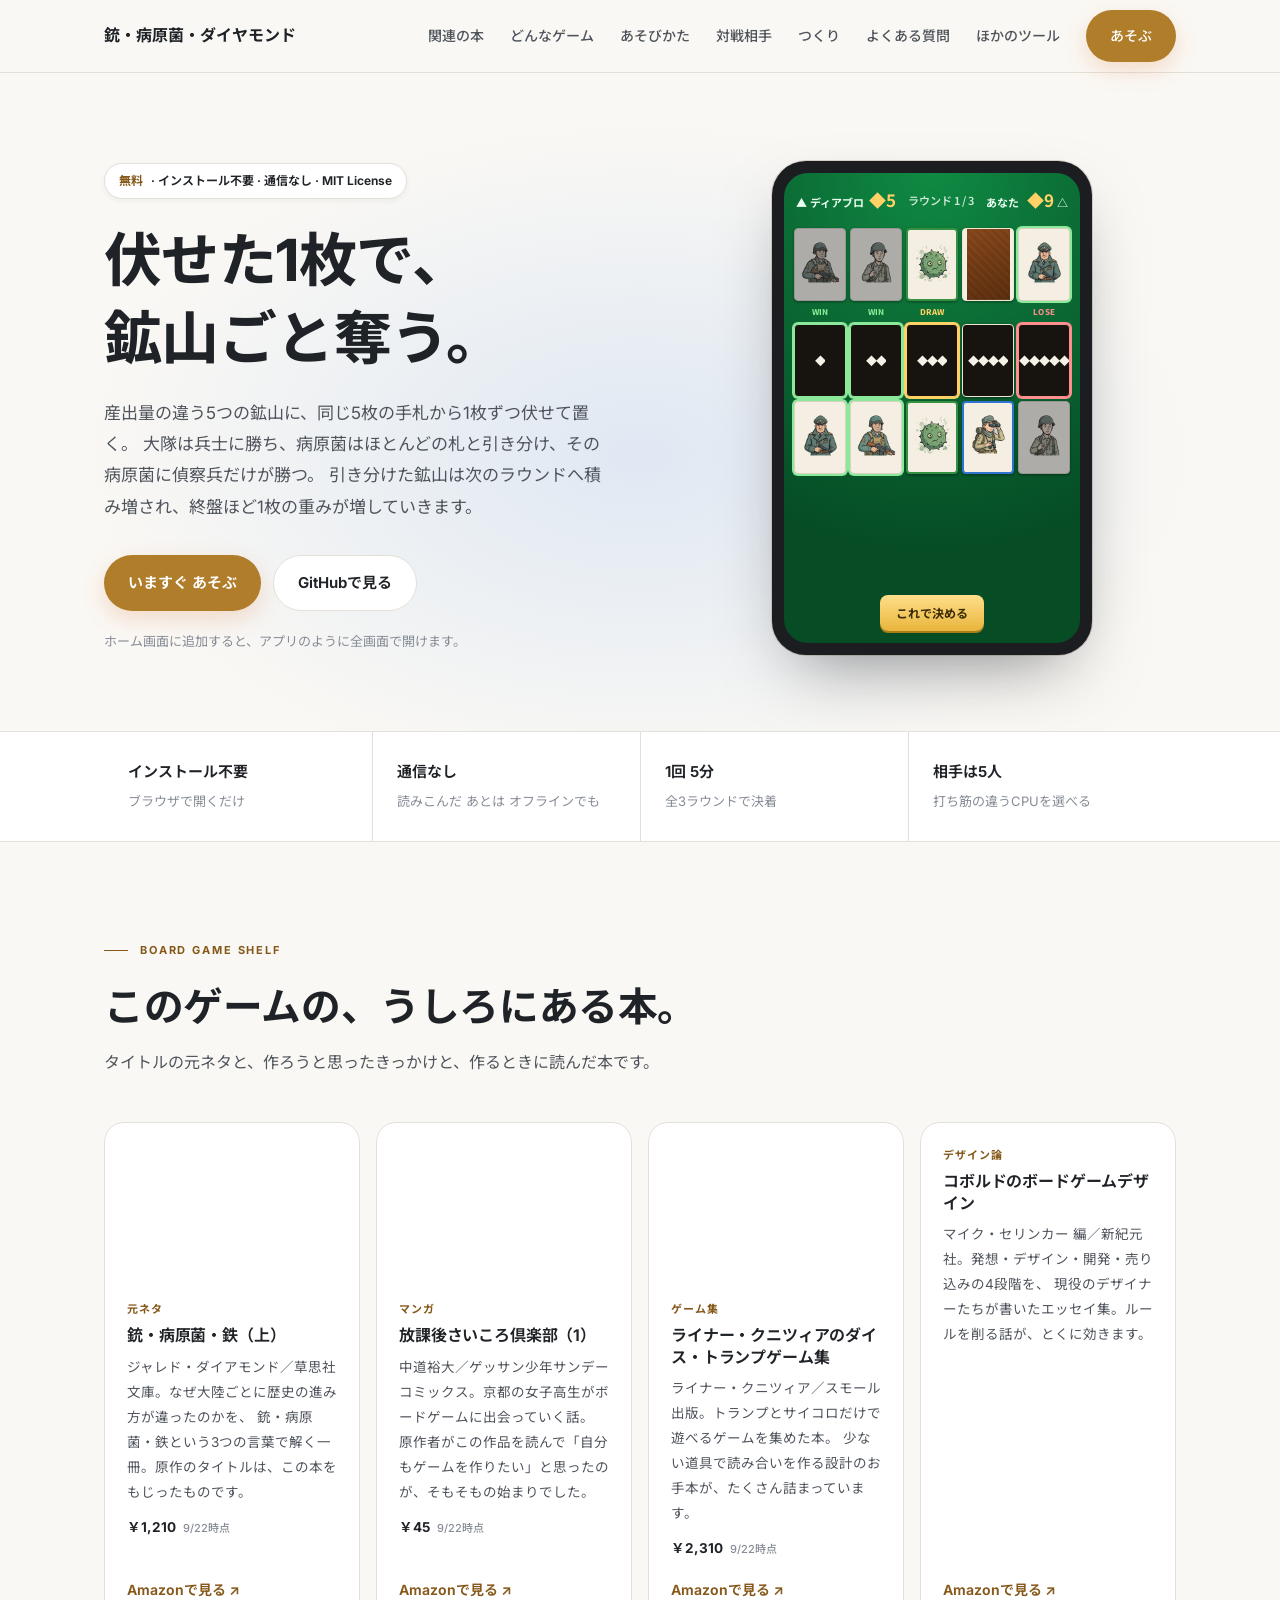
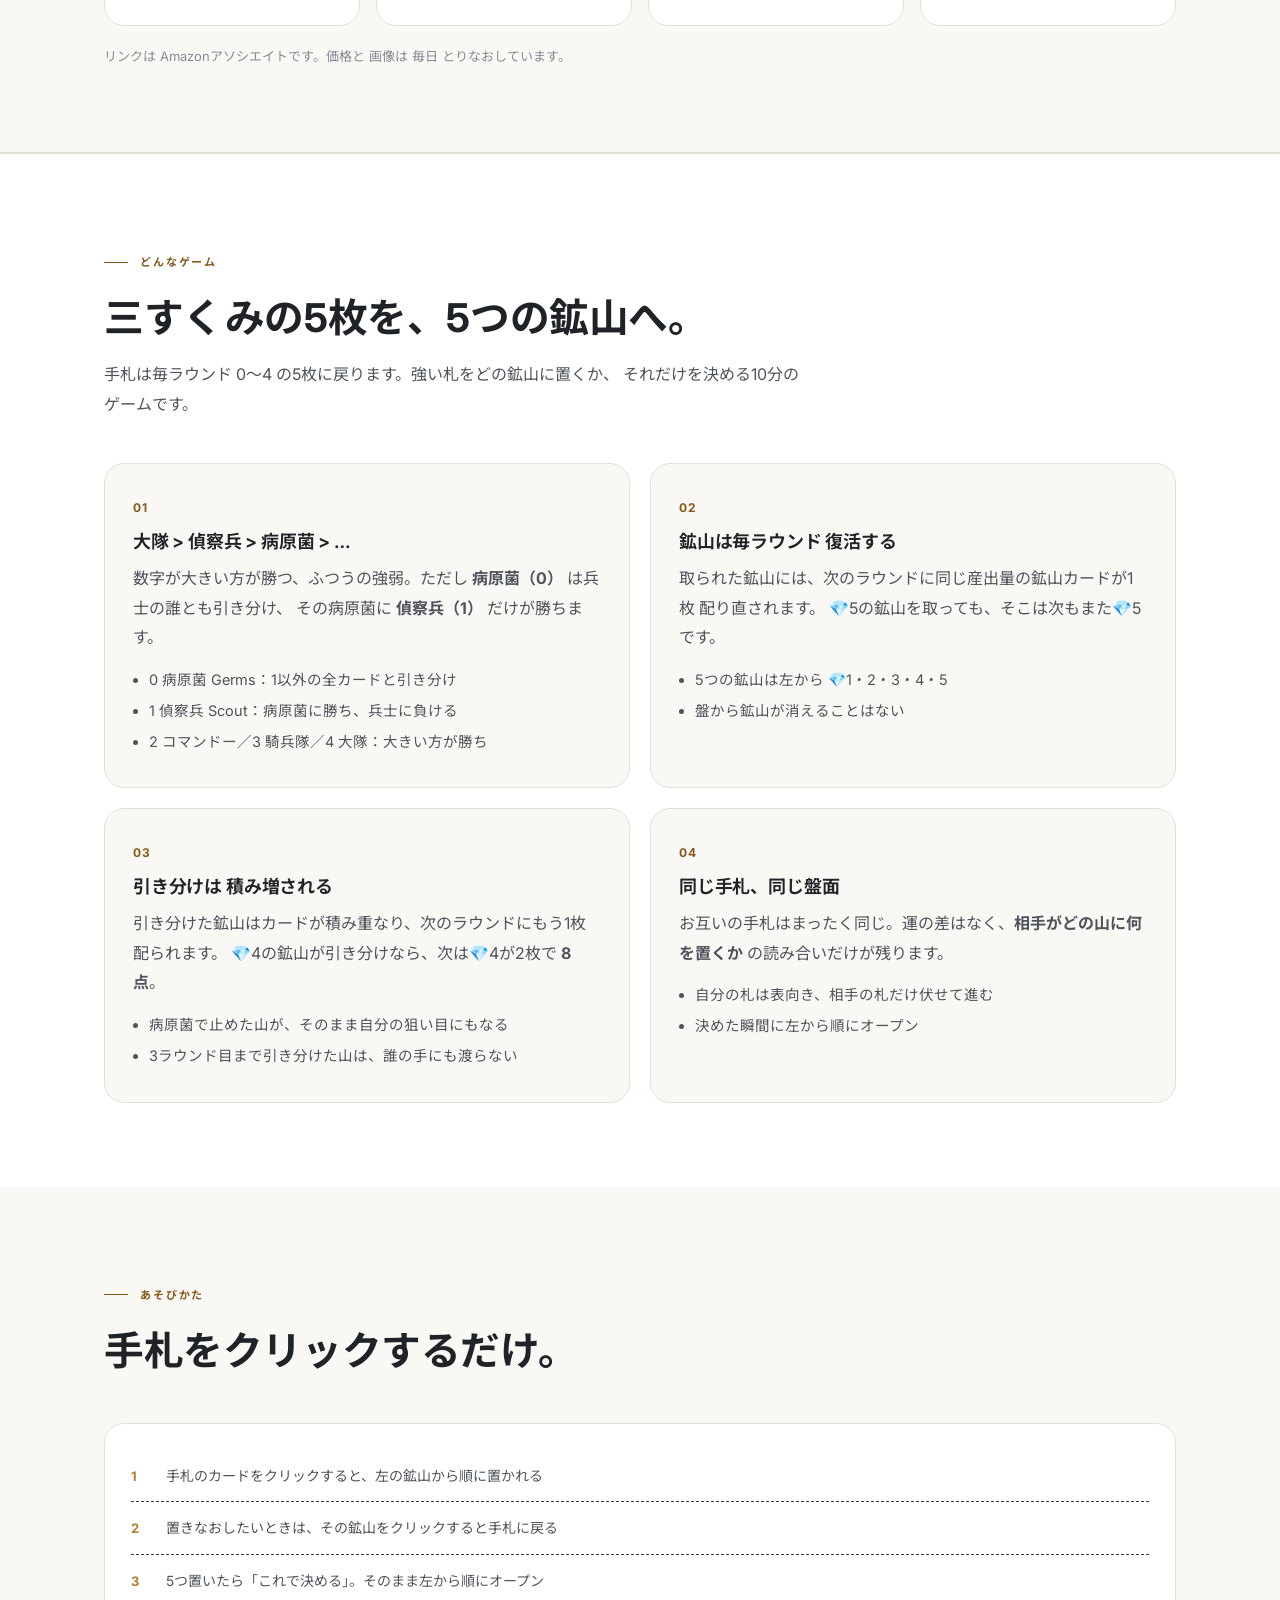
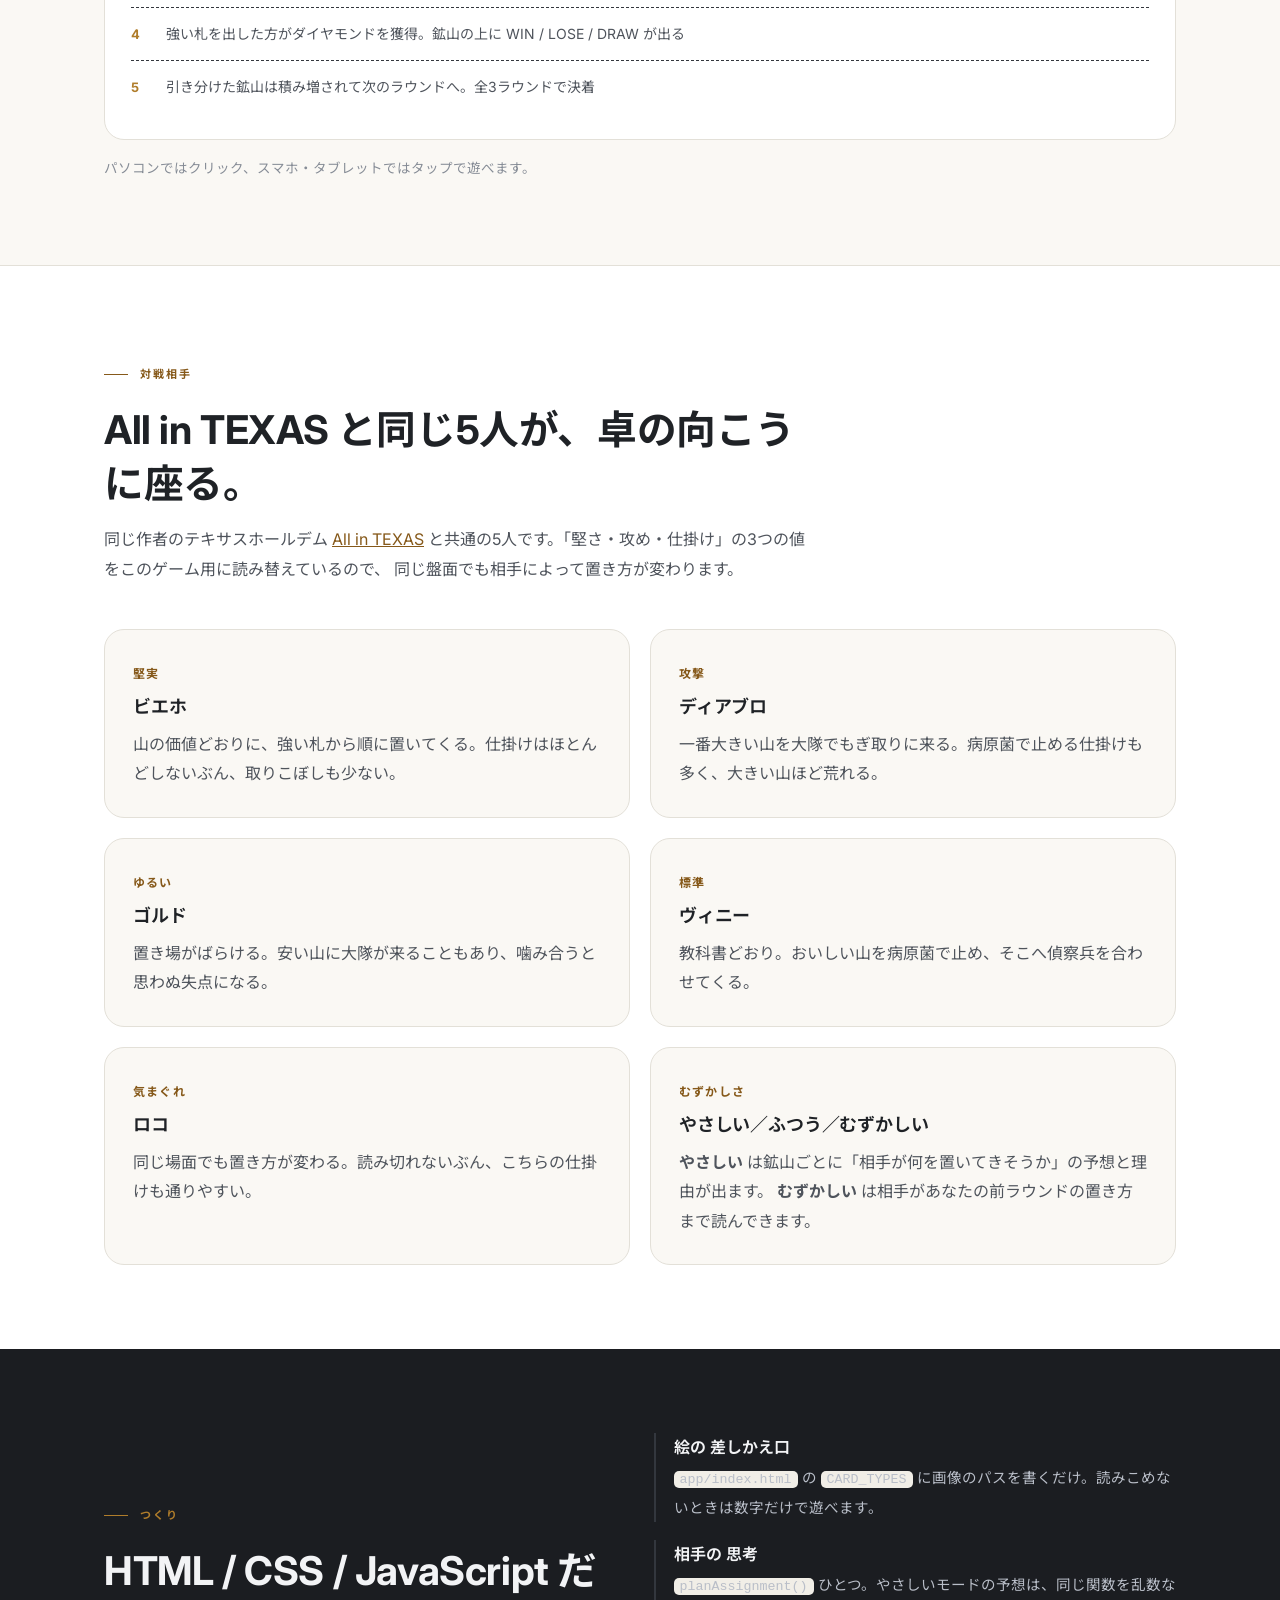
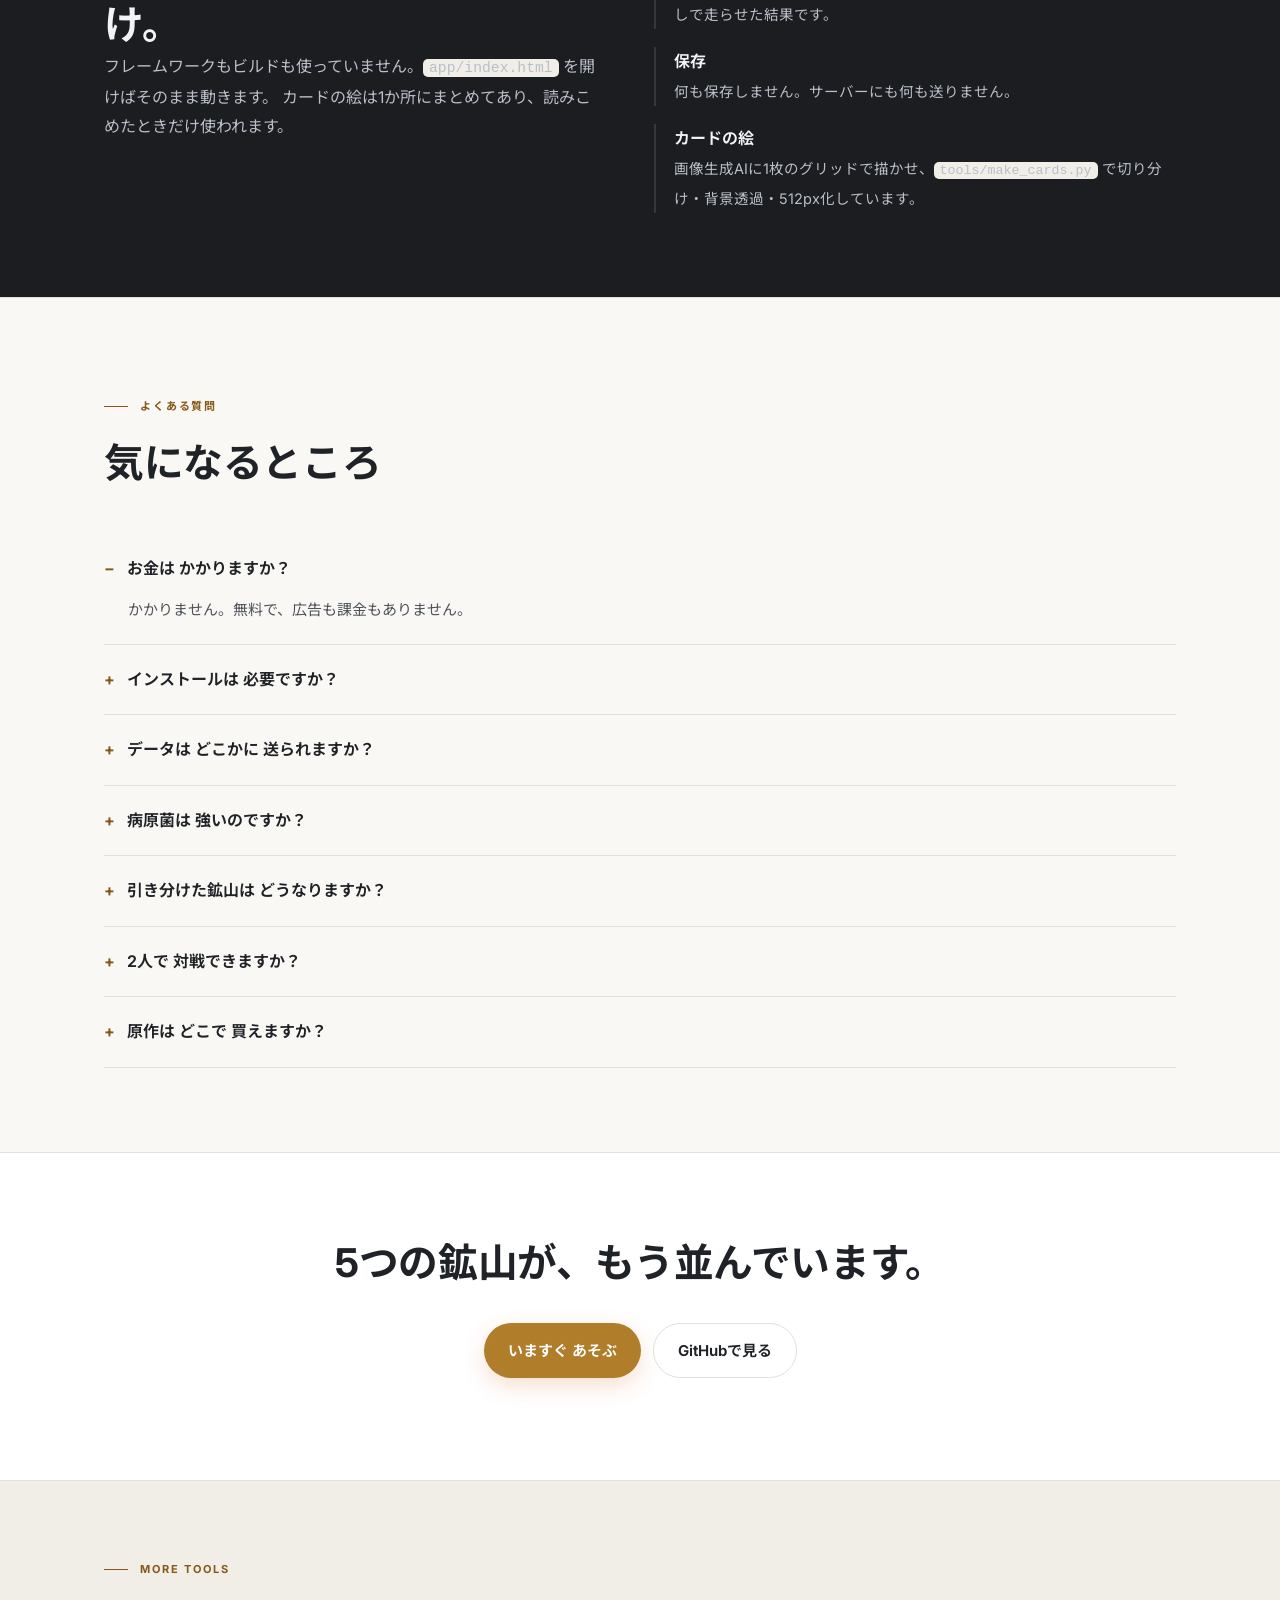
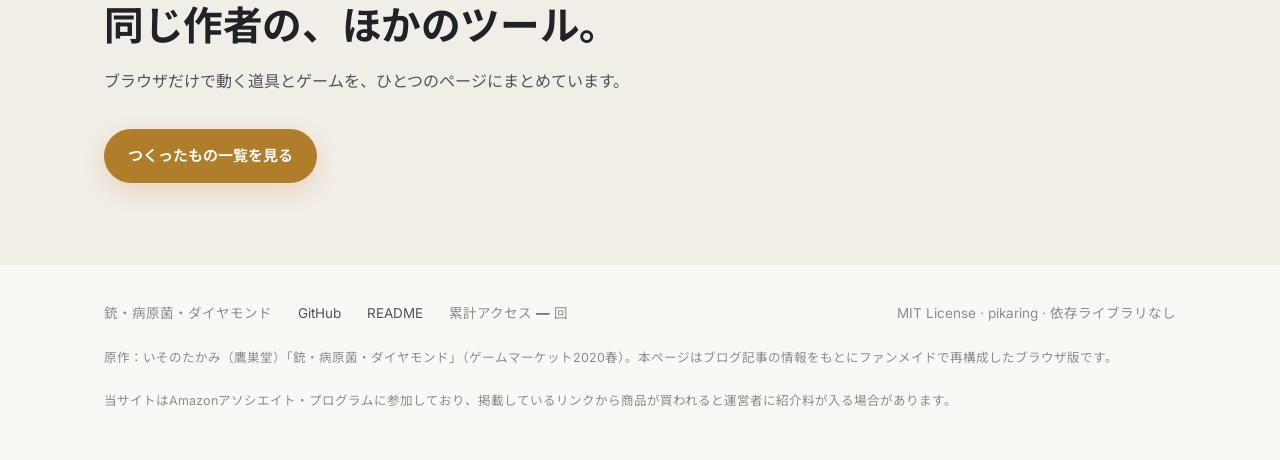
==== index.html @ fb92e86f "コボルドのボードゲームデザインのASINを元に戻す 現行版として差し替えた 4775319406 は Creators API が返さず（Amazon に該当商品なし）、 カードから本ごと消えてしまう" ====
<!DOCTYPE html>
<html lang="ja">
<head>
<meta charset="UTF-8">
<meta name="viewport" content="width=device-width, initial-scale=1">
<title>銃・病原菌・ダイヤモンド｜5つの鉱山を奪い合う、読み合いのカードゲーム</title>
<meta name="description" content="インストール不要・通信なし・ブラウザだけで動く2人用の読み合いカードゲーム。病原菌・偵察兵・兵士の三すくみで、産出量の違う5つの鉱山からダイヤモンドを奪い合います。鷹巣堂のアナログゲームのファンメイド ブラウザ版。">
<meta name="theme-color" content="#0b6b34">

<link rel="canonical" href="https://pikaring.github.io/guns-germs-and-diamond/">
<meta property="og:type" content="website">
<meta property="og:title" content="銃・病原菌・ダイヤモンド｜5つの鉱山を奪い合う、読み合いのカードゲーム">
<meta property="og:description" content="病原菌・偵察兵・兵士の三すくみで、5つの鉱山からダイヤモンドを奪い合う2人用カードゲーム。インストール不要・通信なし。">
<meta property="og:url" content="https://pikaring.github.io/guns-germs-and-diamond/">
<meta property="og:image" content="https://pikaring.github.io/guns-germs-and-diamond/assets/icon.png">

<link rel="icon" href="assets/favicon.png" type="image/png">
<link rel="apple-touch-icon" href="assets/icon.png">
<link rel="preconnect" href="https://fonts.googleapis.com">
<link rel="preconnect" href="https://fonts.gstatic.com" crossorigin>
<link href="https://fonts.googleapis.com/css2?family=Inter:wght@400;500;600;650;700&family=Noto+Sans+JP:wght@400;500;600;700&display=swap" rel="stylesheet">
<link rel="stylesheet" href="assets/site.css">
<script>
  /* ホーム画面に くわえた アイコンから 開いた ときは、紹介ページを とばして
     そのまま ゲームへ（すでに 入れて ある 方の 使い勝手を かえない ため） */
  if (window.matchMedia('(display-mode: standalone)').matches || window.navigator.standalone === true) {
    location.replace('app/');
  }
</script>
<!-- Google tag (gtag.js) -->
<script async src="https://www.googletagmanager.com/gtag/js?id=G-3FCFQY4W85"></script>
<script>
  window.dataLayer = window.dataLayer || [];
  function gtag(){dataLayer.push(arguments);}
  gtag('js', new Date());
  gtag('config', 'G-3FCFQY4W85');
</script>
<script type="application/ld+json">
{
  "@context": "https://schema.org",
  "@type": ["WebApplication", "GameApplication"],
  "name": "銃・病原菌・ダイヤモンド",
  "url": "https://pikaring.github.io/guns-germs-and-diamond/",
  "description": "インストール不要・通信なし・ブラウザだけで動く2人用の読み合いカードゲーム。病原菌・偵察兵・兵士の三すくみで、産出量の違う5つの鉱山からダイヤモンドを奪い合います。",
  "applicationCategory": "GameApplication",
  "operatingSystem": "すべて（ウェブブラウザ）",
  "inLanguage": "ja",
  "isAccessibleForFree": true,
  "offers": {
    "@type": "Offer",
    "price": "0",
    "priceCurrency": "JPY"
  },
  "license": "https://opensource.org/licenses/MIT",
  "author": {
    "@type": "Person",
    "name": "pikaring",
    "url": "https://pikaring.github.io/"
  },
  "browserRequirements": "JavaScript が 動く ブラウザ"
}
</script>
</head>
<body>

<header class="header">
  <div class="wrap header-inner">
    <a class="brand" href="./">銃・病原菌・ダイヤモンド</a>
    <nav class="nav">
      <a href="#goods">関連の本</a>
      <a href="#about">どんなゲーム</a>
      <a href="#howto">あそびかた</a>
      <a href="#rivals">対戦相手</a>
      <a href="#make">つくり</a>
      <a href="#faq">よくある質問</a>
      <a href="#family">ほかのツール</a>
      <a class="btn btn-main" href="app/">あそぶ</a>
    </nav>
  </div>
</header>

<section class="hero">
  <div class="wrap hero-grid">
    <div>
      <span class="pill"><b>無料</b> · インストール不要 · 通信なし · MIT License</span>
      <h1>伏せた1枚で、<br>鉱山ごと奪う。</h1>
      <p class="lead">産出量の違う5つの鉱山に、同じ5枚の手札から1枚ずつ伏せて置く。
        大隊は兵士に勝ち、病原菌はほとんどの札と引き分け、その病原菌に偵察兵だけが勝つ。
        引き分けた鉱山は次のラウンドへ積み増され、終盤ほど1枚の重みが増していきます。</p>
      <div class="hero-actions">
        <a class="btn btn-main" href="app/">いますぐ あそぶ</a>
        <a class="btn btn-sub" href="https://github.com/pikaring/guns-germs-and-diamond">GitHubで見る</a>
      </div>
      <p class="hero-note">ホーム画面に追加すると、アプリのように全画面で開けます。</p>
    </div>

    <div class="phone" aria-hidden="true">
      <div class="screen screen-table">
        <div class="thud">
          <span>▲ ディアブロ<span class="pts">◆5</span></span>
          <span class="rnd">ラウンド 1 / 3</span>
          <span>あなた <span class="pts">◆9</span> △</span>
        </div>
        <div class="tboard">
          <div class="trow">
            <span class="tcard c3 lose"></span><span class="tcard c2 lose"></span>
            <span class="tcard g"></span><span class="tcard back"></span><span class="tcard c4 win"></span>
          </div>
          <div class="tverdict">
            <span class="w">WIN</span><span class="w">WIN</span><span class="d">DRAW</span><span></span><span class="l">LOSE</span>
          </div>
          <div class="trow">
            <span class="tmine win"><i>◆</i></span><span class="tmine win"><i>◆◆</i></span>
            <span class="tmine draw"><i>◆◆◆</i></span><span class="tmine"><i>◆◆◆◆</i></span>
            <span class="tmine lose"><i>◆◆◆◆◆</i></span>
          </div>
          <div class="trow">
            <span class="tcard c4 win"></span><span class="tcard c3 win"></span>
            <span class="tcard g"></span><span class="tcard s"></span><span class="tcard c2 lose"></span>
          </div>
        </div>
        <div class="tfoot"><b>これで決める</b></div>
      </div>
    </div>
  </div>
</section>

<div class="specs">
  <div class="wrap specs-grid">
    <div class="spec"><b>インストール不要</b><span>ブラウザで開くだけ</span></div>
    <div class="spec"><b>通信なし</b><span>読みこんだ あとは オフラインでも</span></div>
    <div class="spec"><b>1回 5分</b><span>全3ラウンドで決着</span></div>
    <div class="spec"><b>相手は5人</b><span>打ち筋の違うCPUを選べる</span></div>
  </div>
</div>

<section class="goods" id="goods">
  <div class="wrap">
    <div class="sec-head">
      <p class="eyebrow">BOARD GAME SHELF</p>
      <h2>このゲームの、うしろにある本。</h2>
      <p>タイトルの元ネタと、作ろうと思ったきっかけと、作るときに読んだ本です。</p>
    </div>
    <div class="goods-grid">

      <div class="good" data-asin="4794218788">
        <p class="gcat">元ネタ</p>
        <h3>銃・病原菌・鉄（上）</h3>
        <p>ジャレド・ダイアモンド／草思社文庫。なぜ大陸ごとに歴史の進み方が違ったのかを、
          銃・病原菌・鉄という3つの言葉で解く一冊。原作のタイトルは、この本をもじったものです。</p>
        <a class="glink" href="https://www.amazon.co.jp/dp/4794218788?tag=redcomet-22" target="_blank" rel="sponsored noopener">Amazonで見る ↗</a>
      </div>

      <div class="good" data-asin="4091244076">
        <p class="gcat">マンガ</p>
        <h3>放課後さいころ倶楽部（1）</h3>
        <p>中道裕大／ゲッサン少年サンデーコミックス。京都の女子高生がボードゲームに出会っていく話。
          原作者がこの作品を読んで「自分もゲームを作りたい」と思ったのが、そもそもの始まりでした。</p>
        <a class="glink" href="https://www.amazon.co.jp/dp/4091244076?tag=redcomet-22" target="_blank" rel="sponsored noopener">Amazonで見る ↗</a>
      </div>

      <div class="good" data-asin="4905158656">
        <p class="gcat">ゲーム集</p>
        <h3>ライナー・クニツィアのダイス・トランプゲーム集</h3>
        <p>ライナー・クニツィア／スモール出版。トランプとサイコロだけで遊べるゲームを集めた本。
          少ない道具で読み合いを作る設計のお手本が、たくさん詰まっています。</p>
        <a class="glink" href="https://www.amazon.co.jp/dp/4905158656?tag=redcomet-22" target="_blank" rel="sponsored noopener">Amazonで見る ↗</a>
      </div>

      <div class="good" data-asin="4883753824">
        <p class="gcat">デザイン論</p>
        <h3>コボルドのボードゲームデザイン</h3>
        <p>マイク・セリンカー 編／新紀元社。発想・デザイン・開発・売り込みの4段階を、
          現役のデザイナーたちが書いたエッセイ集。ルールを削る話が、とくに効きます。</p>
        <a class="glink" href="https://www.amazon.co.jp/dp/4883753824?tag=redcomet-22" target="_blank" rel="sponsored noopener">Amazonで見る ↗</a>
      </div>

    </div>
    <p class="goods-note">リンクは Amazonアソシエイトです。価格と 画像は 毎日 とりなおしています。</p>
  </div>
</section>

<section id="about" class="alt">
  <div class="wrap">
    <div class="sec-head">
      <p class="eyebrow">どんなゲーム</p>
      <h2>三すくみの5枚を、5つの鉱山へ。</h2>
      <p>手札は毎ラウンド 0〜4 の5枚に戻ります。強い札をどの鉱山に置くか、
        それだけを決める10分のゲームです。</p>
    </div>
    <div class="cards">
      <div class="card">
        <span class="num">01</span>
        <h3>大隊 &gt; 偵察兵 &gt; 病原菌 &gt; …</h3>
        <p>数字が大きい方が勝つ、ふつうの強弱。ただし <b>病原菌（0）</b> は兵士の誰とも引き分け、
          その病原菌に <b>偵察兵（1）</b> だけが勝ちます。</p>
        <ul>
          <li>0 病原菌 Germs：1以外の全カードと引き分け</li>
          <li>1 偵察兵 Scout：病原菌に勝ち、兵士に負ける</li>
          <li>2 コマンドー／3 騎兵隊／4 大隊：大きい方が勝ち</li>
        </ul>
      </div>
      <div class="card">
        <span class="num">02</span>
        <h3>鉱山は毎ラウンド 復活する</h3>
        <p>取られた鉱山には、次のラウンドに同じ産出量の鉱山カードが1枚 配り直されます。
          💎5の鉱山を取っても、そこは次もまた💎5です。</p>
        <ul>
          <li>5つの鉱山は左から 💎1・2・3・4・5</li>
          <li>盤から鉱山が消えることはない</li>
        </ul>
      </div>
      <div class="card">
        <span class="num">03</span>
        <h3>引き分けは 積み増される</h3>
        <p>引き分けた鉱山はカードが積み重なり、次のラウンドにもう1枚 配られます。
          💎4の鉱山が引き分けなら、次は💎4が2枚で <b>8点</b>。</p>
        <ul>
          <li>病原菌で止めた山が、そのまま自分の狙い目にもなる</li>
          <li>3ラウンド目まで引き分けた山は、誰の手にも渡らない</li>
        </ul>
      </div>
      <div class="card">
        <span class="num">04</span>
        <h3>同じ手札、同じ盤面</h3>
        <p>お互いの手札はまったく同じ。運の差はなく、<b>相手がどの山に何を置くか</b> の読み合いだけが残ります。</p>
        <ul>
          <li>自分の札は表向き、相手の札だけ伏せて進む</li>
          <li>決めた瞬間に左から順にオープン</li>
        </ul>
      </div>
    </div>
  </div>
</section>

<section id="howto">
  <div class="wrap">
    <div class="sec-head">
      <p class="eyebrow">あそびかた</p>
      <h2>手札をクリックするだけ。</h2>
    </div>
    <div class="steps-box" style="background:#fff;border:1px solid var(--line)">
      <div class="flow-step"><em>1</em><span>手札のカードをクリックすると、左の鉱山から順に置かれる</span></div>
      <div class="flow-step"><em>2</em><span>置きなおしたいときは、その鉱山をクリックすると手札に戻る</span></div>
      <div class="flow-step"><em>3</em><span>5つ置いたら「これで決める」。そのまま左から順にオープン</span></div>
      <div class="flow-step"><em>4</em><span>強い札を出した方がダイヤモンドを獲得。鉱山の上に WIN / LOSE / DRAW が出る</span></div>
      <div class="flow-step"><em>5</em><span>引き分けた鉱山は積み増されて次のラウンドへ。全3ラウンドで決着</span></div>
    </div>
    <p class="note">パソコンではクリック、スマホ・タブレットではタップで遊べます。</p>
  </div>
</section>

<section id="rivals" class="alt">
  <div class="wrap">
    <div class="sec-head">
      <p class="eyebrow">対戦相手</p>
      <h2>All in TEXAS と同じ5人が、卓の向こうに座る。</h2>
      <p>同じ作者のテキサスホールデム <a href="https://pikaring.github.io/all-in-texas/">All in TEXAS</a>
        と共通の5人です。「堅さ・攻め・仕掛け」の3つの値をこのゲーム用に読み替えているので、
        同じ盤面でも相手によって置き方が変わります。</p>
    </div>
    <div class="cards">
      <div class="card">
        <span class="num">堅実</span>
        <h3>ビエホ</h3>
        <p>山の価値どおりに、強い札から順に置いてくる。仕掛けはほとんどしないぶん、取りこぼしも少ない。</p>
      </div>
      <div class="card">
        <span class="num">攻撃</span>
        <h3>ディアブロ</h3>
        <p>一番大きい山を大隊でもぎ取りに来る。病原菌で止める仕掛けも多く、大きい山ほど荒れる。</p>
      </div>
      <div class="card">
        <span class="num">ゆるい</span>
        <h3>ゴルド</h3>
        <p>置き場がばらける。安い山に大隊が来ることもあり、噛み合うと思わぬ失点になる。</p>
      </div>
      <div class="card">
        <span class="num">標準</span>
        <h3>ヴィニー</h3>
        <p>教科書どおり。おいしい山を病原菌で止め、そこへ偵察兵を合わせてくる。</p>
      </div>
      <div class="card">
        <span class="num">気まぐれ</span>
        <h3>ロコ</h3>
        <p>同じ場面でも置き方が変わる。読み切れないぶん、こちらの仕掛けも通りやすい。</p>
      </div>
      <div class="card">
        <span class="num">むずかしさ</span>
        <h3>やさしい／ふつう／むずかしい</h3>
        <p><b>やさしい</b> は鉱山ごとに「相手が何を置いてきそうか」の予想と理由が出ます。
          <b>むずかしい</b> は相手があなたの前ラウンドの置き方まで読んできます。</p>
      </div>
    </div>
  </div>
</section>

<section id="make" class="night">
  <div class="wrap night-grid">
    <div>
      <p class="eyebrow">つくり</p>
      <h2>HTML / CSS / JavaScript だけ。</h2>
      <p>フレームワークもビルドも使っていません。<code>app/index.html</code> を開けばそのまま動きます。
        カードの絵は1か所にまとめてあり、読みこめたときだけ使われます。</p>
    </div>
    <div class="night-list">
      <div class="night-item"><b>絵の 差しかえ口</b><span><code>app/index.html</code> の <code>CARD_TYPES</code> に画像のパスを書くだけ。読みこめないときは数字だけで遊べます。</span></div>
      <div class="night-item"><b>相手の 思考</b><span><code>planAssignment()</code> ひとつ。やさしいモードの予想は、同じ関数を乱数なしで走らせた結果です。</span></div>
      <div class="night-item"><b>保存</b><span>何も保存しません。サーバーにも何も送りません。</span></div>
      <div class="night-item"><b>カードの絵</b><span>画像生成AIに1枚のグリッドで描かせ、<code>tools/make_cards.py</code> で切り分け・背景透過・512px化しています。</span></div>
    </div>
  </div>
</section>

<section id="faq" class="faq">
  <div class="wrap">
    <div class="sec-head">
      <p class="eyebrow">よくある質問</p>
      <h2>気になるところ</h2>
    </div>
    <details open><summary>お金は かかりますか？</summary><p>かかりません。無料で、広告も課金もありません。</p></details>
    <details><summary>インストールは 必要ですか？</summary><p>不要です。ブラウザで開くだけ。ホーム画面に追加すると、アプリのように全画面で開けます。</p></details>
    <details><summary>データは どこかに 送られますか？</summary><p>送られません。得点も設定も、その場かぎりで保存すらしていません。</p></details>
    <details><summary>病原菌は 強いのですか？</summary><p>勝てませんが、ほとんど負けません。偵察兵にだけ負け、兵士とはすべて引き分けます。相手に取らせたくない鉱山へ置いて、積み増して仕切り直すための札です。</p></details>
    <details><summary>引き分けた鉱山は どうなりますか？</summary><p>カードが積み重なり、次のラウンドにもう1枚配られます。💎4の鉱山が引き分けなら、次のラウンドは💎4が2枚で8点になります。3ラウンド目まで決着しなければ、どちらの手にも渡りません。</p></details>
    <details><summary>2人で 対戦できますか？</summary><p>いまはCPU対戦のみです。相手は5人から選べ、むずかしさも3段階あります。</p></details>
    <details><summary>原作は どこで 買えますか？</summary><p>アナログ版は、いそのたかみ氏（鷹巣堂）がゲームマーケット2020春で発表したカードゲームです。くわしくは<a href="https://isonotakami.hatenadiary.jp/archive/category/%E9%8A%83%E3%83%BB%E7%97%85%E5%8E%9F%E8%8F%8C%E3%83%BB%E3%83%80%E3%82%A4%E3%83%A4%E3%83%A2%E3%83%B3%E3%83%89" target="_blank" rel="noopener">鷹巣堂のブログ</a>をご覧ください。</p></details>
  </div>
</section>

<section class="cta">
  <div class="wrap">
    <h2>5つの鉱山が、もう並んでいます。</h2>
    <div class="hero-actions">
      <a class="btn btn-main" href="app/">いますぐ あそぶ</a>
      <a class="btn btn-sub" href="https://github.com/pikaring/guns-germs-and-diamond">GitHubで見る</a>
    </div>
  </div>
</section>

<section class="family" id="family">
  <div class="wrap">
    <div class="sec-head">
      <p class="eyebrow">MORE TOOLS</p>
      <h2>同じ作者の、ほかのツール。</h2>
      <p>ブラウザだけで動く道具とゲームを、ひとつのページにまとめています。</p>
    </div>
    <div class="hero-actions">
      <a class="btn btn-main" href="https://pikaring.github.io/">つくったもの一覧を見る</a>
    </div>
  </div>
</section>

<footer class="footer">
  <div class="wrap footer-inner">
    <span>銃・病原菌・ダイヤモンド</span>
    <a href="https://github.com/pikaring/guns-germs-and-diamond">GitHub</a>
    <a href="https://github.com/pikaring/guns-germs-and-diamond/blob/main/README.md">README</a>
    <span class="counter">累計アクセス <b id="counter-value">―</b> 回</span>
    <span class="sep">MIT License · pikaring · 依存ライブラリなし</span>
    <span class="disclosure">原作：いそのたかみ（鷹巣堂）「銃・病原菌・ダイヤモンド」（ゲームマーケット2020春）。本ページはブログ記事の情報をもとにファンメイドで再構成したブラウザ版です。</span>
    <span class="disclosure">当サイトはAmazonアソシエイト・プログラムに参加しており、掲載しているリンクから商品が買われると運営者に紹介料が入る場合があります。</span>
  </div>
</footer>

<script>
// アクセスカウンター（ほかのページと同じGAS。page名でサイトごとに別カウント）
(function () {
  var el = document.getElementById('counter-value');
  if (!el) return;
  var page = location.pathname.replace(/index\.html$/, '');
  fetch('https://script.google.com/macros/s/AKfycbxkQLZXNAFXkT7zhIO0TmMDGU3A0TQ234Lf-yhw5J7lvFAjCi3KLNLRd_LKd_xlOxPd/exec?page=' + encodeURIComponent(page))
    .then(function (r) { return r.json(); })
    .then(function (d) { el.textContent = Number(d.count).toLocaleString('ja-JP'); })
    .catch(function () { el.textContent = '―'; });
})();
</script>

<script>
// Amazon Creators API で取った商品情報（tools/fetch_goods.py が assets/goods.json に書く）。
// 取れていれば画像と価格を足し、無ければテキストカードのまま。
(function () {
  var cards = document.querySelectorAll('.good[data-asin]');
  if (!cards.length) return;
  fetch('assets/goods.json', { cache: 'no-cache' }).then(function (r) { return r.json(); }).then(function (d) {
    var at = new Date(d.fetchedAt);
    var stamp = isNaN(at) ? '' : (at.getMonth() + 1) + '/' + at.getDate() + '時点';
    cards.forEach(function (c) {
      var it = d.items && d.items[c.dataset.asin];
      if (!it) return;
      if (it.image) {
        var img = document.createElement('img');
        img.className = 'gimg'; img.src = it.image; img.alt = ''; img.loading = 'lazy';
        c.insertBefore(img, c.firstChild);
      }
      if (it.price) {
        var p = document.createElement('p');
        p.className = 'gprice';
        p.innerHTML = it.price + (stamp ? ' <small>' + stamp + '</small>' : '');
        var link = c.querySelector('.glink');
        c.insertBefore(p, link);
      }
      if (it.url) { var a = c.querySelector('.glink'); if (a) a.href = it.url; }
    });
  }).catch(function () { /* 取れなければ何もしない */ });
})();
</script>

</body>
</html>
---- assets/site.css ----
/* 銃・病原菌・ダイヤモンド 紹介ページ
   ほかのツールと共通のデザイン（cat-on-escape / all-in-texas と同じ site.css）。
   アクセントだけ 鉱山の 真鍮色に してある。
   ヒーローの画面モックは app/ の 緑のラシャを そのまま 縮めたもの。 */

:root {
  --ember: #b07d2b;
  --ember-dark: #86591a;
  --felt: #0b6b34;
  --felt-dark: #064d26;
  --ink: #1f2226;
  --body: #4f545c;
  --muted: #868c96;
  --silver: #aab0bb;
  --paper: #faf8f4;
  --cream: #f1eee7;
  --line: #e3e0d8;
  --night: #1b1d21;
  --night-line: #33373e;
  --white: #fff;
  --blank: #1a4e8a;
  --blank-dark: #16406f;
  --radius: 20px;
  --wrap: 1120px;
}

* { box-sizing: border-box; }
html { scroll-behavior: smooth; scroll-padding-top: 92px; }

body {
  margin: 0;
  background: var(--paper);
  color: var(--body);
  font-family: Inter, "Noto Sans JP", "Yu Gothic", Meiryo, sans-serif;
  font-size: 16px;
  line-height: 1.85;
  -webkit-font-smoothing: antialiased;
}

img { max-width: 100%; display: block; }
a { color: var(--ember-dark); }
code { font-family: "Cascadia Code", Consolas, monospace; font-size: .92em; background: var(--cream); padding: 1px 6px; border-radius: 5px; }

.wrap { max-width: var(--wrap); margin: 0 auto; padding: 0 24px; }

h1, h2, h3 { color: var(--ink); line-height: 1.35; letter-spacing: -.01em; margin: 0; }
h2 { font-size: clamp(28px, 3.1vw, 40px); font-weight: 700; }
h3 { font-size: 18px; font-weight: 650; }
p { margin: 0; }

.eyebrow {
  display: flex; align-items: center; gap: 12px;
  color: var(--ember-dark);
  font-size: 11px; font-weight: 700; letter-spacing: .17em;
  margin: 0 0 20px;
}
.eyebrow:before { content: ""; width: 24px; height: 1px; background: currentColor; }

/* ---- ヘッダー ---- */
.header {
  position: sticky; top: 0; z-index: 50;
  background: #faf8f4d9; backdrop-filter: blur(16px);
  border-bottom: 1px solid var(--line);
}
.header-inner { height: 72px; display: flex; align-items: center; gap: 28px; }
.brand { display: flex; align-items: center; gap: 10px; font-weight: 700; color: var(--ink); text-decoration: none; }
.brand img { width: 28px; height: 28px; border-radius: 7px; }
.nav { margin-left: auto; display: flex; align-items: center; gap: 26px; }
.nav a { color: var(--body); text-decoration: none; font-size: 14px; font-weight: 500; }
.nav a:hover { color: var(--ember-dark); }
.nav .btn-main, .nav .btn-main:hover { color: var(--white); }  /* .nav a より優先させる */

/* ---- ボタン ---- */
.btn {
  display: inline-flex; align-items: center; gap: 8px;
  padding: 13px 24px; border-radius: 999px;
  font-weight: 650; font-size: 15px; text-decoration: none;
  transition: background .2s, transform .2s, box-shadow .2s;
}
.btn-main { background: var(--ember); color: var(--white); box-shadow: 0 8px 22px #d9702c38; }
.btn-main:hover { background: var(--ember-dark); transform: translateY(-1px); box-shadow: 0 12px 28px #d9702c45; }
.btn-sub { background: var(--white); color: var(--ink); border: 1px solid var(--line); }
.btn-sub:hover { border-color: #cfcabf; transform: translateY(-1px); }

/* ---- ヒーロー ---- */
.hero { position: relative; padding: 88px 0 76px; overflow: hidden; }
.hero:before {
  content: ""; position: absolute; inset: 0; z-index: -1;
  background: radial-gradient(ellipse at 50% 58%, #dfe8f3 0, transparent 62%), var(--paper);
}
.hero-grid { display: grid; grid-template-columns: 1.04fr .96fr; gap: 56px; align-items: center; }
.pill {
  display: inline-flex; align-items: center; gap: 8px;
  background: var(--white); border: 1px solid var(--line); border-radius: 999px;
  padding: 6px 14px; font-size: 12px; font-weight: 650; color: var(--ink);
  box-shadow: 0 2px 6px #1f22260d;
}
.pill b { color: var(--ember-dark); }
h1 { font-size: clamp(36px, 4.6vw, 58px); font-weight: 750; margin: 22px 0 20px; }
.lead { font-size: 17px; max-width: 30em; }
.hero-actions { display: flex; flex-wrap: wrap; gap: 12px; margin: 32px 0 18px; }
.hero-note { font-size: 13px; color: var(--muted); }

/* ---- 画面のモック（スマホの縦持ち） ----
   app/index.html の配色・構成をそのまま縮めたもの。 */
.phone {
  width: 320px; margin: 0 auto;
  background: var(--night); border-radius: 34px; padding: 12px;
  box-shadow: 0 30px 70px -26px #1f222688, 0 0 0 1px #d9d4cb;
}
.screen {
  background: #fbf6ea; color: #1b1915; border-radius: 24px; overflow: hidden;
  font-family: Meiryo, "Hiragino Sans", "Noto Sans JP", sans-serif;
  padding: 13px 13px 15px; display: flex; flex-direction: column; gap: 12px; min-height: 470px;
}

/* ---- 仕様の帯 ---- */
.specs { border-top: 1px solid var(--line); border-bottom: 1px solid var(--line); background: var(--white); }
.specs-grid { display: grid; grid-template-columns: repeat(4, 1fr); }
.spec { padding: 26px 24px; border-left: 1px solid var(--line); }
.spec:first-child { border-left: 0; }
.spec b { display: block; color: var(--ink); font-size: 15px; font-weight: 650; }
.spec span { font-size: 13px; color: var(--muted); }

section { padding: 84px 0; }
.sec-head { max-width: 44em; margin-bottom: 44px; }
.sec-head p { margin-top: 14px; }

.stat { display: flex; flex-wrap: wrap; gap: 4px 10px; margin-top: 12px; font-size: 12px; color: var(--muted); font-variant-numeric: tabular-nums; }
.stat .hot { color: var(--ember-dark); font-weight: 650; }
.stat .cool { color: #2f6f9f; font-weight: 650; }
.note { font-size: 13.5px; color: var(--muted); margin-top: 16px; }

/* ---- カード ---- */
.alt { background: var(--white); border-top: 1px solid var(--line); }
.cards { display: grid; grid-template-columns: repeat(2, 1fr); gap: 20px; }
.card {
  background: var(--paper); border: 1px solid var(--line); border-radius: var(--radius);
  padding: 28px; transition: box-shadow .2s, transform .2s;
}
.card:hover { box-shadow: 0 18px 44px -20px #1f22262e; transform: translateY(-2px); }
.card .num { font-size: 12px; font-weight: 700; color: var(--ember-dark); letter-spacing: .1em; }
.card h3 { margin: 8px 0 10px; }
.card ul { margin: 14px 0 0; padding-left: 1.1em; font-size: 14.5px; }
.card li { margin-bottom: 4px; }

/* ---- 暗いセクション ---- */
.night { background: var(--night); color: #b9bec8; }
.night h2, .night h3 { color: #f2f3f5; }
.night .eyebrow { color: var(--ember); }
.night a { color: #f0b184; }
.night-grid { display: grid; grid-template-columns: 1fr 1.05fr; gap: 52px; align-items: center; }
.night-list { display: grid; gap: 18px; }
.night-item { border-left: 2px solid var(--night-line); padding-left: 18px; }
.night-item b { display: block; color: #f2f3f5; font-weight: 650; }
.night-item span { font-size: 14.5px; }
.steps-box { background: #22252b; border: 1px solid var(--night-line); border-radius: var(--radius); padding: 26px; }
.flow-step { display: flex; gap: 14px; padding: 13px 0; border-bottom: 1px dashed var(--night-line); align-items: baseline; }
.flow-step:last-child { border-bottom: 0; }
.flow-step em { font-style: normal; color: var(--ember); font-weight: 700; font-size: 13px; min-width: 1.6em; }
.flow-step span { font-size: 14px; }

/* ---- FAQ ---- */
.faq { border-top: 1px solid var(--line); }
details { border-bottom: 1px solid var(--line); padding: 20px 0; }
summary { cursor: pointer; font-weight: 650; color: var(--ink); list-style: none; display: flex; align-items: center; gap: 12px; }
summary::-webkit-details-marker { display: none; }
summary:before { content: "+"; color: var(--ember-dark); font-weight: 700; }
details[open] summary:before { content: "−"; }
details p { margin-top: 12px; font-size: 15px; padding-left: 24px; }

.cta { text-align: center; background: var(--white); border-top: 1px solid var(--line); }
.cta .hero-actions { justify-content: center; }
.footer { padding: 36px 0 48px; font-size: 13.5px; color: var(--muted); }
.footer-inner { display: flex; flex-wrap: wrap; gap: 14px 26px; align-items: center; }
.footer a { color: var(--body); text-decoration: none; }
.footer a:hover { color: var(--ember-dark); }
.footer .sep { margin-left: auto; }
.footer .counter b { font-weight: 600; color: var(--body); font-variant-numeric: tabular-nums; }

@media (max-width: 900px) {
  .hero-grid, .night-grid { grid-template-columns: 1fr; gap: 40px; }
  .cards, .levels { grid-template-columns: 1fr; }
  .chars { grid-template-columns: 1fr 1fr; }
  .specs-grid { grid-template-columns: 1fr 1fr; }
  .spec:nth-child(3) { border-left: 0; }
  .spec { border-top: 1px solid var(--line); }
  .spec:first-child, .spec:nth-child(2) { border-top: 0; }
  .nav a:not(.btn) { display: none; }
  section { padding: 64px 0; }
}
@media (max-width: 560px) {
  .specs-grid, .chars { grid-template-columns: 1fr; }
  .spec { border-left: 0; }
  .hero { padding: 56px 0 48px; }
  .phone { width: 100%; max-width: 320px; }
}

/* ---- Amazon アソシエイト（道具・本） ---- */
.goods { border-bottom: 1px solid var(--line); }
.goods-grid { display: grid; grid-template-columns: repeat(4, 1fr); gap: 16px; }
.good { background: var(--white); border: 1px solid var(--line); border-radius: var(--radius); padding: 22px; display: flex; flex-direction: column; transition: box-shadow .2s, transform .2s; }
.good:hover { box-shadow: 0 18px 44px -20px #0000002e; transform: translateY(-2px); }
.good .gcat { font-size: 11px; font-weight: 700; color: var(--ember-dark); letter-spacing: .1em; }
.good h3 { font-size: 16px; margin: 6px 0 8px; }
.good p:not(.gcat) { font-size: 13.5px; flex: 1; }
.glink { display: inline-flex; align-items: center; gap: 6px; margin-top: 16px; font-size: 14px; font-weight: 650; color: var(--ember-dark); text-decoration: none; }
.glink:hover { color: var(--ember); text-decoration: underline; }
.good .gimg { height: 140px; width: auto; max-width: 100%; object-fit: contain; margin: 0 auto 14px; display: block; background: var(--white); }
.good .gprice { font-size: 15px; font-weight: 700; color: var(--ink); margin-top: 10px; }
.good .gprice small { font-size: 11px; font-weight: 500; color: var(--muted); margin-left: 4px; }
.goods-note { font-size: 13px; color: var(--muted); margin-top: 18px; }
@media (min-width: 901px) { #quiz .goods-grid { grid-template-columns: repeat(3, 1fr); } }
.footer .disclosure { width: 100%; font-size: 12.5px; color: var(--muted); margin-top: 6px; }
@media (max-width: 900px) { .goods-grid { grid-template-columns: 1fr 1fr; } }
@media (max-width: 560px) { .goods-grid { grid-template-columns: 1fr; } }

/* ---- シリーズの相互リンク（4サイト共通の作り） ---- */
.family { background: var(--cream); border-top: 1px solid var(--line); padding: 64px 0; }
.family .sec-head { margin-bottom: 28px; }
.family-grid { display: grid; grid-template-columns: repeat(5, 1fr); gap: 14px; }
.fam { display: flex; flex-direction: column; gap: 4px; background: var(--white); border: 1px solid var(--line); border-radius: var(--radius); padding: 20px 18px; text-decoration: none; color: var(--body); transition: box-shadow .2s, transform .2s; }
.fam:hover { box-shadow: 0 18px 44px -20px #0000002e; transform: translateY(-2px); }
.fam img { width: 44px; height: 44px; border-radius: 11px; margin-bottom: 8px; }
.fam b { color: var(--ink); font-size: 16px; }
.fam span { font-size: 13.5px; line-height: 1.6; }
.fam em { font-style: normal; font-size: 11px; font-weight: 700; color: var(--muted); letter-spacing: .08em; margin-top: 8px; }
.fam.current { background: var(--paper); border-style: dashed; }
@media (max-width: 900px) { .family-grid { grid-template-columns: 1fr 1fr; } }
@media (max-width: 560px) { .family-grid { grid-template-columns: 1fr; } }

@media (prefers-reduced-motion: reduce) {
  html { scroll-behavior: auto; }
  * { transition: none !important; }
  .btn:hover, .card:hover, .char:hover { transform: none; }
}


/* ========== ゲーム画面の モック（ねこの ともだち） ========== */
/* ---- ねこを にがせ の 画面モック ---- */
/* ---- ヒーローの画面モック（このゲーム用） ----
   app/index.html の 緑のラシャ・カード・鉱山を そのまま 縮めたもの。 */
.screen-table {
  display: flex;
  flex-direction: column;
  height: 100%;
  padding: 0;
  gap: 0;
  background: radial-gradient(120% 80% at 50% 0%, #0f8a43 0%, #0b6b34 45%, #064d26 100%);
  overflow: hidden;
}

.thud {
  display: flex;
  justify-content: space-between;
  align-items: center;
  padding: 11px 12px;
  color: #eafff2;
  font-size: 11px;
  font-weight: 700;
}
.thud .pts { color: #ffd166; font-size: 17px; margin-left: 5px; }
.thud .rnd { color: #cfe8d8; font-weight: 600; }

.tboard { flex: 1 1 auto; padding: 2px 10px 0; display: flex; flex-direction: column; gap: 4px; }
.trow { display: grid; grid-template-columns: repeat(5, 1fr); gap: 4px; }
.trow > * { min-width: 0; }

.tcard {
  aspect-ratio: 5 / 7;
  border-radius: 4px;
  background: #f4efe2;
  border: 1px solid #d8d2c2;
  box-shadow: 0 1px 3px rgba(0, 0, 0, .4);
  background-size: 86% auto;
  background-position: center 42%;
  background-repeat: no-repeat;
}
.tcard.g { border: 2px solid #35913f; background-image: url("../app/images/card-germ.png"); }
.tcard.s { border: 2px solid #2f74d0; background-image: url("../app/images/card-scout.png"); }
.tcard.c2 { background-image: url("../app/images/card-soldier2.png"); }
.tcard.c3 { background-image: url("../app/images/card-soldier3.png"); }
.tcard.c4 { background-image: url("../app/images/card-soldier4.png"); }
.tcard.back {
  background-image: repeating-linear-gradient(45deg, rgba(0, 0, 0, .08) 0 3px, transparent 3px 6px),
                    linear-gradient(160deg, #8a4a1c, #5d2f10);
  border: 1px solid #f0e6d2;
}
.tcard.win { box-shadow: 0 0 0 2px #8ce99a; }
.tcard.lose { filter: grayscale(.55) brightness(.72); }

.tmine {
  aspect-ratio: 5 / 7;
  border-radius: 4px;
  background: #17130f;
  border: 1px solid #efe7d6;
  box-shadow: 0 1px 3px rgba(0, 0, 0, .5);
  display: flex;
  align-items: center;
  justify-content: center;
  color: #bfe9ff;
  font-size: 9px;
}
.tmine.win { border-color: #8ce99a; box-shadow: 0 0 0 2px #8ce99a; }
.tmine.lose { border-color: #ff8f8f; box-shadow: 0 0 0 2px #ff8f8f; }
.tmine.draw { border-color: #ffd166; box-shadow: 0 0 0 2px #ffd166; }
.tmine i {
  font-style: normal; font-size: 11px; letter-spacing: -1px;
  color: #f4f1e6; overflow: hidden;
}

.tverdict { display: grid; grid-template-columns: repeat(5, 1fr); gap: 4px; }
.tverdict > * { min-width: 0; }
.tverdict span { text-align: center; font-size: 8px; font-weight: 800; letter-spacing: .04em; }
.tverdict .w { color: #8ce99a; }
.tverdict .l { color: #ff8f8f; }
.tverdict .d { color: #ffd166; }

.tfoot {
  padding: 8px 12px 12px;
  text-align: center;
}
.tfoot b {
  display: inline-block;
  background: linear-gradient(180deg, #ffdf8a, #e8b53c);
  color: #3a2a06;
  border-radius: 8px;
  padding: 7px 16px;
  font-size: 12px;
  box-shadow: 0 2px 0 #a87c16;
}
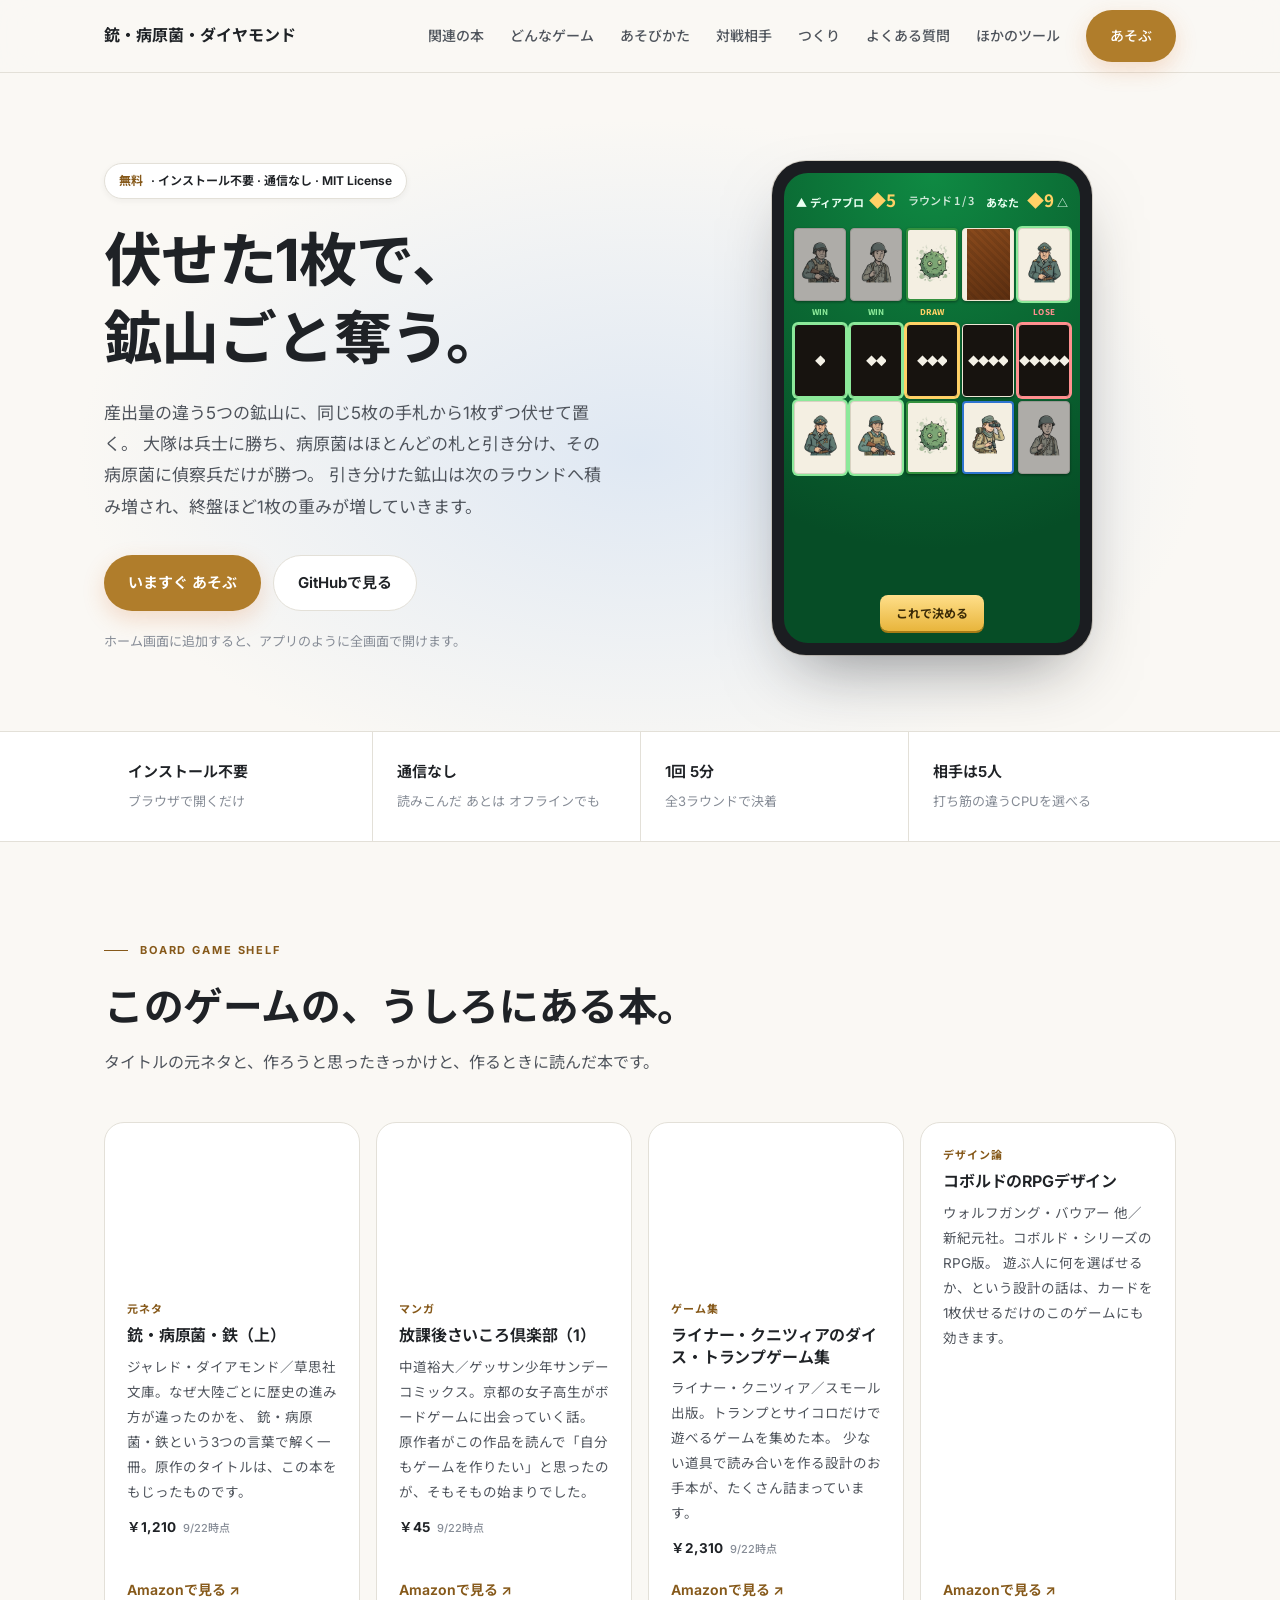
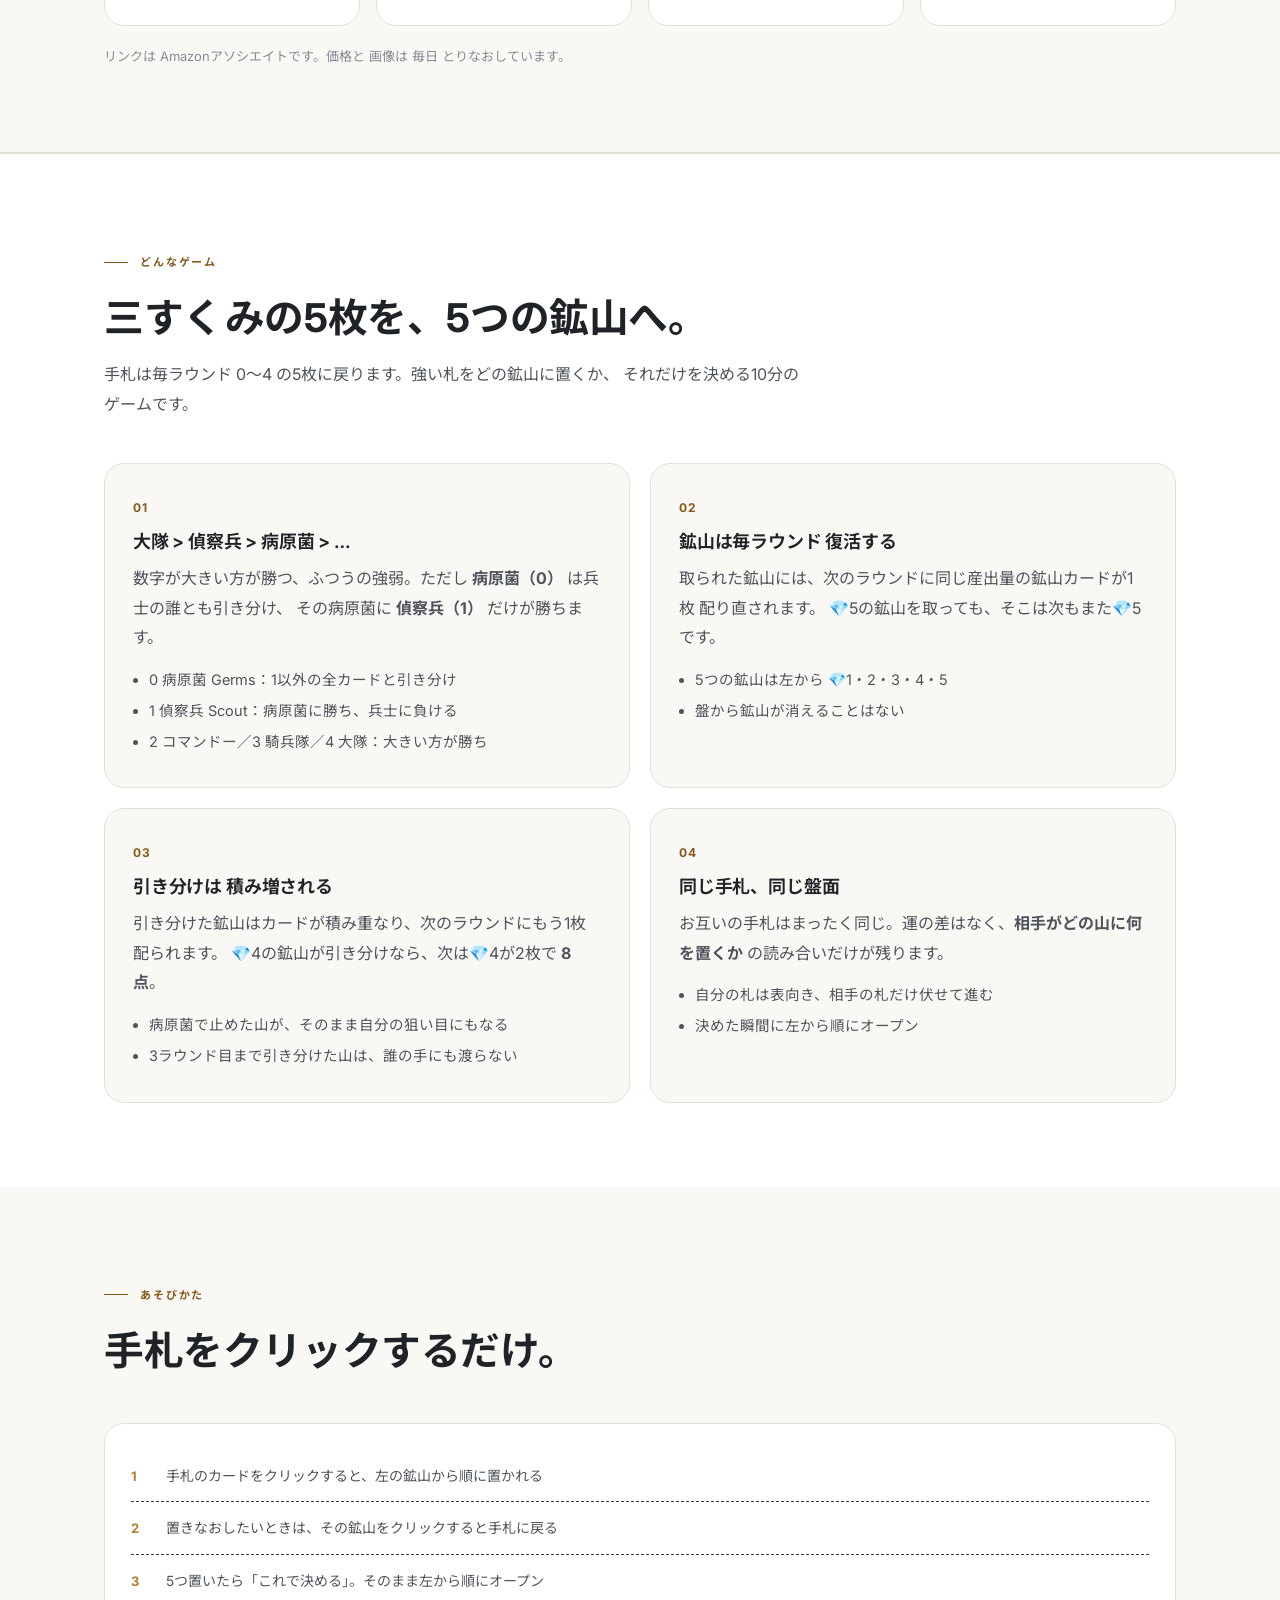
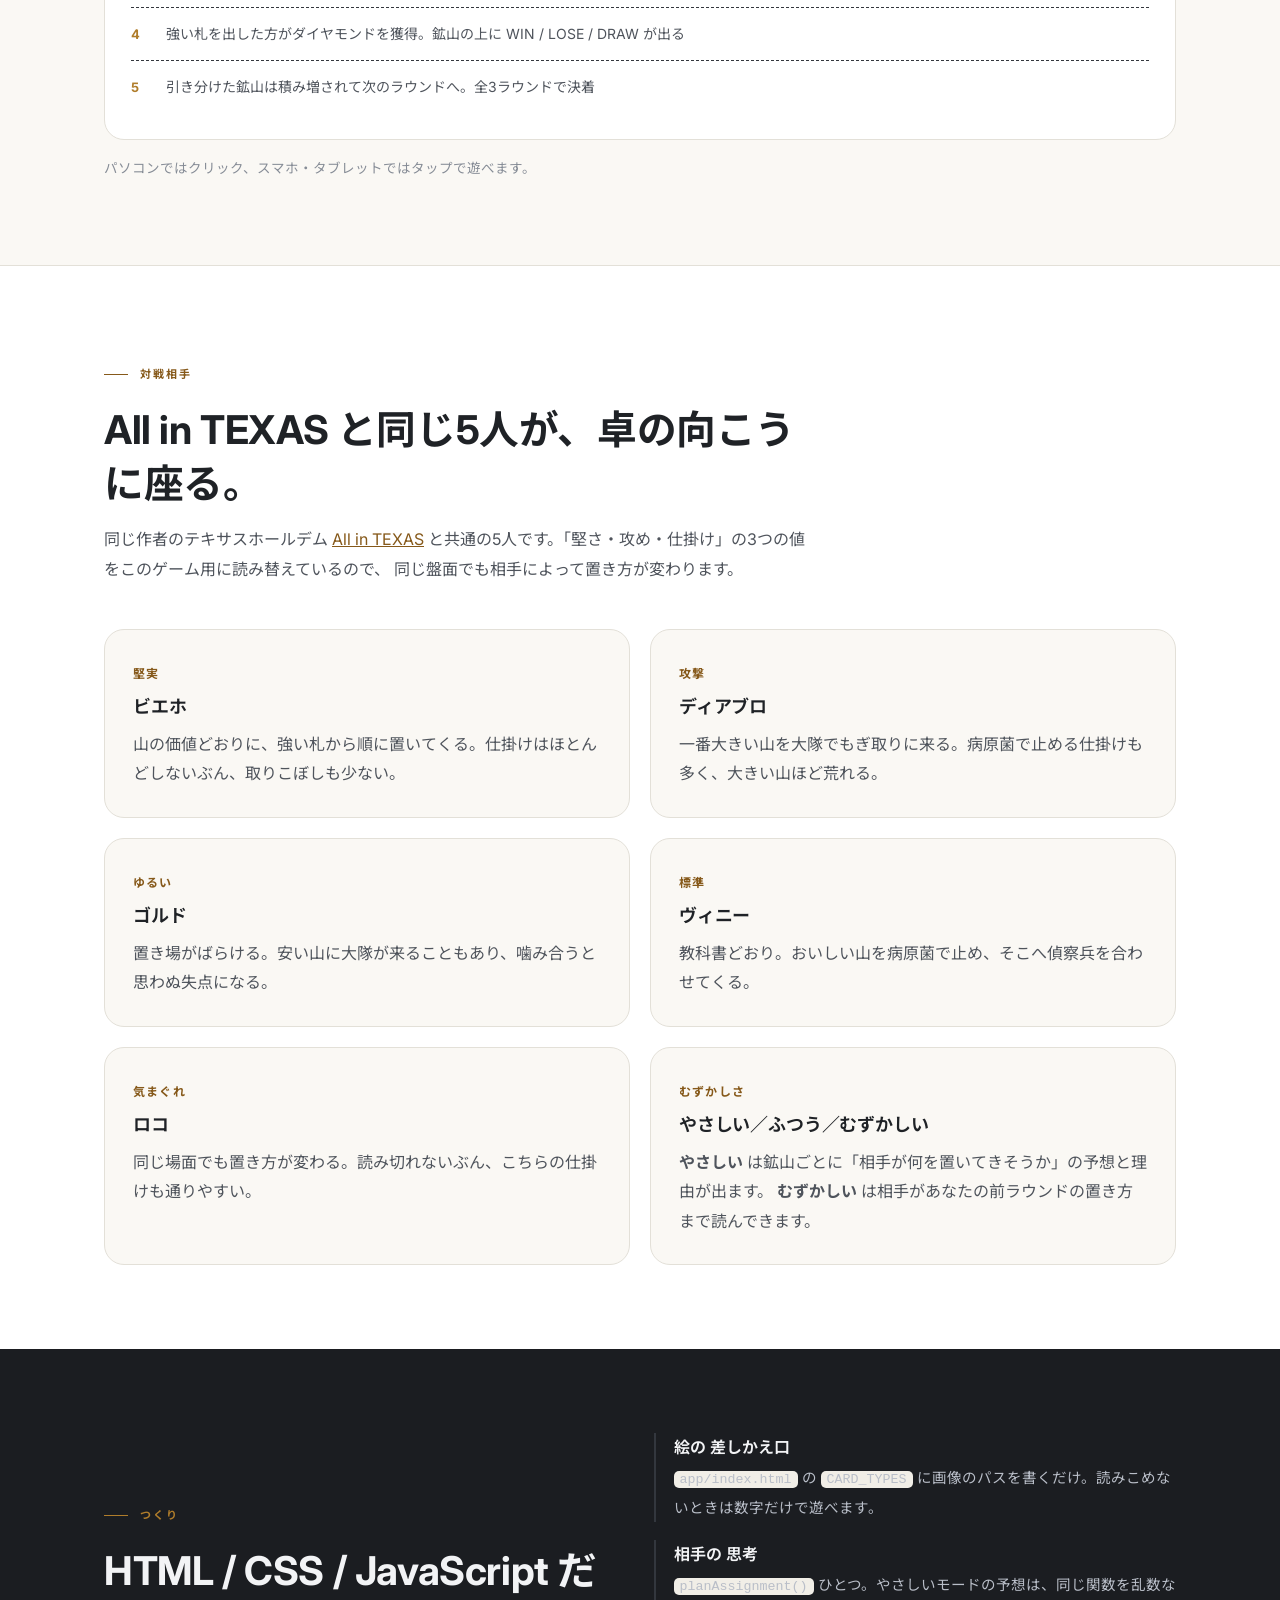
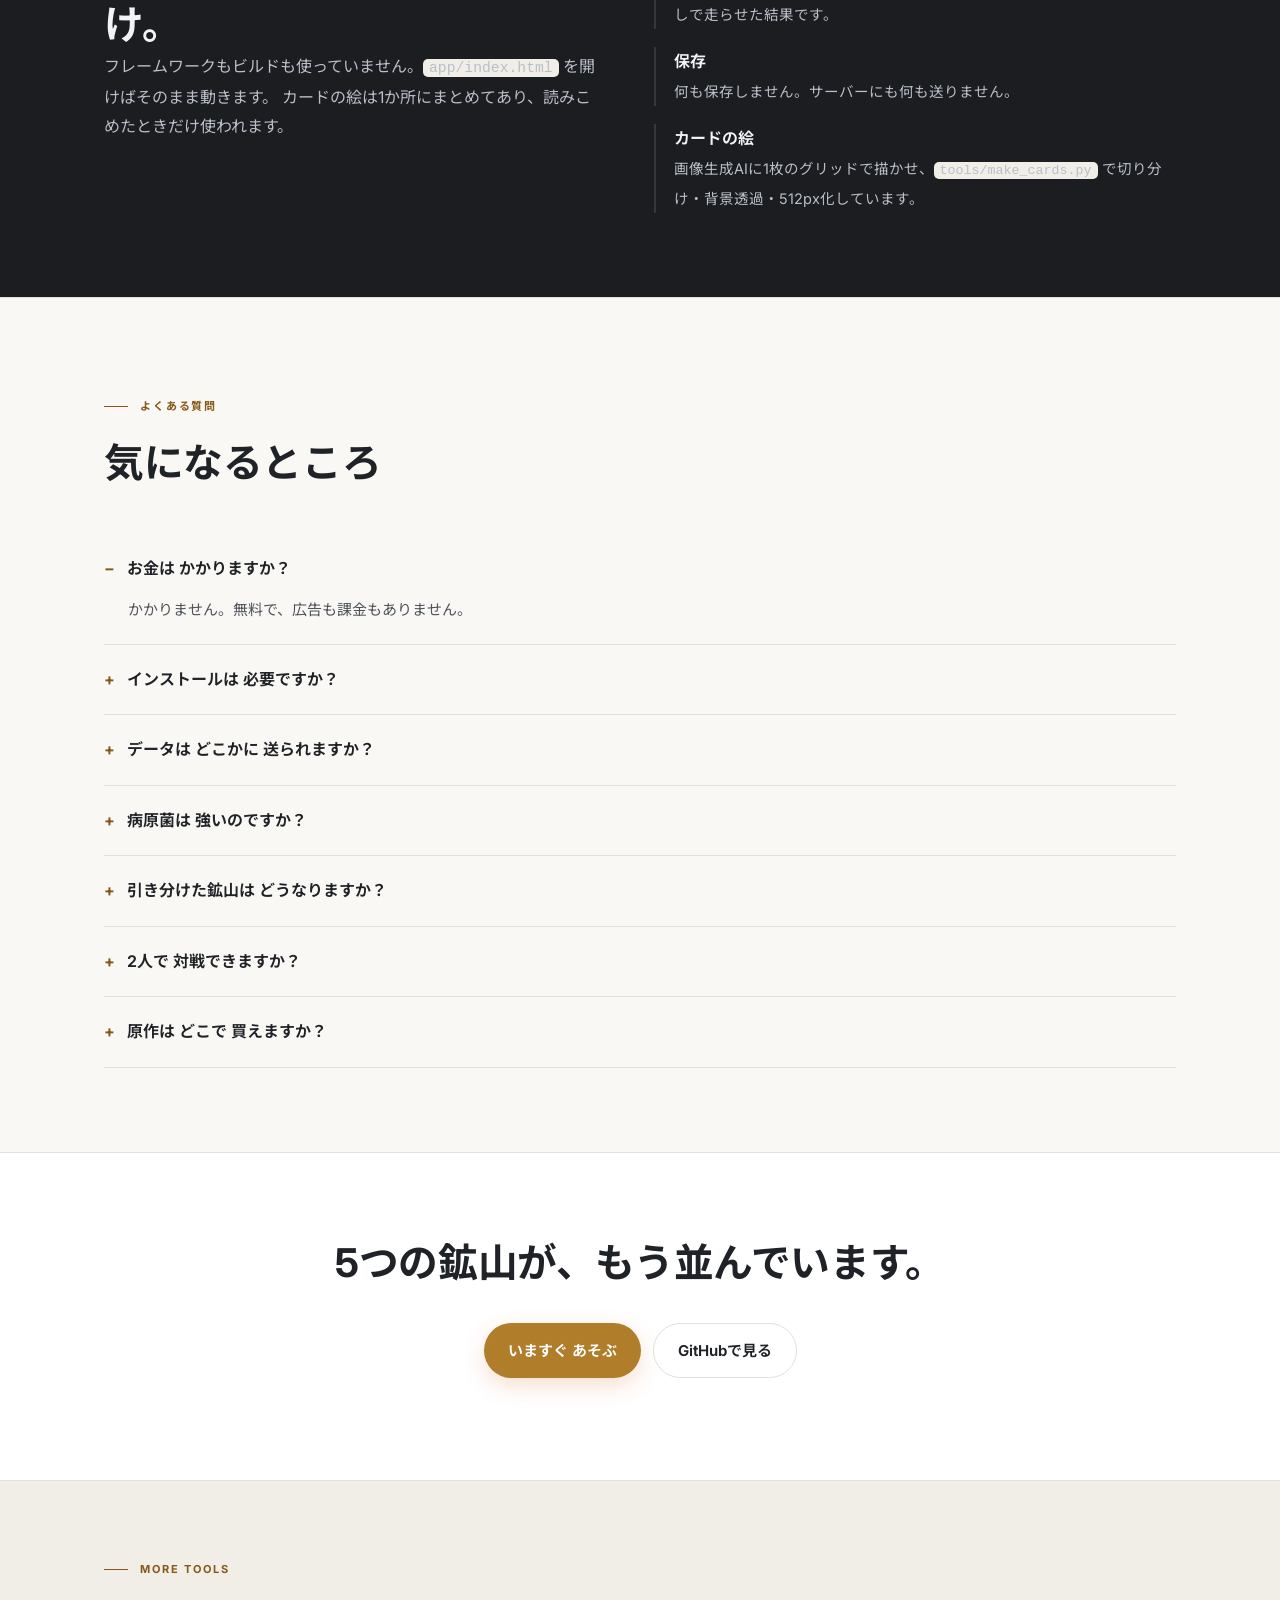
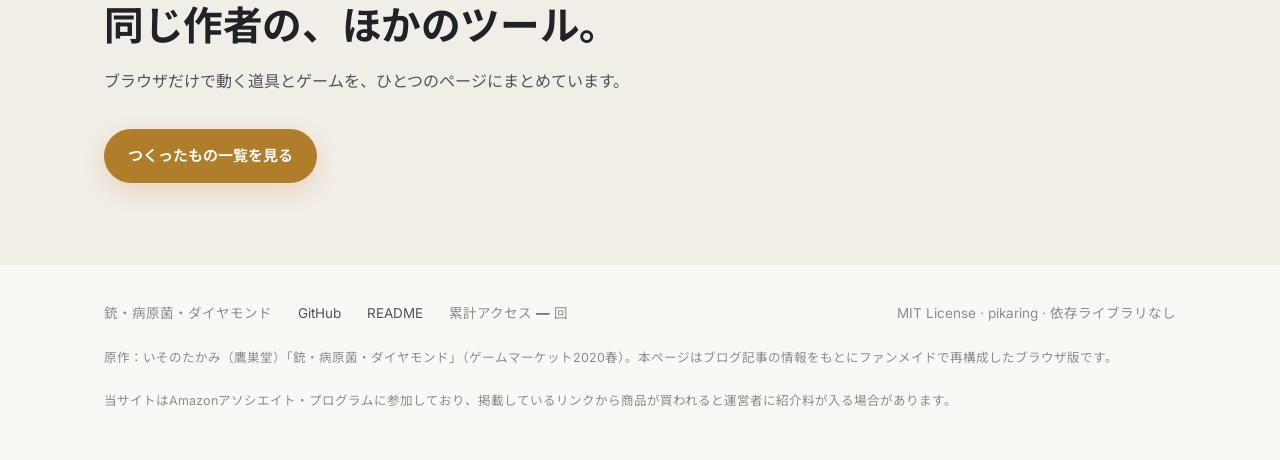
==== commit 7f1fad40: "参考書をコボルドのRPGデザインに差し替え ボードゲームデザイン版(4883753824)は絶版でプレミア価格(￥4,122)だったため、 同じコボルド・シリーズの RPGデザイン版(47753192" ====
--- a/index.html
+++ b/index.html
@@ -167,12 +167,12 @@
         <a class="glink" href="https://www.amazon.co.jp/dp/4905158656?tag=redcomet-22" target="_blank" rel="sponsored noopener">Amazonで見る ↗</a>
       </div>
 
-      <div class="good" data-asin="4883753824">
+      <div class="good" data-asin="4775319205">
         <p class="gcat">デザイン論</p>
-        <h3>コボルドのボードゲームデザイン</h3>
-        <p>マイク・セリンカー 編／新紀元社。発想・デザイン・開発・売り込みの4段階を、
-          現役のデザイナーたちが書いたエッセイ集。ルールを削る話が、とくに効きます。</p>
-        <a class="glink" href="https://www.amazon.co.jp/dp/4883753824?tag=redcomet-22" target="_blank" rel="sponsored noopener">Amazonで見る ↗</a>
+        <h3>コボルドのRPGデザイン</h3>
+        <p>ウォルフガング・バウアー 他／新紀元社。コボルド・シリーズのRPG版。
+          遊ぶ人に何を選ばせるか、という設計の話は、カードを1枚伏せるだけのこのゲームにも効きます。</p>
+        <a class="glink" href="https://www.amazon.co.jp/dp/4775319205?tag=redcomet-22" target="_blank" rel="sponsored noopener">Amazonで見る ↗</a>
       </div>
 
     </div>
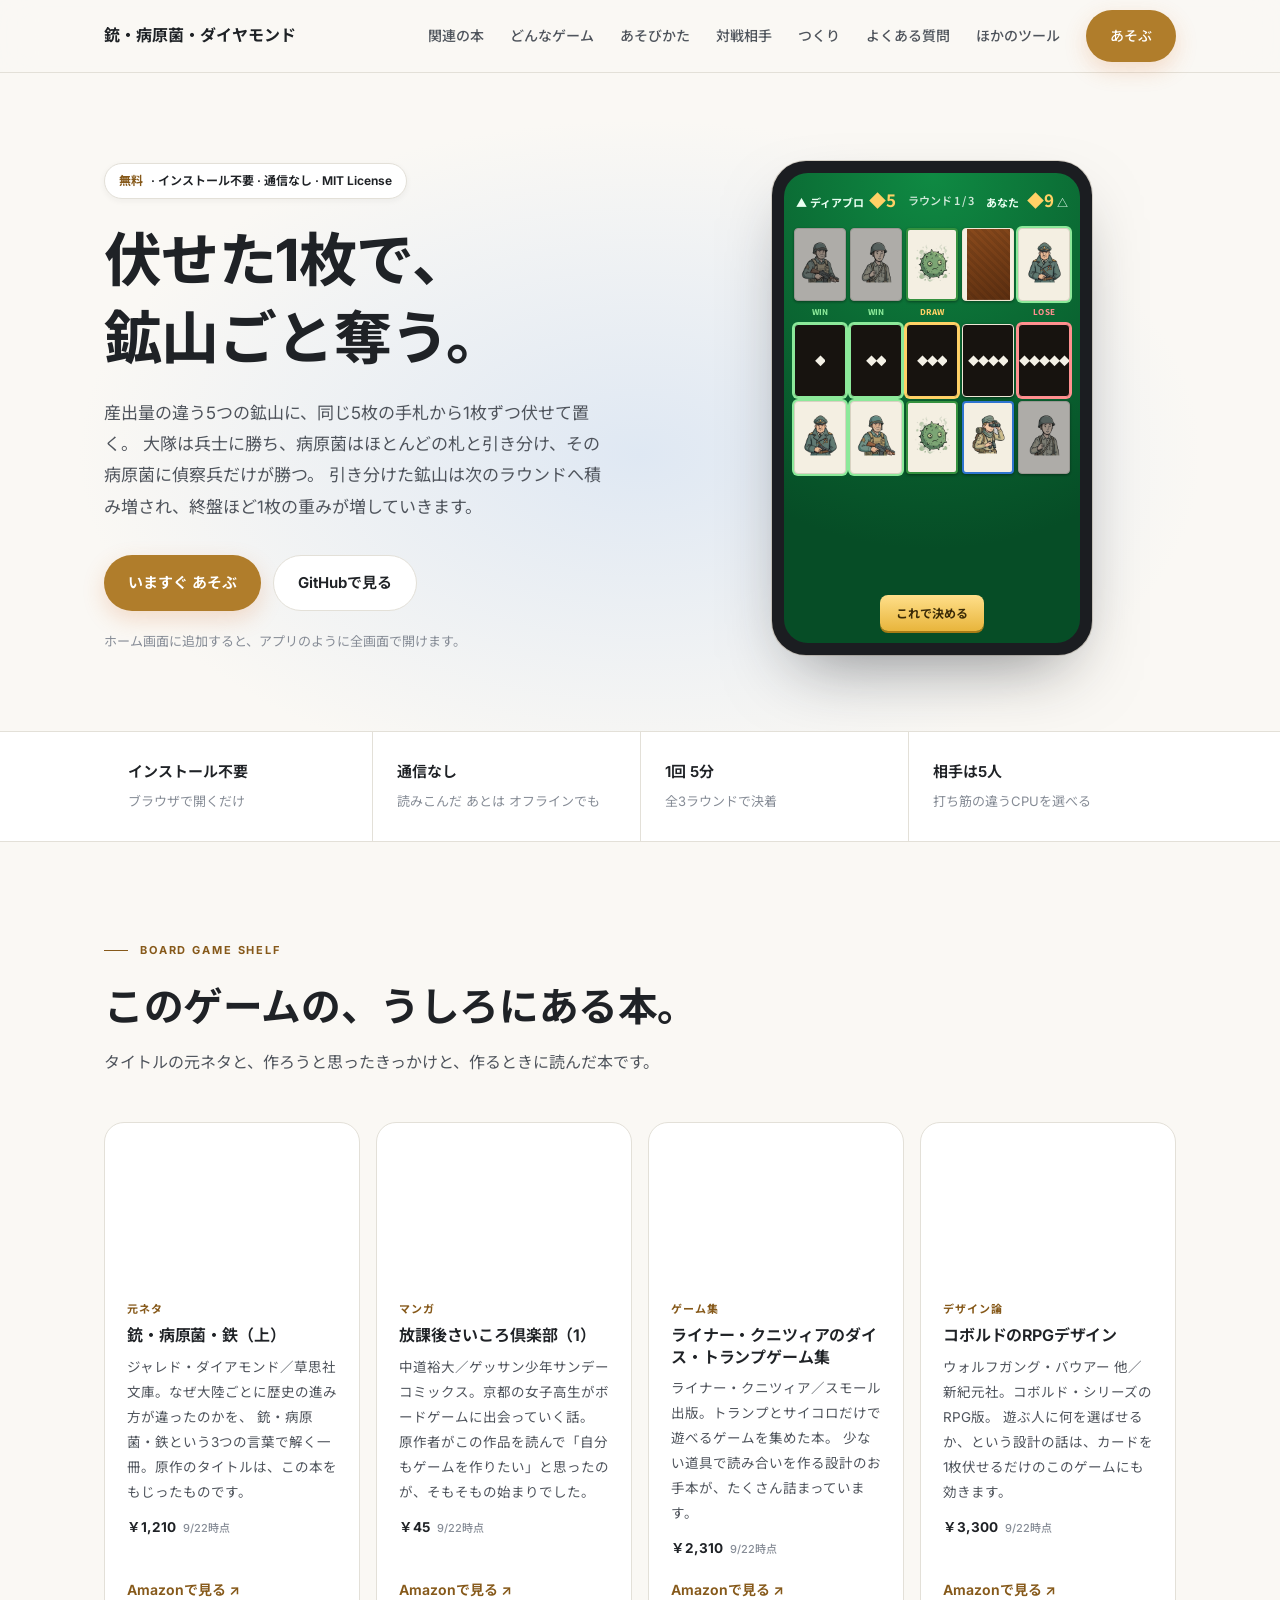
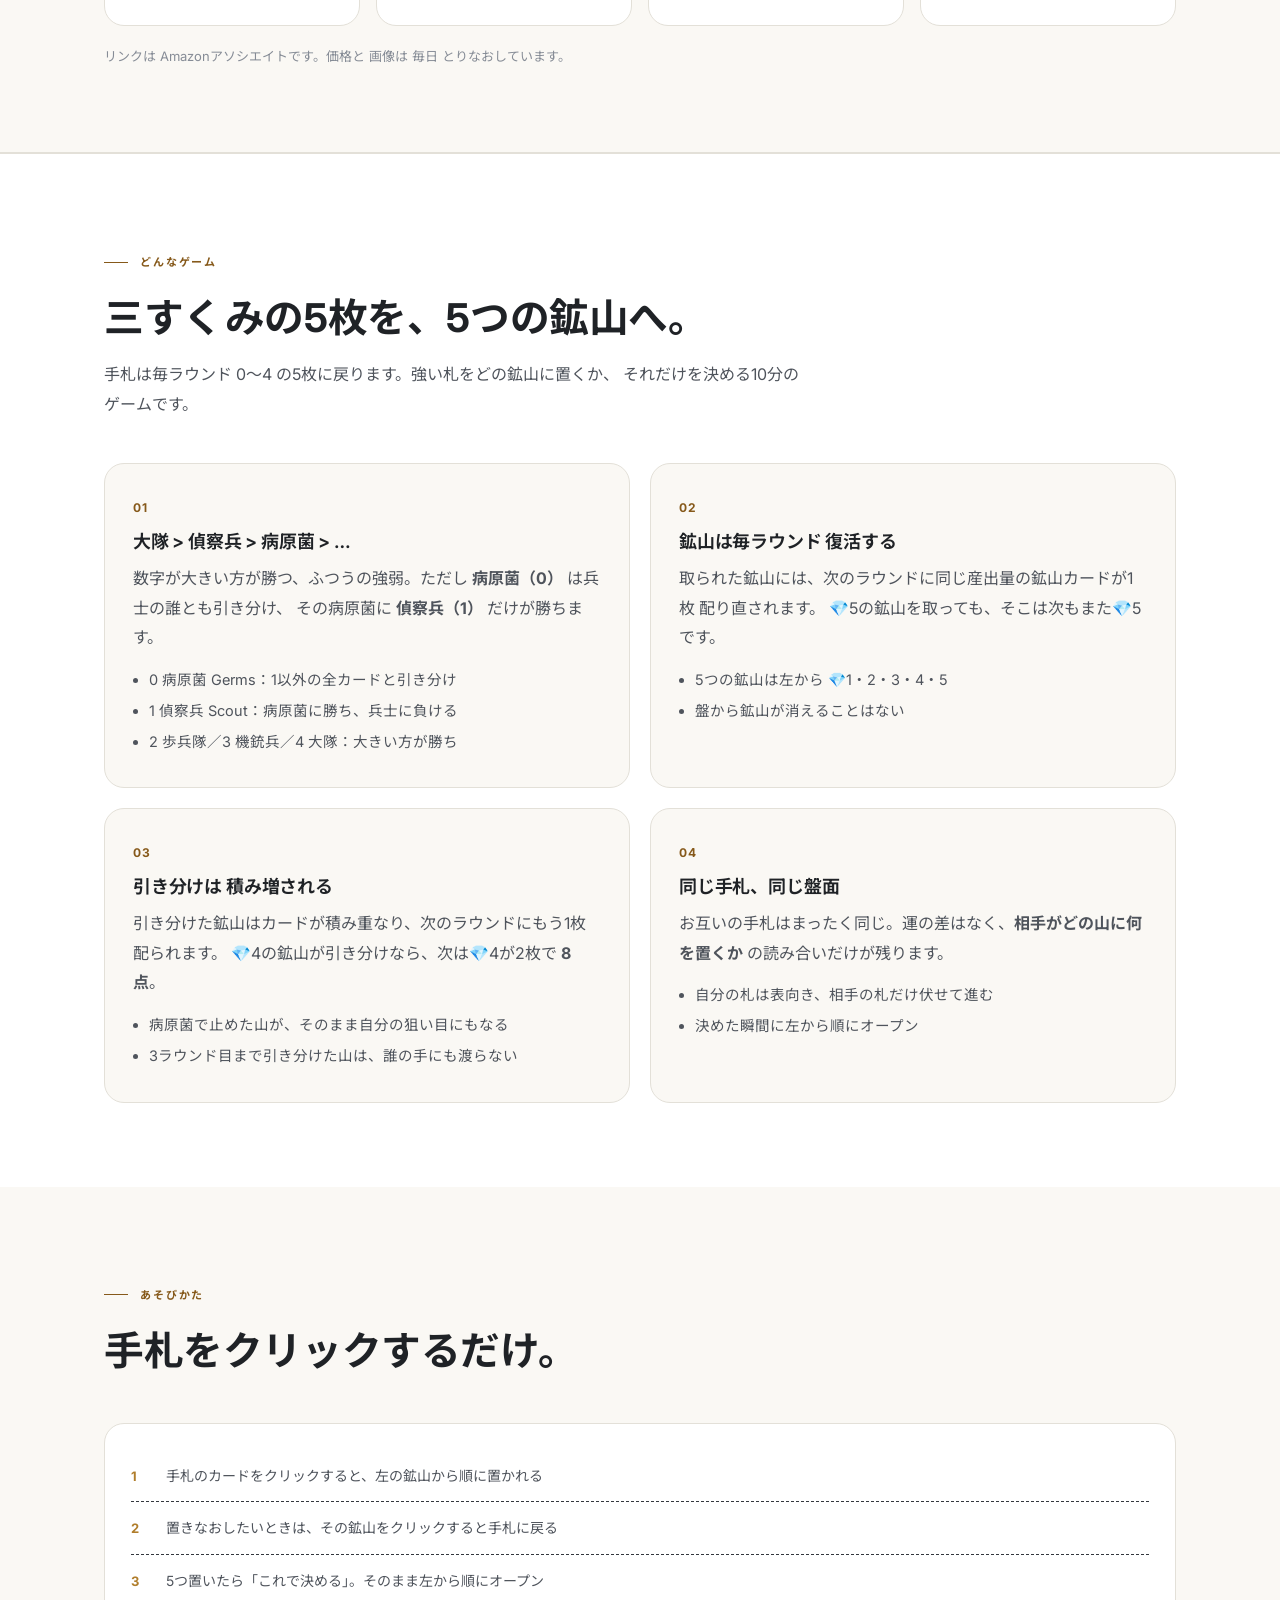
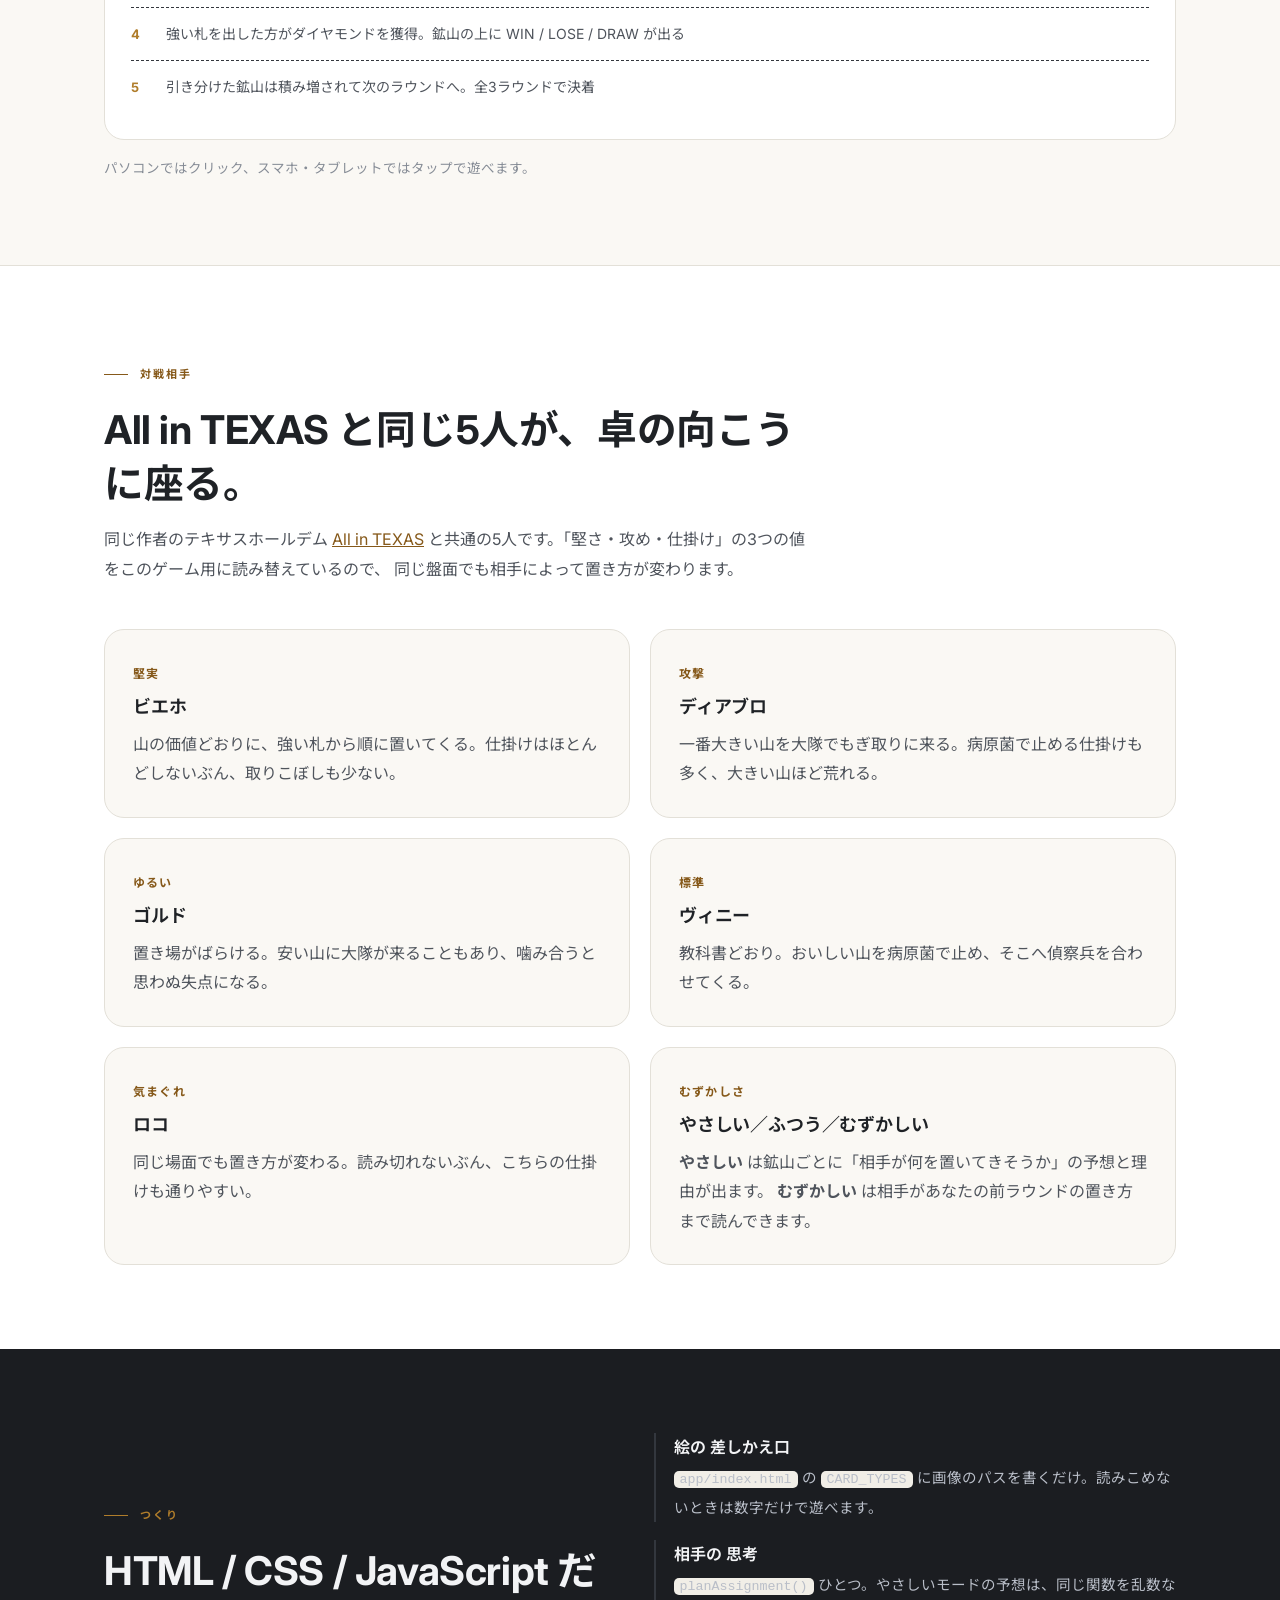
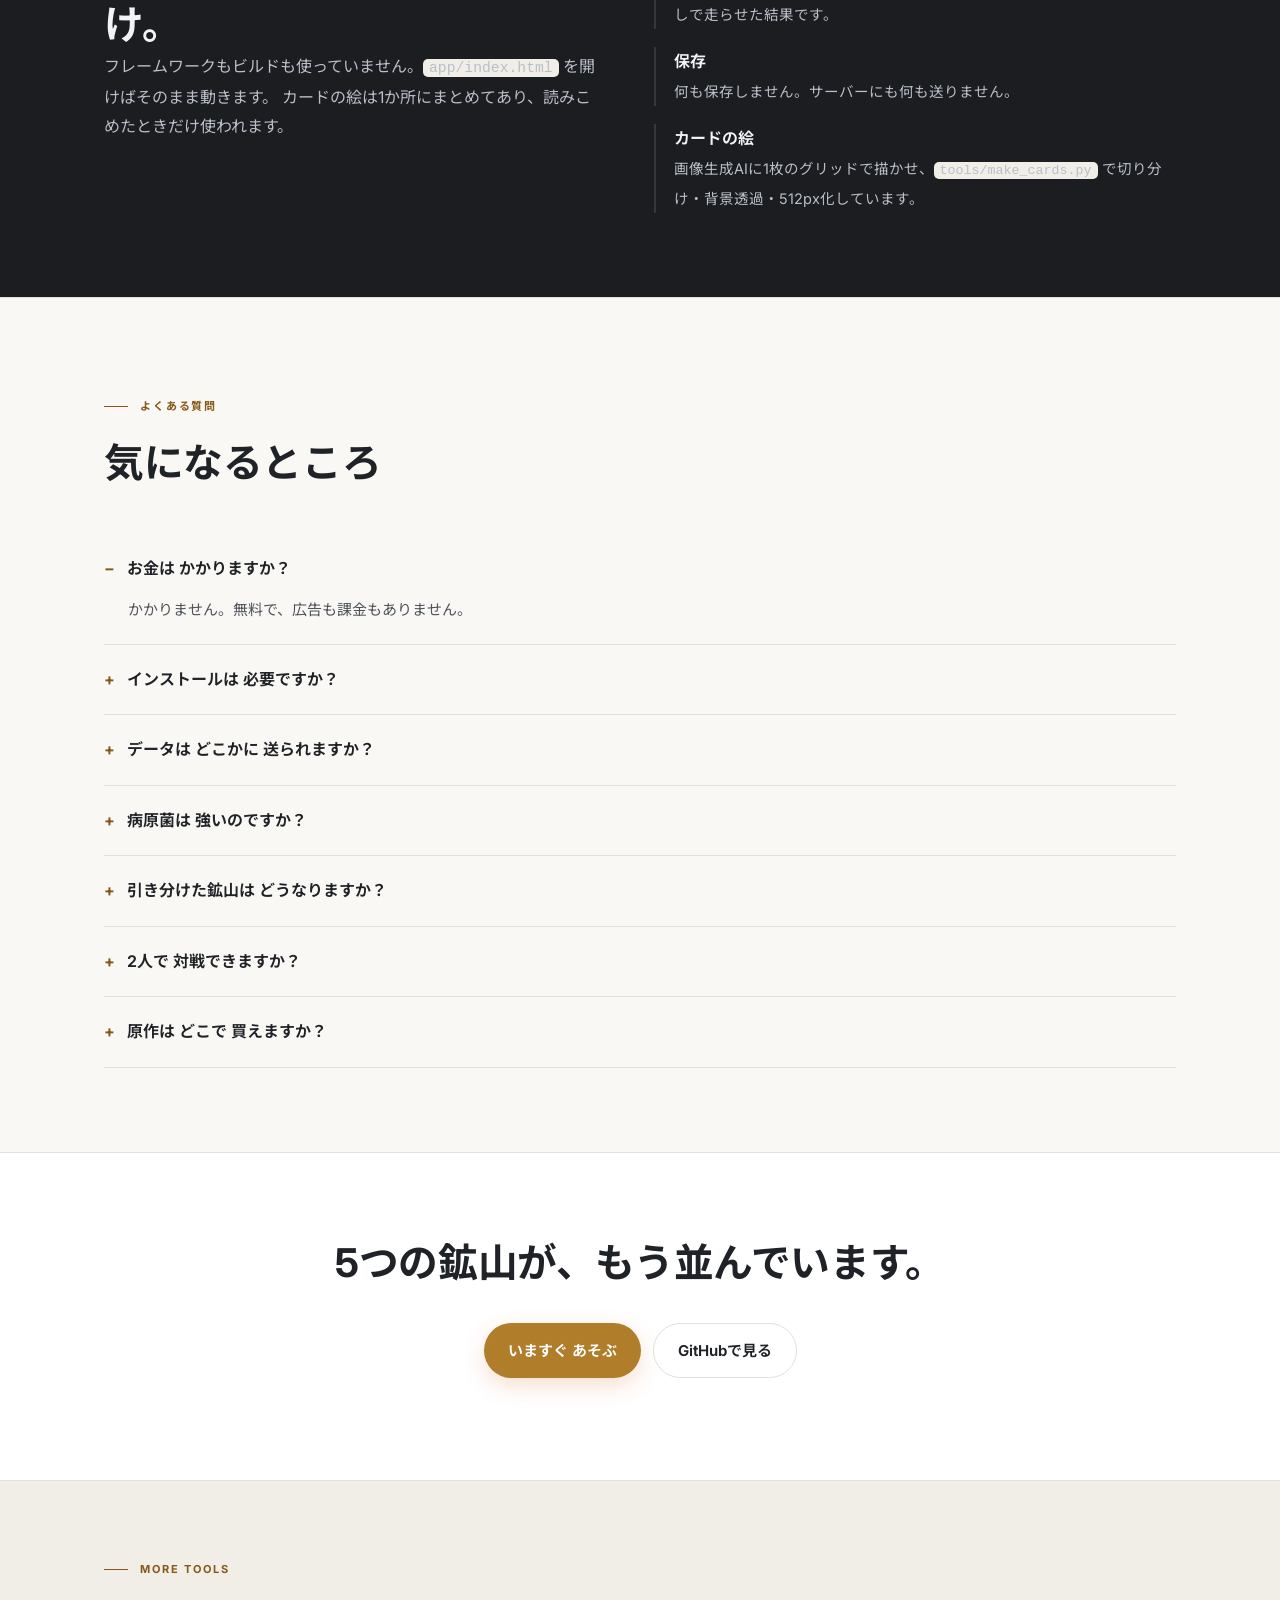
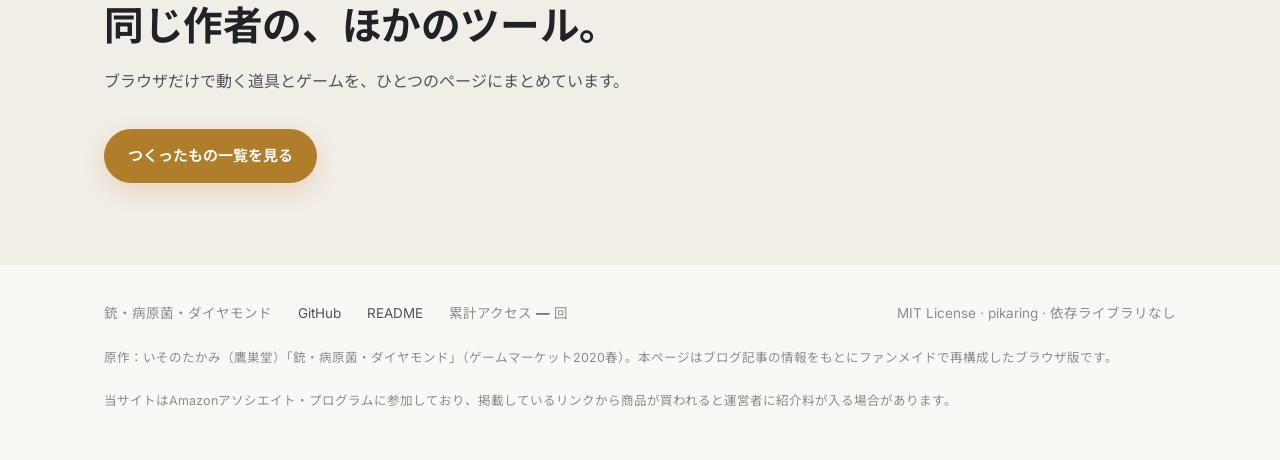
==== commit e0f9727c: "兵種名を絵に合わせ、手札の案内行を外す - 2 コマンドー → 歩兵隊（5文字だとカード上で折り返していたため3文字に） - 3 騎兵隊 → 機銃兵（絵がマシンガンを持っているので名前を合わせる） -" ====
--- a/index.html
+++ b/index.html
@@ -197,7 +197,7 @@
         <ul>
           <li>0 病原菌 Germs：1以外の全カードと引き分け</li>
           <li>1 偵察兵 Scout：病原菌に勝ち、兵士に負ける</li>
-          <li>2 コマンドー／3 騎兵隊／4 大隊：大きい方が勝ち</li>
+          <li>2 歩兵隊／3 機銃兵／4 大隊：大きい方が勝ち</li>
         </ul>
       </div>
       <div class="card">
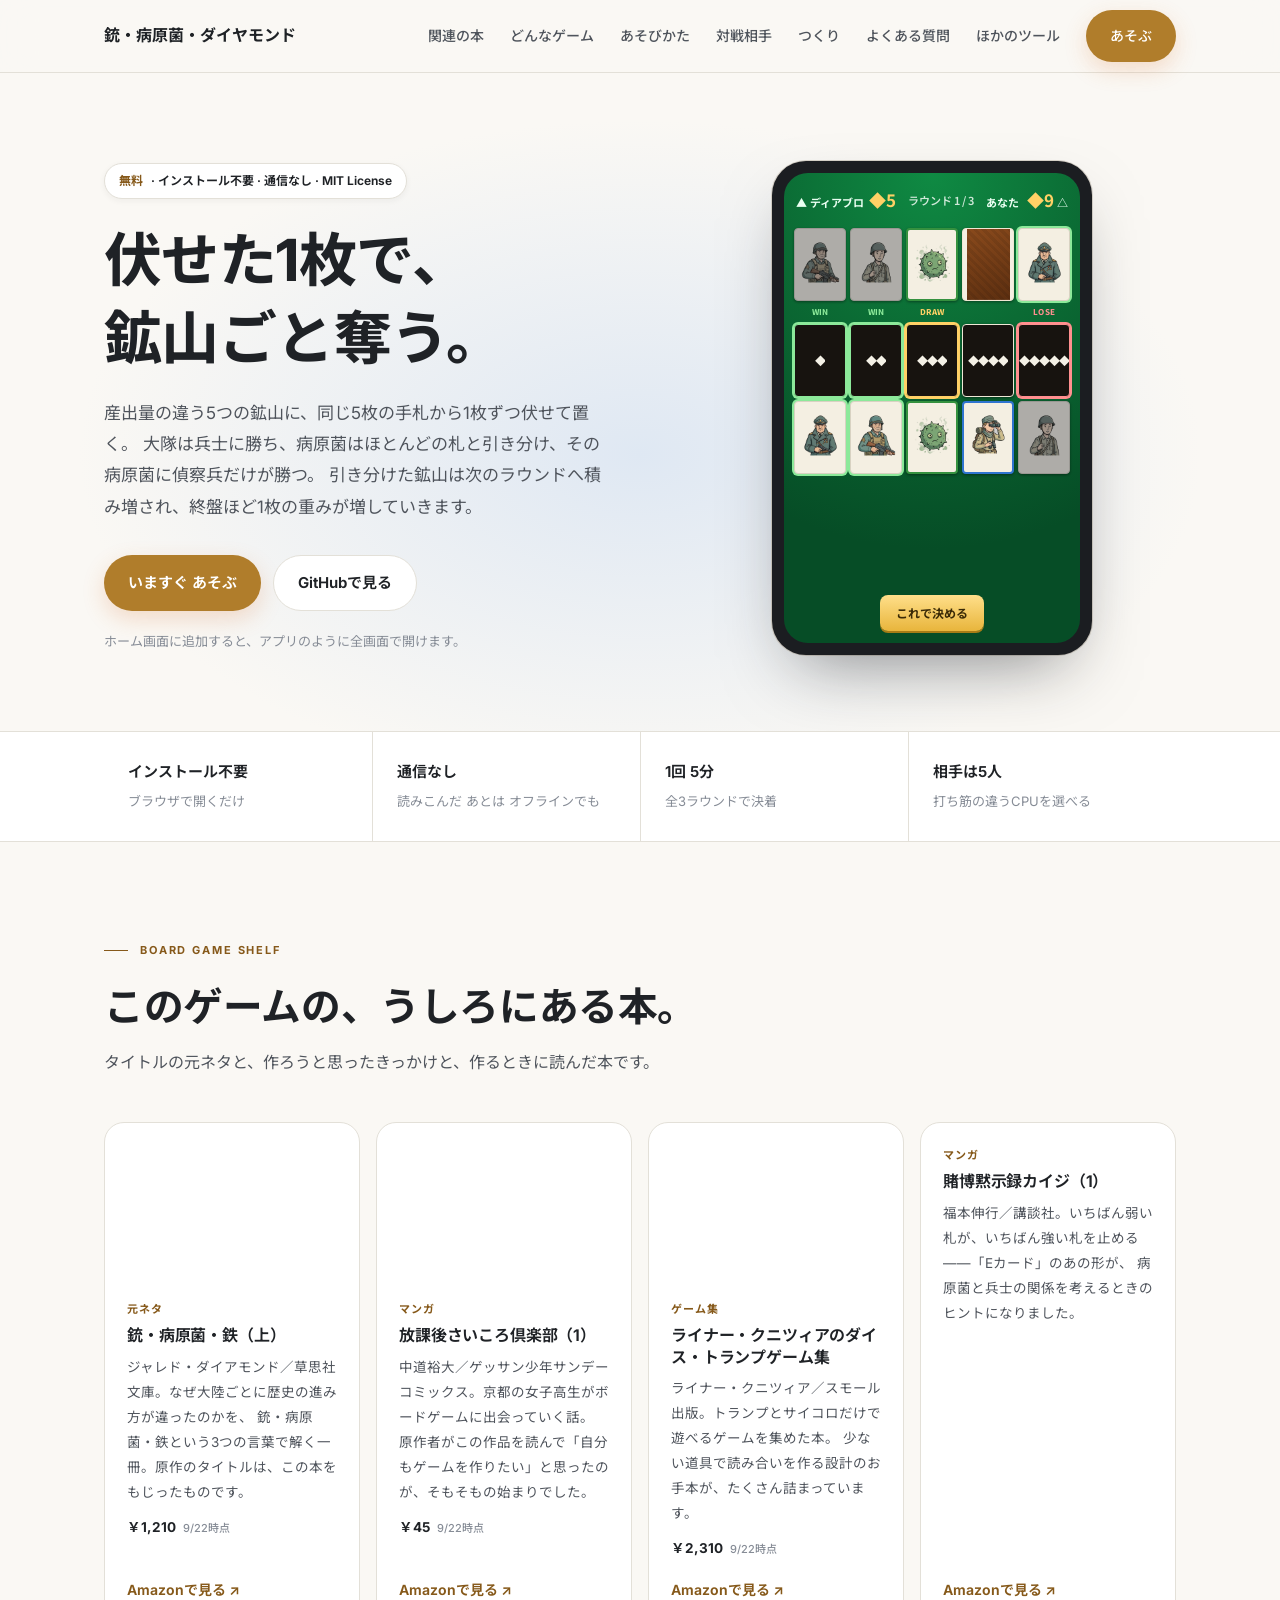
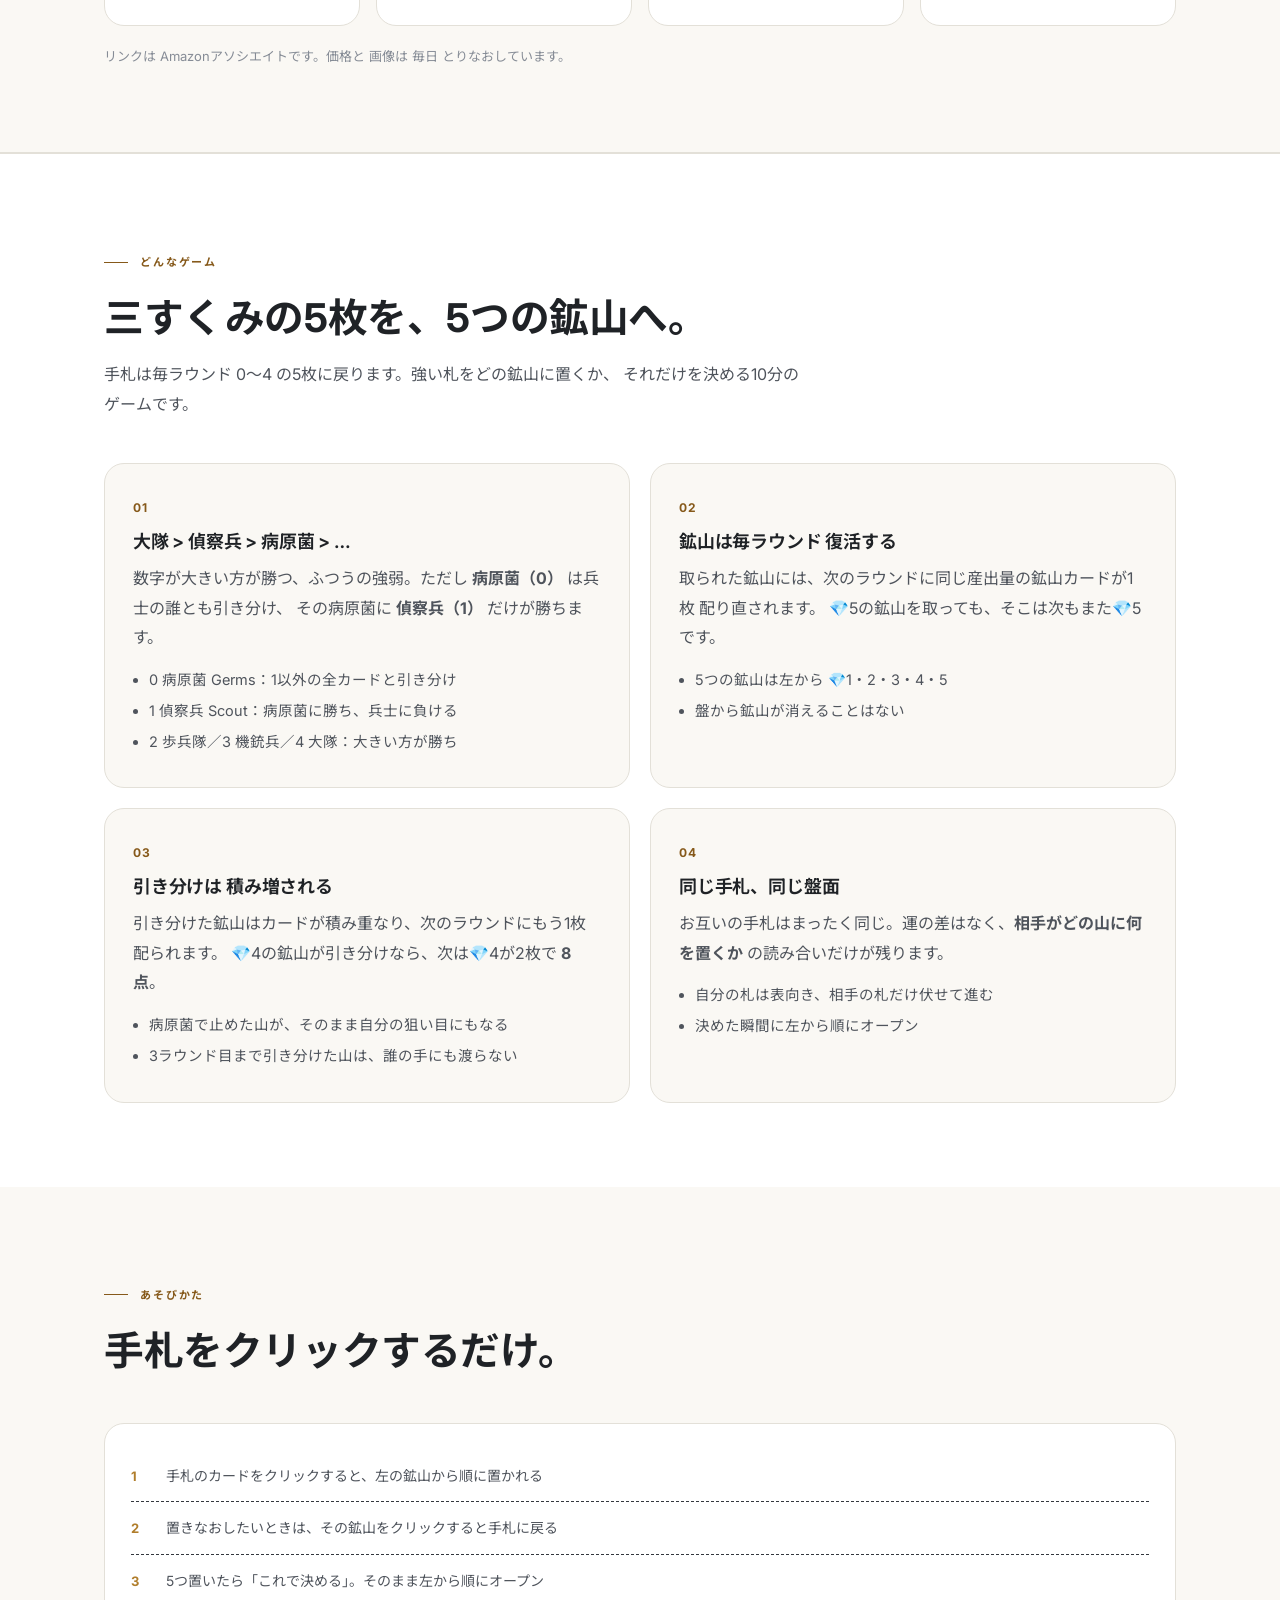
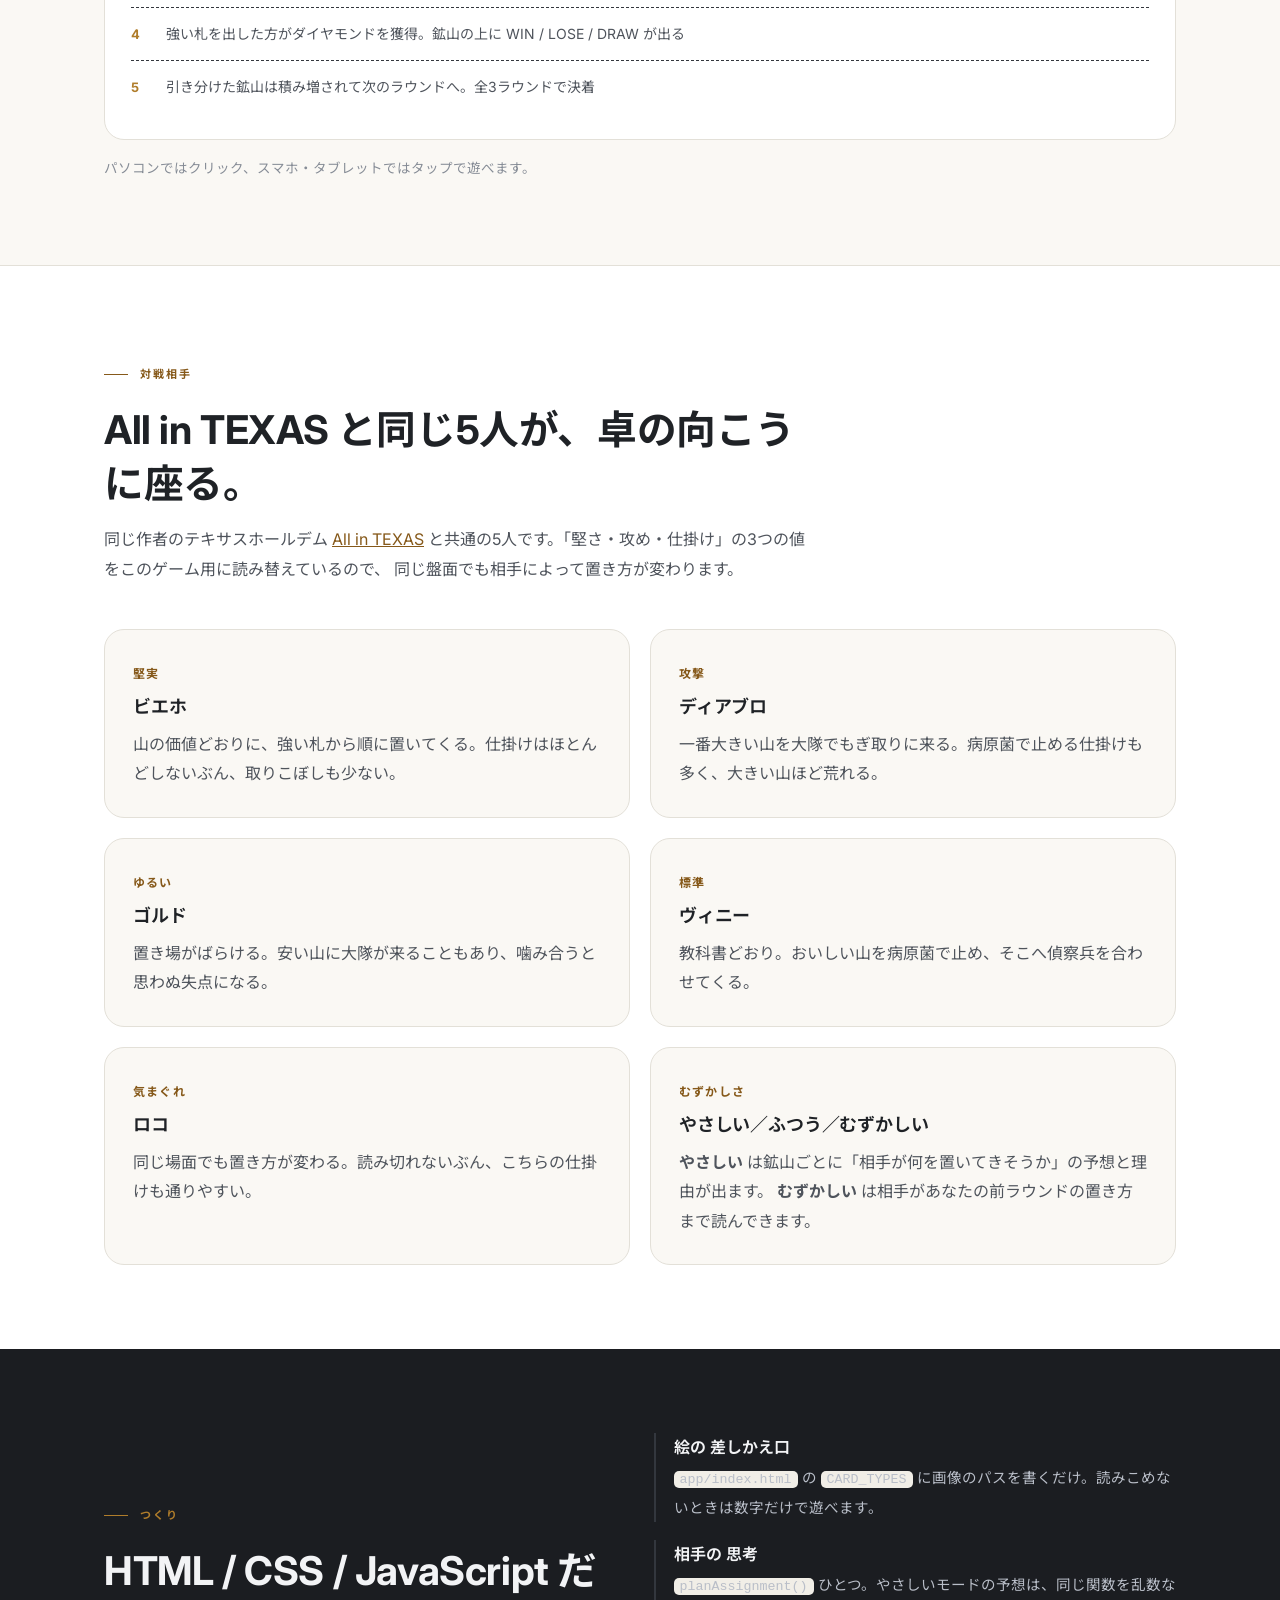
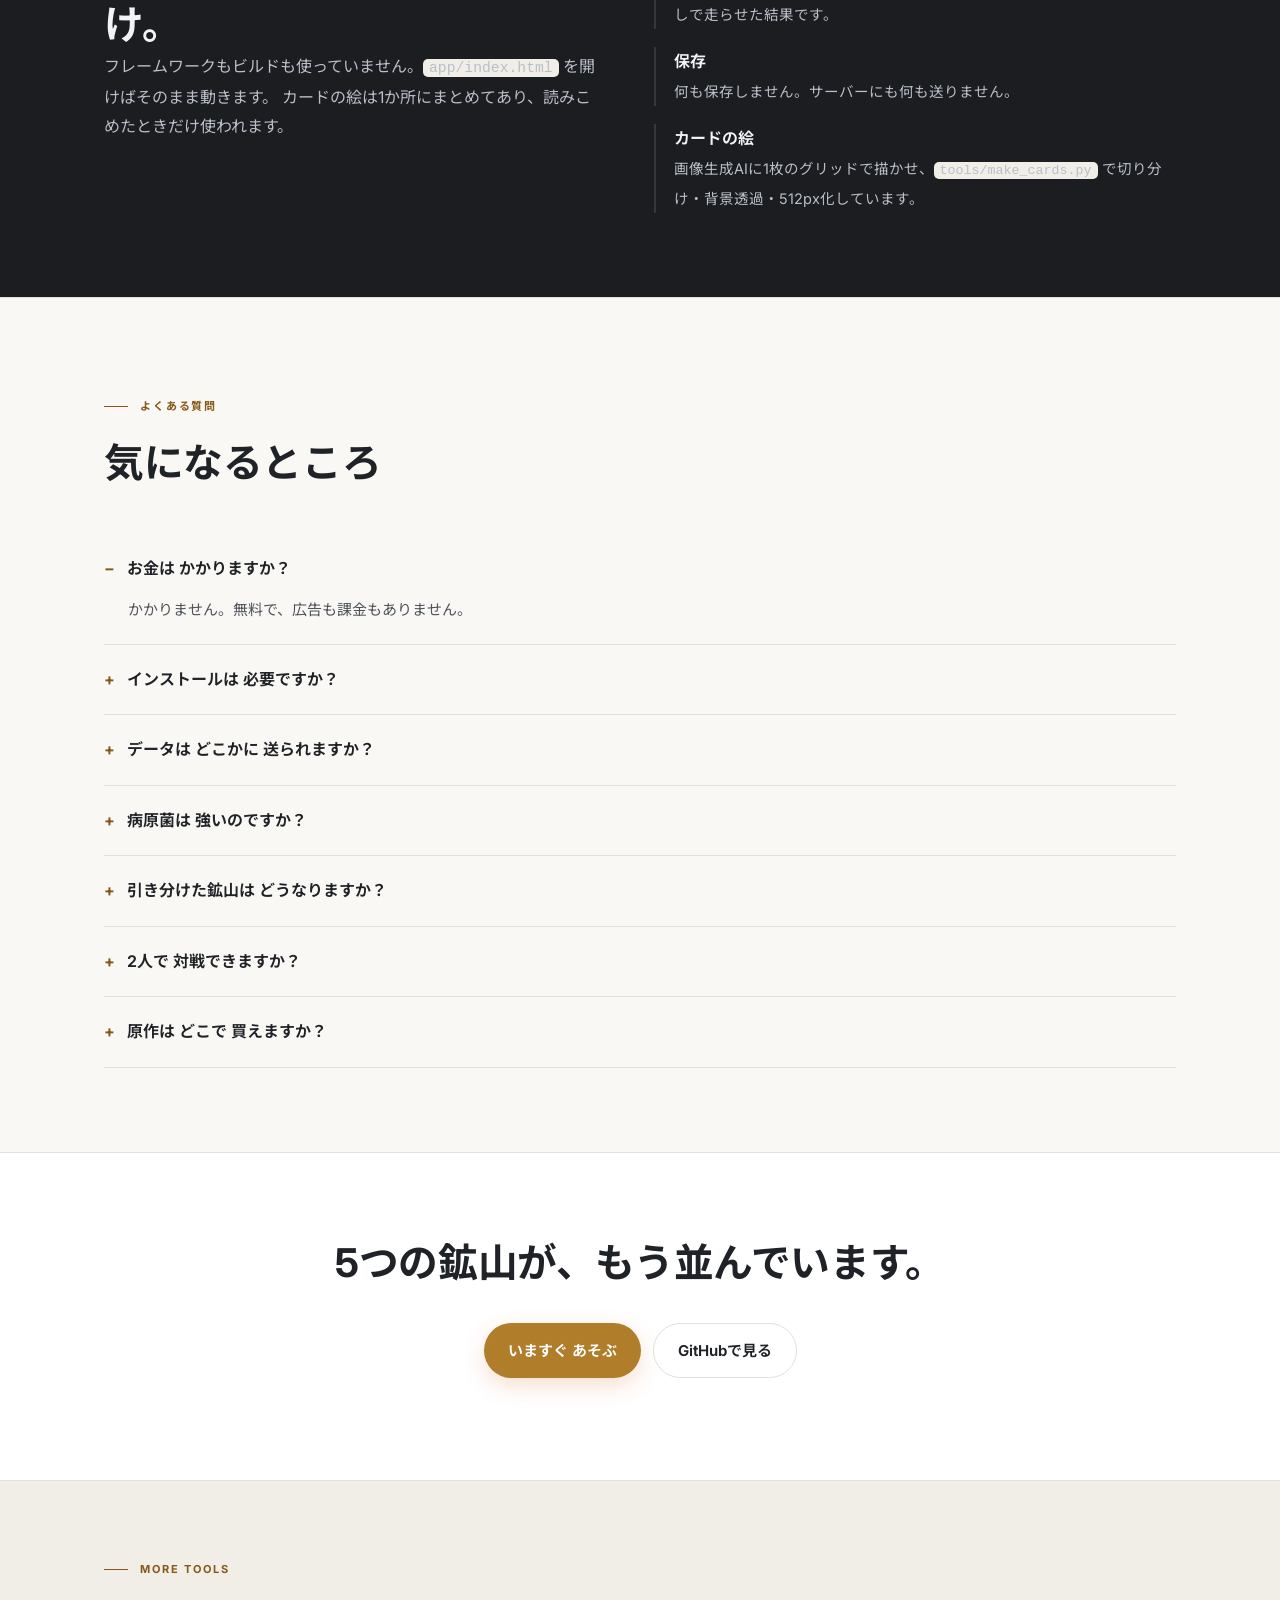
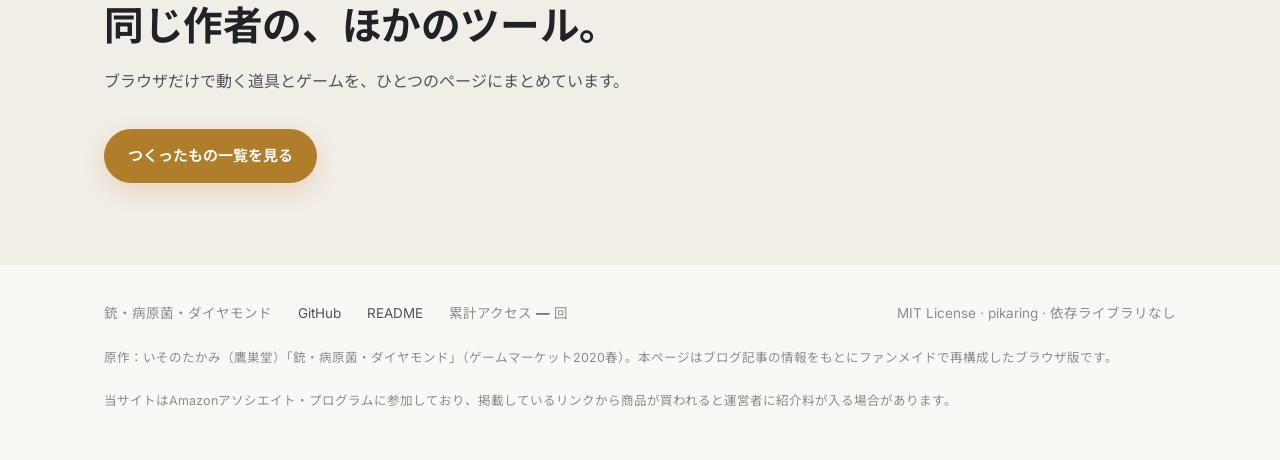
==== commit b2c3ca20: "本だな：コボルドのRPGデザインを賭博黙示録カイジ（1）に差し替え Eカードの「いちばん弱い札がいちばん強い札を止める」形が、 病原菌と兵士の関係のヒントになっているため。  コボルドのRPGデザイン" ====
--- a/index.html
+++ b/index.html
@@ -167,12 +167,12 @@
         <a class="glink" href="https://www.amazon.co.jp/dp/4905158656?tag=redcomet-22" target="_blank" rel="sponsored noopener">Amazonで見る ↗</a>
       </div>
 
-      <div class="good" data-asin="4775319205">
-        <p class="gcat">デザイン論</p>
-        <h3>コボルドのRPGデザイン</h3>
-        <p>ウォルフガング・バウアー 他／新紀元社。コボルド・シリーズのRPG版。
-          遊ぶ人に何を選ばせるか、という設計の話は、カードを1枚伏せるだけのこのゲームにも効きます。</p>
-        <a class="glink" href="https://www.amazon.co.jp/dp/4775319205?tag=redcomet-22" target="_blank" rel="sponsored noopener">Amazonで見る ↗</a>
+      <div class="good" data-asin="B00E3R9ZRA">
+        <p class="gcat">マンガ</p>
+        <h3>賭博黙示録カイジ（1）</h3>
+        <p>福本伸行／講談社。いちばん弱い札が、いちばん強い札を止める——「Eカード」のあの形が、
+          病原菌と兵士の関係を考えるときのヒントになりました。</p>
+        <a class="glink" href="https://www.amazon.co.jp/dp/B00E3R9ZRA?tag=redcomet-22" target="_blank" rel="sponsored noopener">Amazonで見る ↗</a>
       </div>
 
     </div>
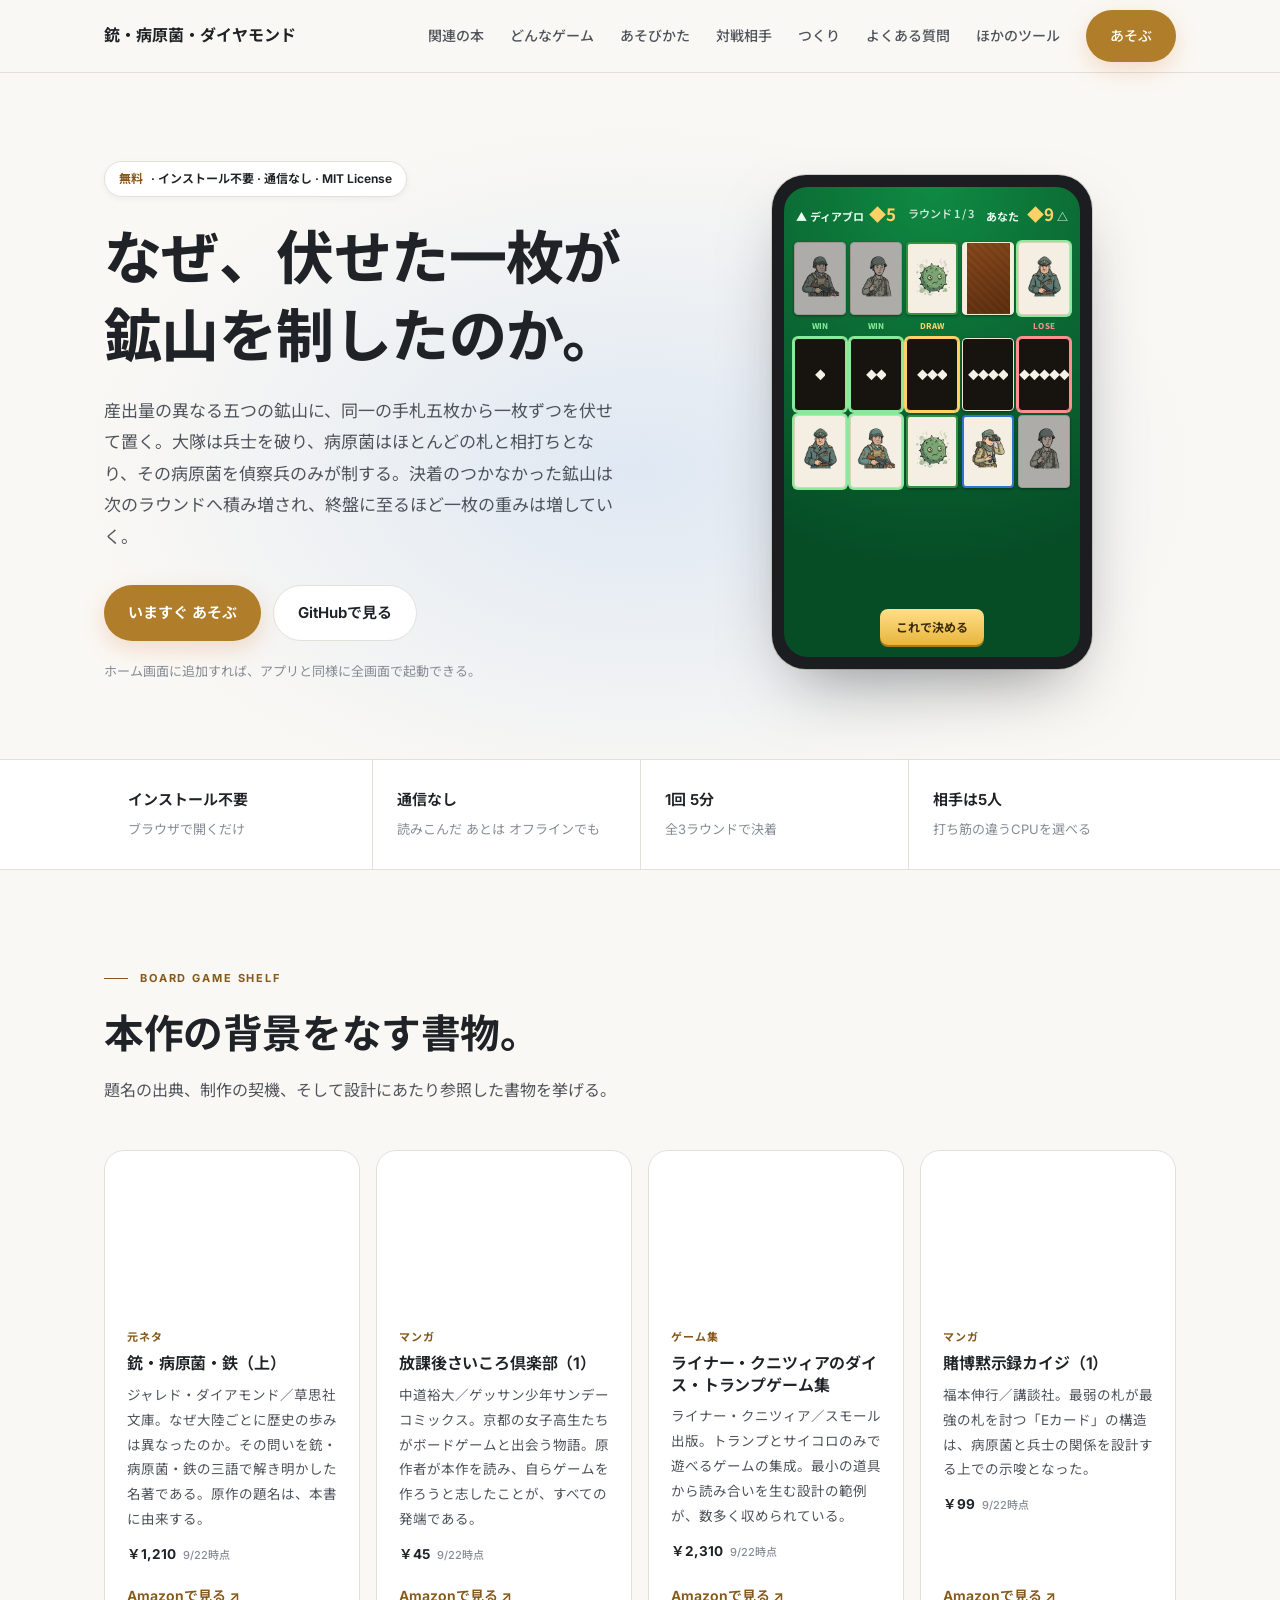
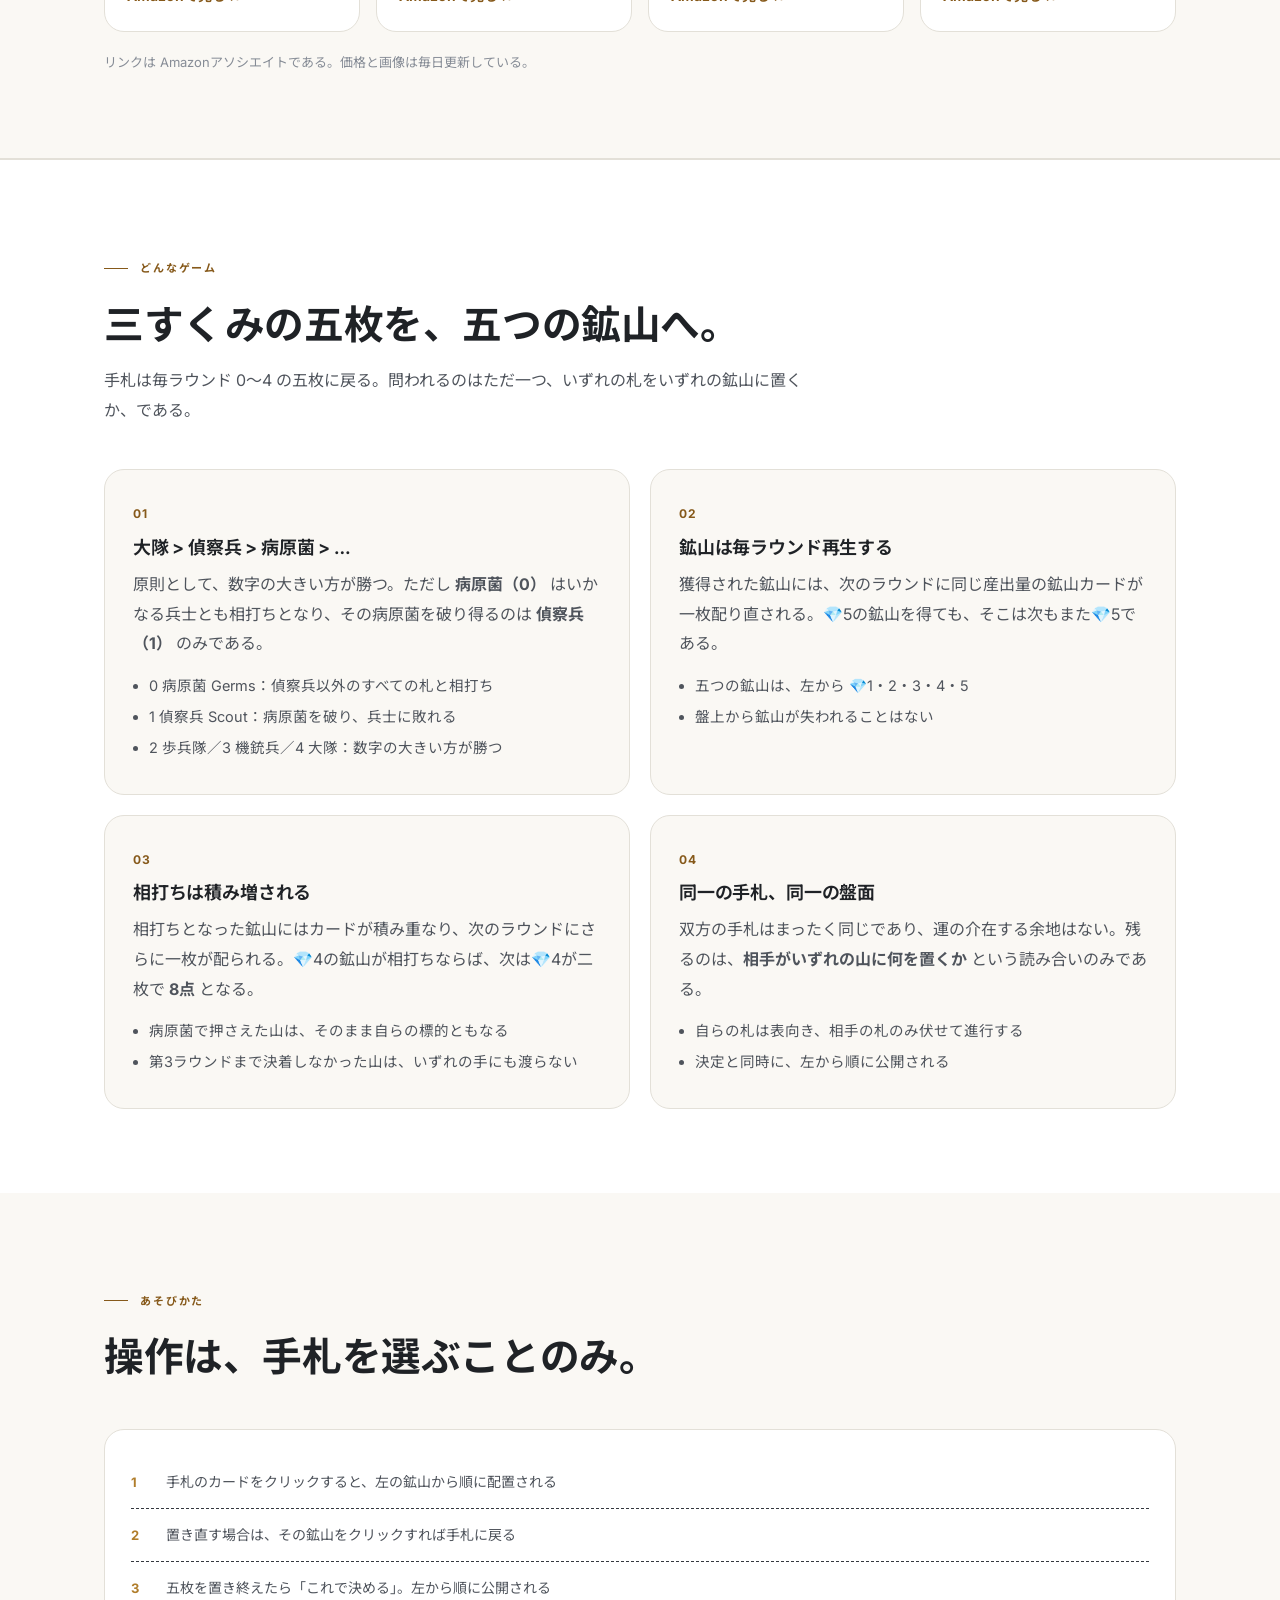
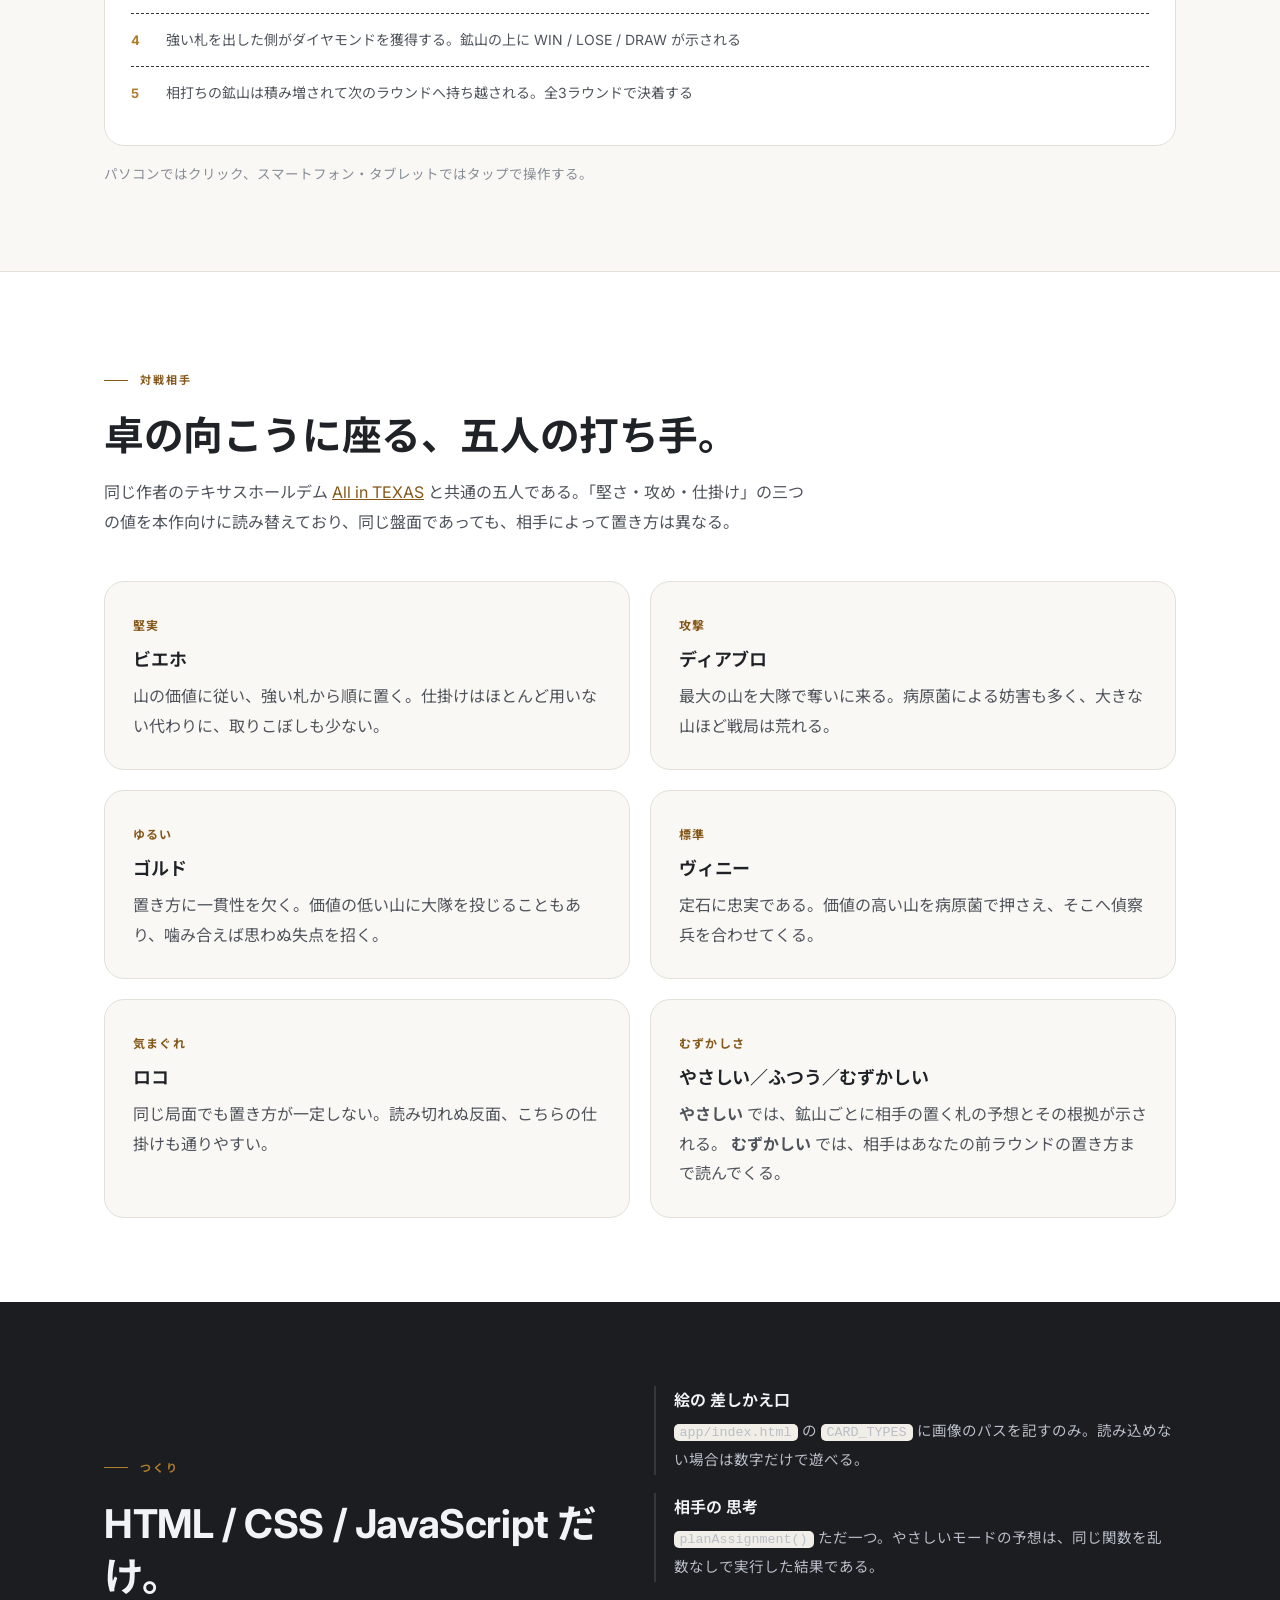
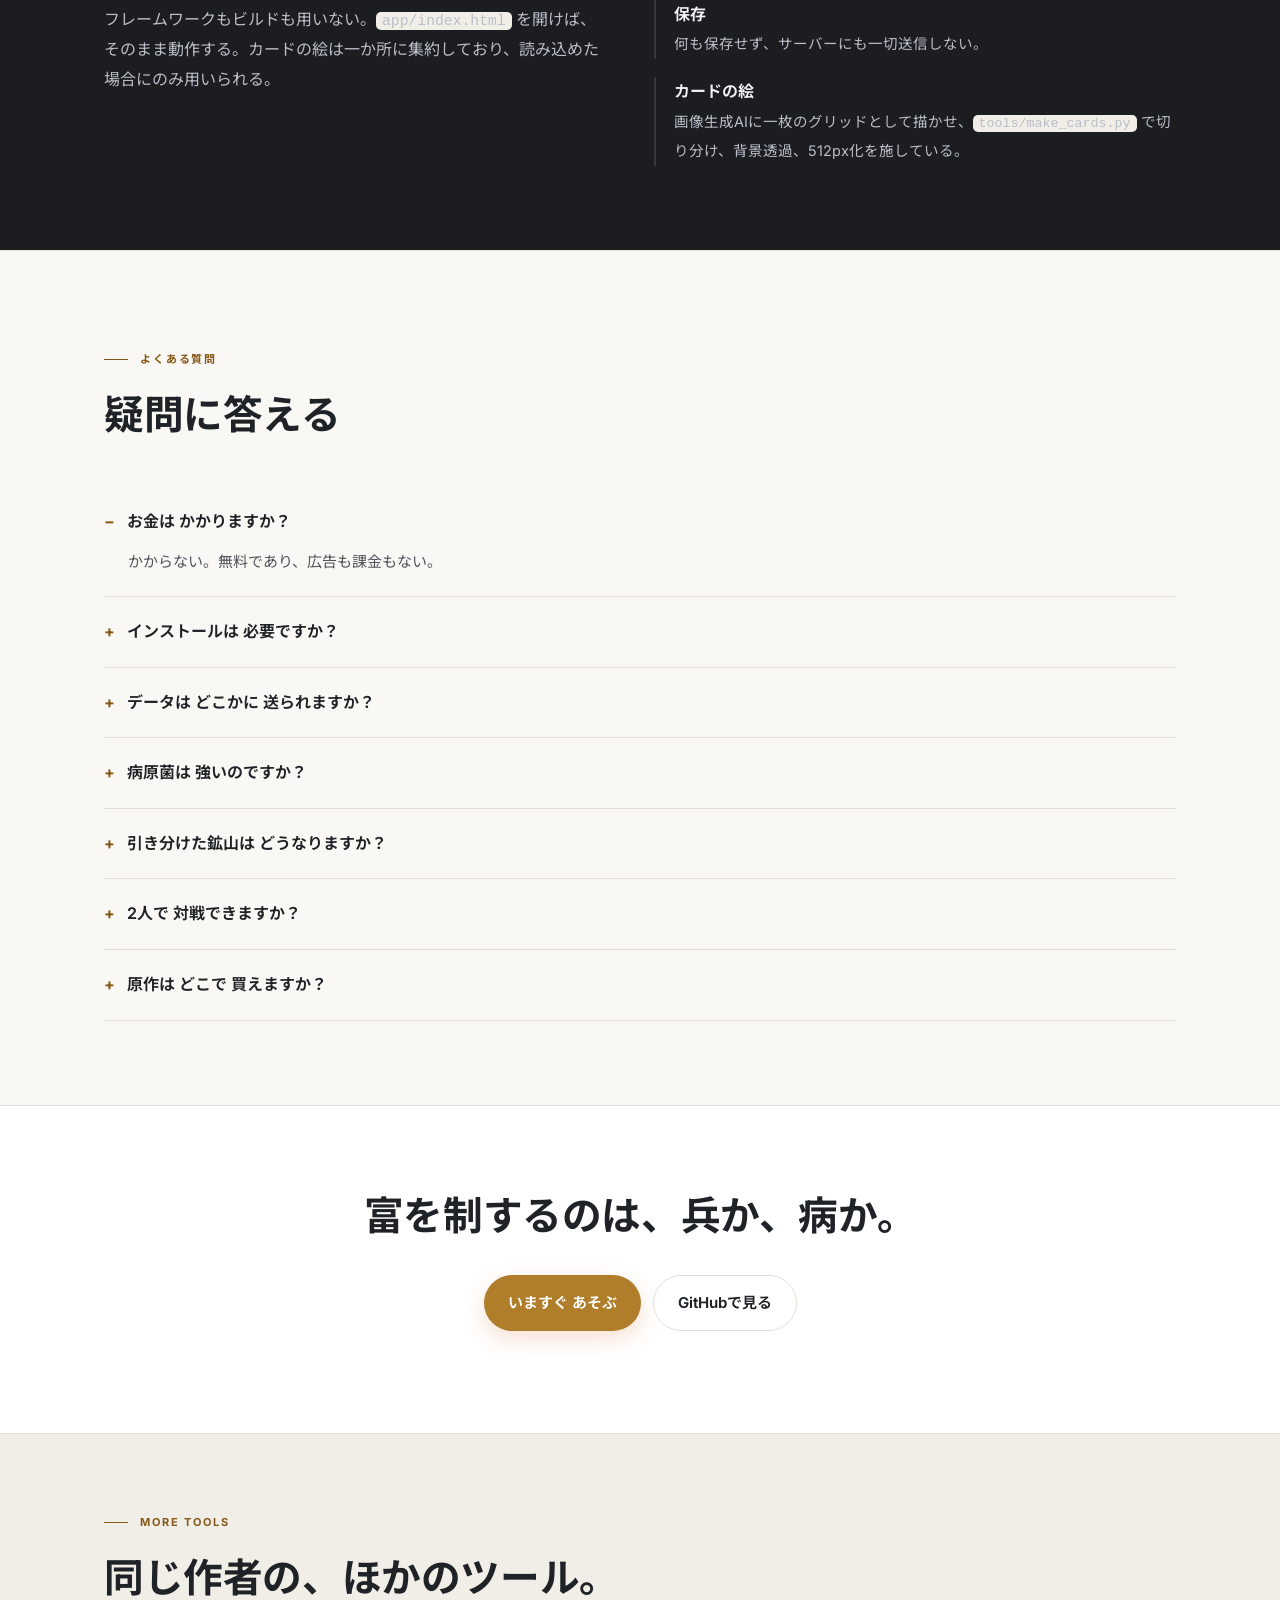
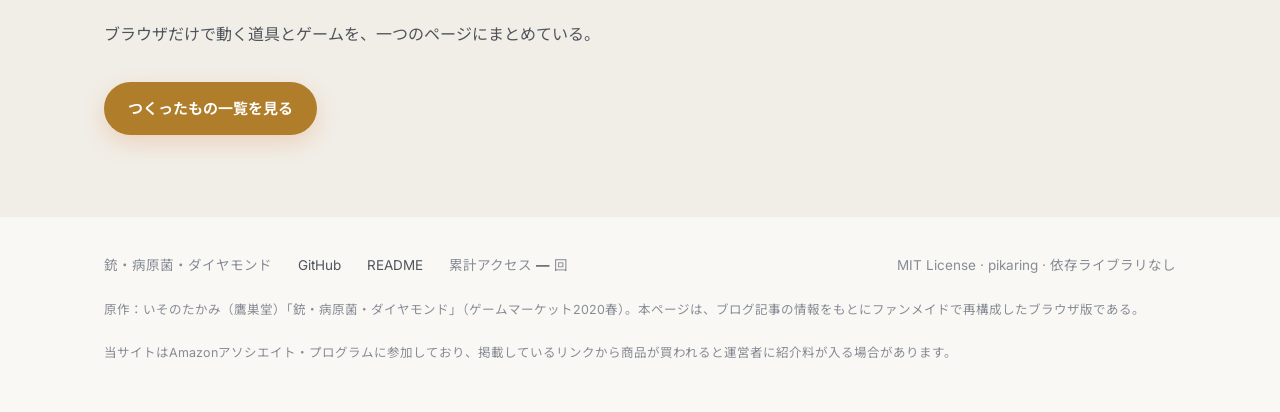
==== commit e7ad870a: "紹介ページの文体を、本の帯のような である調 に改める Co-Authored-By: Claude Opus 5.5 <noreply@anthropic.com> Claude-Session: " ====
--- a/index.html
+++ b/index.html
@@ -22,8 +22,16 @@
 <link rel="stylesheet" href="assets/site.css">
 <script>
   /* ホーム画面に くわえた アイコンから 開いた ときは、紹介ページを とばして
-     そのまま ゲームへ（すでに 入れて ある 方の 使い勝手を かえない ため） */
-  if (window.matchMedia('(display-mode: standalone)').matches || window.navigator.standalone === true) {
+     そのまま ゲームへ（すでに 入れて ある 方の 使い勝手を かえない ため）。
+
+     ただし standalone は「いま 開いて いる ウィンドウの 表示モード」なので、
+     ポータルなど 別の ページを ホーム画面から 開いて いると、そこから たどって
+     きた この ページでも 条件が 成立して しまう。アイコンからの 起動には
+     参照元が 無いので、それを 見て 区別する。 */
+  var fromIcon = !document.referrer;
+  var standalone = window.matchMedia('(display-mode: standalone)').matches
+                || window.navigator.standalone === true;
+  if (fromIcon && standalone) {
     location.replace('app/');
   }
 </script>
@@ -83,15 +91,13 @@
   <div class="wrap hero-grid">
     <div>
       <span class="pill"><b>無料</b> · インストール不要 · 通信なし · MIT License</span>
-      <h1>伏せた1枚で、<br>鉱山ごと奪う。</h1>
-      <p class="lead">産出量の違う5つの鉱山に、同じ5枚の手札から1枚ずつ伏せて置く。
-        大隊は兵士に勝ち、病原菌はほとんどの札と引き分け、その病原菌に偵察兵だけが勝つ。
-        引き分けた鉱山は次のラウンドへ積み増され、終盤ほど1枚の重みが増していきます。</p>
+      <h1>なぜ、伏せた一枚が<br>鉱山を制したのか。</h1>
+      <p class="lead">産出量の異なる五つの鉱山に、同一の手札五枚から一枚ずつを伏せて置く。大隊は兵士を破り、病原菌はほとんどの札と相打ちとなり、その病原菌を偵察兵のみが制する。決着のつかなかった鉱山は次のラウンドへ積み増され、終盤に至るほど一枚の重みは増していく。</p>
       <div class="hero-actions">
         <a class="btn btn-main" href="app/">いますぐ あそぶ</a>
         <a class="btn btn-sub" href="https://github.com/pikaring/guns-germs-and-diamond">GitHubで見る</a>
       </div>
-      <p class="hero-note">ホーム画面に追加すると、アプリのように全画面で開けます。</p>
+      <p class="hero-note">ホーム画面に追加すれば、アプリと同様に全画面で起動できる。</p>
     </div>
 
     <div class="phone" aria-hidden="true">
@@ -138,45 +144,41 @@
   <div class="wrap">
     <div class="sec-head">
       <p class="eyebrow">BOARD GAME SHELF</p>
-      <h2>このゲームの、うしろにある本。</h2>
-      <p>タイトルの元ネタと、作ろうと思ったきっかけと、作るときに読んだ本です。</p>
+      <h2>本作の背景をなす書物。</h2>
+      <p>題名の出典、制作の契機、そして設計にあたり参照した書物を挙げる。</p>
     </div>
     <div class="goods-grid">
 
       <div class="good" data-asin="4794218788">
         <p class="gcat">元ネタ</p>
         <h3>銃・病原菌・鉄（上）</h3>
-        <p>ジャレド・ダイアモンド／草思社文庫。なぜ大陸ごとに歴史の進み方が違ったのかを、
-          銃・病原菌・鉄という3つの言葉で解く一冊。原作のタイトルは、この本をもじったものです。</p>
+        <p>ジャレド・ダイアモンド／草思社文庫。なぜ大陸ごとに歴史の歩みは異なったのか。その問いを銃・病原菌・鉄の三語で解き明かした名著である。原作の題名は、本書に由来する。</p>
         <a class="glink" href="https://www.amazon.co.jp/dp/4794218788?tag=redcomet-22" target="_blank" rel="sponsored noopener">Amazonで見る ↗</a>
       </div>
 
       <div class="good" data-asin="4091244076">
         <p class="gcat">マンガ</p>
         <h3>放課後さいころ倶楽部（1）</h3>
-        <p>中道裕大／ゲッサン少年サンデーコミックス。京都の女子高生がボードゲームに出会っていく話。
-          原作者がこの作品を読んで「自分もゲームを作りたい」と思ったのが、そもそもの始まりでした。</p>
+        <p>中道裕大／ゲッサン少年サンデーコミックス。京都の女子高生たちがボードゲームと出会う物語。原作者が本作を読み、自らゲームを作ろうと志したことが、すべての発端である。</p>
         <a class="glink" href="https://www.amazon.co.jp/dp/4091244076?tag=redcomet-22" target="_blank" rel="sponsored noopener">Amazonで見る ↗</a>
       </div>
 
       <div class="good" data-asin="4905158656">
         <p class="gcat">ゲーム集</p>
         <h3>ライナー・クニツィアのダイス・トランプゲーム集</h3>
-        <p>ライナー・クニツィア／スモール出版。トランプとサイコロだけで遊べるゲームを集めた本。
-          少ない道具で読み合いを作る設計のお手本が、たくさん詰まっています。</p>
+        <p>ライナー・クニツィア／スモール出版。トランプとサイコロのみで遊べるゲームの集成。最小の道具から読み合いを生む設計の範例が、数多く収められている。</p>
         <a class="glink" href="https://www.amazon.co.jp/dp/4905158656?tag=redcomet-22" target="_blank" rel="sponsored noopener">Amazonで見る ↗</a>
       </div>
 
       <div class="good" data-asin="B00E3R9ZRA">
         <p class="gcat">マンガ</p>
         <h3>賭博黙示録カイジ（1）</h3>
-        <p>福本伸行／講談社。いちばん弱い札が、いちばん強い札を止める——「Eカード」のあの形が、
-          病原菌と兵士の関係を考えるときのヒントになりました。</p>
+        <p>福本伸行／講談社。最弱の札が最強の札を討つ「Eカード」の構造は、病原菌と兵士の関係を設計する上での示唆となった。</p>
         <a class="glink" href="https://www.amazon.co.jp/dp/B00E3R9ZRA?tag=redcomet-22" target="_blank" rel="sponsored noopener">Amazonで見る ↗</a>
       </div>
 
     </div>
-    <p class="goods-note">リンクは Amazonアソシエイトです。価格と 画像は 毎日 とりなおしています。</p>
+    <p class="goods-note">リンクは Amazonアソシエイトである。価格と画像は毎日更新している。</p>
   </div>
 </section>
 
@@ -184,49 +186,45 @@
   <div class="wrap">
     <div class="sec-head">
       <p class="eyebrow">どんなゲーム</p>
-      <h2>三すくみの5枚を、5つの鉱山へ。</h2>
-      <p>手札は毎ラウンド 0〜4 の5枚に戻ります。強い札をどの鉱山に置くか、
-        それだけを決める10分のゲームです。</p>
+      <h2>三すくみの五枚を、五つの鉱山へ。</h2>
+      <p>手札は毎ラウンド 0〜4 の五枚に戻る。問われるのはただ一つ、いずれの札をいずれの鉱山に置くか、である。</p>
     </div>
     <div class="cards">
       <div class="card">
         <span class="num">01</span>
         <h3>大隊 &gt; 偵察兵 &gt; 病原菌 &gt; …</h3>
-        <p>数字が大きい方が勝つ、ふつうの強弱。ただし <b>病原菌（0）</b> は兵士の誰とも引き分け、
-          その病原菌に <b>偵察兵（1）</b> だけが勝ちます。</p>
+        <p>原則として、数字の大きい方が勝つ。ただし <b>病原菌（0）</b> はいかなる兵士とも相打ちとなり、その病原菌を破り得るのは <b>偵察兵（1）</b> のみである。</p>
         <ul>
-          <li>0 病原菌 Germs：1以外の全カードと引き分け</li>
-          <li>1 偵察兵 Scout：病原菌に勝ち、兵士に負ける</li>
-          <li>2 歩兵隊／3 機銃兵／4 大隊：大きい方が勝ち</li>
+          <li>0 病原菌 Germs：偵察兵以外のすべての札と相打ち</li>
+          <li>1 偵察兵 Scout：病原菌を破り、兵士に敗れる</li>
+          <li>2 歩兵隊／3 機銃兵／4 大隊：数字の大きい方が勝つ</li>
         </ul>
       </div>
       <div class="card">
         <span class="num">02</span>
-        <h3>鉱山は毎ラウンド 復活する</h3>
-        <p>取られた鉱山には、次のラウンドに同じ産出量の鉱山カードが1枚 配り直されます。
-          💎5の鉱山を取っても、そこは次もまた💎5です。</p>
+        <h3>鉱山は毎ラウンド再生する</h3>
+        <p>獲得された鉱山には、次のラウンドに同じ産出量の鉱山カードが一枚配り直される。💎5の鉱山を得ても、そこは次もまた💎5である。</p>
         <ul>
-          <li>5つの鉱山は左から 💎1・2・3・4・5</li>
-          <li>盤から鉱山が消えることはない</li>
+          <li>五つの鉱山は、左から 💎1・2・3・4・5</li>
+          <li>盤上から鉱山が失われることはない</li>
         </ul>
       </div>
       <div class="card">
         <span class="num">03</span>
-        <h3>引き分けは 積み増される</h3>
-        <p>引き分けた鉱山はカードが積み重なり、次のラウンドにもう1枚 配られます。
-          💎4の鉱山が引き分けなら、次は💎4が2枚で <b>8点</b>。</p>
+        <h3>相打ちは積み増される</h3>
+        <p>相打ちとなった鉱山にはカードが積み重なり、次のラウンドにさらに一枚が配られる。💎4の鉱山が相打ちならば、次は💎4が二枚で <b>8点</b> となる。</p>
         <ul>
-          <li>病原菌で止めた山が、そのまま自分の狙い目にもなる</li>
-          <li>3ラウンド目まで引き分けた山は、誰の手にも渡らない</li>
+          <li>病原菌で押さえた山は、そのまま自らの標的ともなる</li>
+          <li>第3ラウンドまで決着しなかった山は、いずれの手にも渡らない</li>
         </ul>
       </div>
       <div class="card">
         <span class="num">04</span>
-        <h3>同じ手札、同じ盤面</h3>
-        <p>お互いの手札はまったく同じ。運の差はなく、<b>相手がどの山に何を置くか</b> の読み合いだけが残ります。</p>
+        <h3>同一の手札、同一の盤面</h3>
+        <p>双方の手札はまったく同じであり、運の介在する余地はない。残るのは、<b>相手がいずれの山に何を置くか</b> という読み合いのみである。</p>
         <ul>
-          <li>自分の札は表向き、相手の札だけ伏せて進む</li>
-          <li>決めた瞬間に左から順にオープン</li>
+          <li>自らの札は表向き、相手の札のみ伏せて進行する</li>
+          <li>決定と同時に、左から順に公開される</li>
         </ul>
       </div>
     </div>
@@ -237,16 +235,16 @@
   <div class="wrap">
     <div class="sec-head">
       <p class="eyebrow">あそびかた</p>
-      <h2>手札をクリックするだけ。</h2>
+      <h2>操作は、手札を選ぶことのみ。</h2>
     </div>
     <div class="steps-box" style="background:#fff;border:1px solid var(--line)">
-      <div class="flow-step"><em>1</em><span>手札のカードをクリックすると、左の鉱山から順に置かれる</span></div>
-      <div class="flow-step"><em>2</em><span>置きなおしたいときは、その鉱山をクリックすると手札に戻る</span></div>
-      <div class="flow-step"><em>3</em><span>5つ置いたら「これで決める」。そのまま左から順にオープン</span></div>
-      <div class="flow-step"><em>4</em><span>強い札を出した方がダイヤモンドを獲得。鉱山の上に WIN / LOSE / DRAW が出る</span></div>
-      <div class="flow-step"><em>5</em><span>引き分けた鉱山は積み増されて次のラウンドへ。全3ラウンドで決着</span></div>
-    </div>
-    <p class="note">パソコンではクリック、スマホ・タブレットではタップで遊べます。</p>
+      <div class="flow-step"><em>1</em><span>手札のカードをクリックすると、左の鉱山から順に配置される</span></div>
+      <div class="flow-step"><em>2</em><span>置き直す場合は、その鉱山をクリックすれば手札に戻る</span></div>
+      <div class="flow-step"><em>3</em><span>五枚を置き終えたら「これで決める」。左から順に公開される</span></div>
+      <div class="flow-step"><em>4</em><span>強い札を出した側がダイヤモンドを獲得する。鉱山の上に WIN / LOSE / DRAW が示される</span></div>
+      <div class="flow-step"><em>5</em><span>相打ちの鉱山は積み増されて次のラウンドへ持ち越される。全3ラウンドで決着する</span></div>
+    </div>
+    <p class="note">パソコンではクリック、スマートフォン・タブレットではタップで操作する。</p>
   </div>
 </section>
 
@@ -254,42 +252,41 @@
   <div class="wrap">
     <div class="sec-head">
       <p class="eyebrow">対戦相手</p>
-      <h2>All in TEXAS と同じ5人が、卓の向こうに座る。</h2>
+      <h2>卓の向こうに座る、五人の打ち手。</h2>
       <p>同じ作者のテキサスホールデム <a href="https://pikaring.github.io/all-in-texas/">All in TEXAS</a>
-        と共通の5人です。「堅さ・攻め・仕掛け」の3つの値をこのゲーム用に読み替えているので、
-        同じ盤面でも相手によって置き方が変わります。</p>
+        と共通の五人である。「堅さ・攻め・仕掛け」の三つの値を本作向けに読み替えており、同じ盤面であっても、相手によって置き方は異なる。</p>
     </div>
     <div class="cards">
       <div class="card">
         <span class="num">堅実</span>
         <h3>ビエホ</h3>
-        <p>山の価値どおりに、強い札から順に置いてくる。仕掛けはほとんどしないぶん、取りこぼしも少ない。</p>
+        <p>山の価値に従い、強い札から順に置く。仕掛けはほとんど用いない代わりに、取りこぼしも少ない。</p>
       </div>
       <div class="card">
         <span class="num">攻撃</span>
         <h3>ディアブロ</h3>
-        <p>一番大きい山を大隊でもぎ取りに来る。病原菌で止める仕掛けも多く、大きい山ほど荒れる。</p>
+        <p>最大の山を大隊で奪いに来る。病原菌による妨害も多く、大きな山ほど戦局は荒れる。</p>
       </div>
       <div class="card">
         <span class="num">ゆるい</span>
         <h3>ゴルド</h3>
-        <p>置き場がばらける。安い山に大隊が来ることもあり、噛み合うと思わぬ失点になる。</p>
+        <p>置き方に一貫性を欠く。価値の低い山に大隊を投じることもあり、噛み合えば思わぬ失点を招く。</p>
       </div>
       <div class="card">
         <span class="num">標準</span>
         <h3>ヴィニー</h3>
-        <p>教科書どおり。おいしい山を病原菌で止め、そこへ偵察兵を合わせてくる。</p>
+        <p>定石に忠実である。価値の高い山を病原菌で押さえ、そこへ偵察兵を合わせてくる。</p>
       </div>
       <div class="card">
         <span class="num">気まぐれ</span>
         <h3>ロコ</h3>
-        <p>同じ場面でも置き方が変わる。読み切れないぶん、こちらの仕掛けも通りやすい。</p>
+        <p>同じ局面でも置き方が一定しない。読み切れぬ反面、こちらの仕掛けも通りやすい。</p>
       </div>
       <div class="card">
         <span class="num">むずかしさ</span>
         <h3>やさしい／ふつう／むずかしい</h3>
-        <p><b>やさしい</b> は鉱山ごとに「相手が何を置いてきそうか」の予想と理由が出ます。
-          <b>むずかしい</b> は相手があなたの前ラウンドの置き方まで読んできます。</p>
+        <p><b>やさしい</b> では、鉱山ごとに相手の置く札の予想とその根拠が示される。
+          <b>むずかしい</b> では、相手はあなたの前ラウンドの置き方まで読んでくる。</p>
       </div>
     </div>
   </div>
@@ -300,14 +297,13 @@
     <div>
       <p class="eyebrow">つくり</p>
       <h2>HTML / CSS / JavaScript だけ。</h2>
-      <p>フレームワークもビルドも使っていません。<code>app/index.html</code> を開けばそのまま動きます。
-        カードの絵は1か所にまとめてあり、読みこめたときだけ使われます。</p>
+      <p>フレームワークもビルドも用いない。<code>app/index.html</code> を開けば、そのまま動作する。カードの絵は一か所に集約しており、読み込めた場合にのみ用いられる。</p>
     </div>
     <div class="night-list">
-      <div class="night-item"><b>絵の 差しかえ口</b><span><code>app/index.html</code> の <code>CARD_TYPES</code> に画像のパスを書くだけ。読みこめないときは数字だけで遊べます。</span></div>
-      <div class="night-item"><b>相手の 思考</b><span><code>planAssignment()</code> ひとつ。やさしいモードの予想は、同じ関数を乱数なしで走らせた結果です。</span></div>
-      <div class="night-item"><b>保存</b><span>何も保存しません。サーバーにも何も送りません。</span></div>
-      <div class="night-item"><b>カードの絵</b><span>画像生成AIに1枚のグリッドで描かせ、<code>tools/make_cards.py</code> で切り分け・背景透過・512px化しています。</span></div>
+      <div class="night-item"><b>絵の 差しかえ口</b><span><code>app/index.html</code> の <code>CARD_TYPES</code> に画像のパスを記すのみ。読み込めない場合は数字だけで遊べる。</span></div>
+      <div class="night-item"><b>相手の 思考</b><span><code>planAssignment()</code> ただ一つ。やさしいモードの予想は、同じ関数を乱数なしで実行した結果である。</span></div>
+      <div class="night-item"><b>保存</b><span>何も保存せず、サーバーにも一切送信しない。</span></div>
+      <div class="night-item"><b>カードの絵</b><span>画像生成AIに一枚のグリッドとして描かせ、<code>tools/make_cards.py</code> で切り分け、背景透過、512px化を施している。</span></div>
     </div>
   </div>
 </section>
@@ -316,21 +312,21 @@
   <div class="wrap">
     <div class="sec-head">
       <p class="eyebrow">よくある質問</p>
-      <h2>気になるところ</h2>
-    </div>
-    <details open><summary>お金は かかりますか？</summary><p>かかりません。無料で、広告も課金もありません。</p></details>
-    <details><summary>インストールは 必要ですか？</summary><p>不要です。ブラウザで開くだけ。ホーム画面に追加すると、アプリのように全画面で開けます。</p></details>
-    <details><summary>データは どこかに 送られますか？</summary><p>送られません。得点も設定も、その場かぎりで保存すらしていません。</p></details>
-    <details><summary>病原菌は 強いのですか？</summary><p>勝てませんが、ほとんど負けません。偵察兵にだけ負け、兵士とはすべて引き分けます。相手に取らせたくない鉱山へ置いて、積み増して仕切り直すための札です。</p></details>
-    <details><summary>引き分けた鉱山は どうなりますか？</summary><p>カードが積み重なり、次のラウンドにもう1枚配られます。💎4の鉱山が引き分けなら、次のラウンドは💎4が2枚で8点になります。3ラウンド目まで決着しなければ、どちらの手にも渡りません。</p></details>
-    <details><summary>2人で 対戦できますか？</summary><p>いまはCPU対戦のみです。相手は5人から選べ、むずかしさも3段階あります。</p></details>
-    <details><summary>原作は どこで 買えますか？</summary><p>アナログ版は、いそのたかみ氏（鷹巣堂）がゲームマーケット2020春で発表したカードゲームです。くわしくは<a href="https://isonotakami.hatenadiary.jp/archive/category/%E9%8A%83%E3%83%BB%E7%97%85%E5%8E%9F%E8%8F%8C%E3%83%BB%E3%83%80%E3%82%A4%E3%83%A4%E3%83%A2%E3%83%B3%E3%83%89" target="_blank" rel="noopener">鷹巣堂のブログ</a>をご覧ください。</p></details>
+      <h2>疑問に答える</h2>
+    </div>
+    <details open><summary>お金は かかりますか？</summary><p>かからない。無料であり、広告も課金もない。</p></details>
+    <details><summary>インストールは 必要ですか？</summary><p>不要である。ブラウザで開くだけで遊べる。ホーム画面に追加すれば、アプリと同様に全画面で起動できる。</p></details>
+    <details><summary>データは どこかに 送られますか？</summary><p>送られない。得点も設定もその場限りで、保存すらしていない。</p></details>
+    <details><summary>病原菌は 強いのですか？</summary><p>勝つことはないが、ほとんど負けることもない。偵察兵にのみ敗れ、兵士とはすべて相打ちとなる。相手に渡したくない鉱山に置き、積み増して仕切り直すための札である。</p></details>
+    <details><summary>引き分けた鉱山は どうなりますか？</summary><p>カードが積み重なり、次のラウンドにさらに一枚が配られる。💎4の鉱山が相打ちならば、次のラウンドは💎4が二枚で8点となる。第3ラウンドまで決着しなければ、いずれの手にも渡らない。</p></details>
+    <details><summary>2人で 対戦できますか？</summary><p>現在はCPU対戦のみである。相手は五人から選べ、むずかしさも3段階を用意している。</p></details>
+    <details><summary>原作は どこで 買えますか？</summary><p>アナログ版は、いそのたかみ氏（鷹巣堂）がゲームマーケット2020春で発表したカードゲームである。詳しくは<a href="https://isonotakami.hatenadiary.jp/archive/category/%E9%8A%83%E3%83%BB%E7%97%85%E5%8E%9F%E8%8F%8C%E3%83%BB%E3%83%80%E3%82%A4%E3%83%A4%E3%83%A2%E3%83%B3%E3%83%89" target="_blank" rel="noopener">鷹巣堂のブログ</a>を参照されたい。</p></details>
   </div>
 </section>
 
 <section class="cta">
   <div class="wrap">
-    <h2>5つの鉱山が、もう並んでいます。</h2>
+    <h2>富を制するのは、兵か、病か。</h2>
     <div class="hero-actions">
       <a class="btn btn-main" href="app/">いますぐ あそぶ</a>
       <a class="btn btn-sub" href="https://github.com/pikaring/guns-germs-and-diamond">GitHubで見る</a>
@@ -343,7 +339,7 @@
     <div class="sec-head">
       <p class="eyebrow">MORE TOOLS</p>
       <h2>同じ作者の、ほかのツール。</h2>
-      <p>ブラウザだけで動く道具とゲームを、ひとつのページにまとめています。</p>
+      <p>ブラウザだけで動く道具とゲームを、一つのページにまとめている。</p>
     </div>
     <div class="hero-actions">
       <a class="btn btn-main" href="https://pikaring.github.io/">つくったもの一覧を見る</a>
@@ -358,7 +354,7 @@
     <a href="https://github.com/pikaring/guns-germs-and-diamond/blob/main/README.md">README</a>
     <span class="counter">累計アクセス <b id="counter-value">―</b> 回</span>
     <span class="sep">MIT License · pikaring · 依存ライブラリなし</span>
-    <span class="disclosure">原作：いそのたかみ（鷹巣堂）「銃・病原菌・ダイヤモンド」（ゲームマーケット2020春）。本ページはブログ記事の情報をもとにファンメイドで再構成したブラウザ版です。</span>
+    <span class="disclosure">原作：いそのたかみ（鷹巣堂）「銃・病原菌・ダイヤモンド」（ゲームマーケット2020春）。本ページは、ブログ記事の情報をもとにファンメイドで再構成したブラウザ版である。</span>
     <span class="disclosure">当サイトはAmazonアソシエイト・プログラムに参加しており、掲載しているリンクから商品が買われると運営者に紹介料が入る場合があります。</span>
   </div>
 </footer>
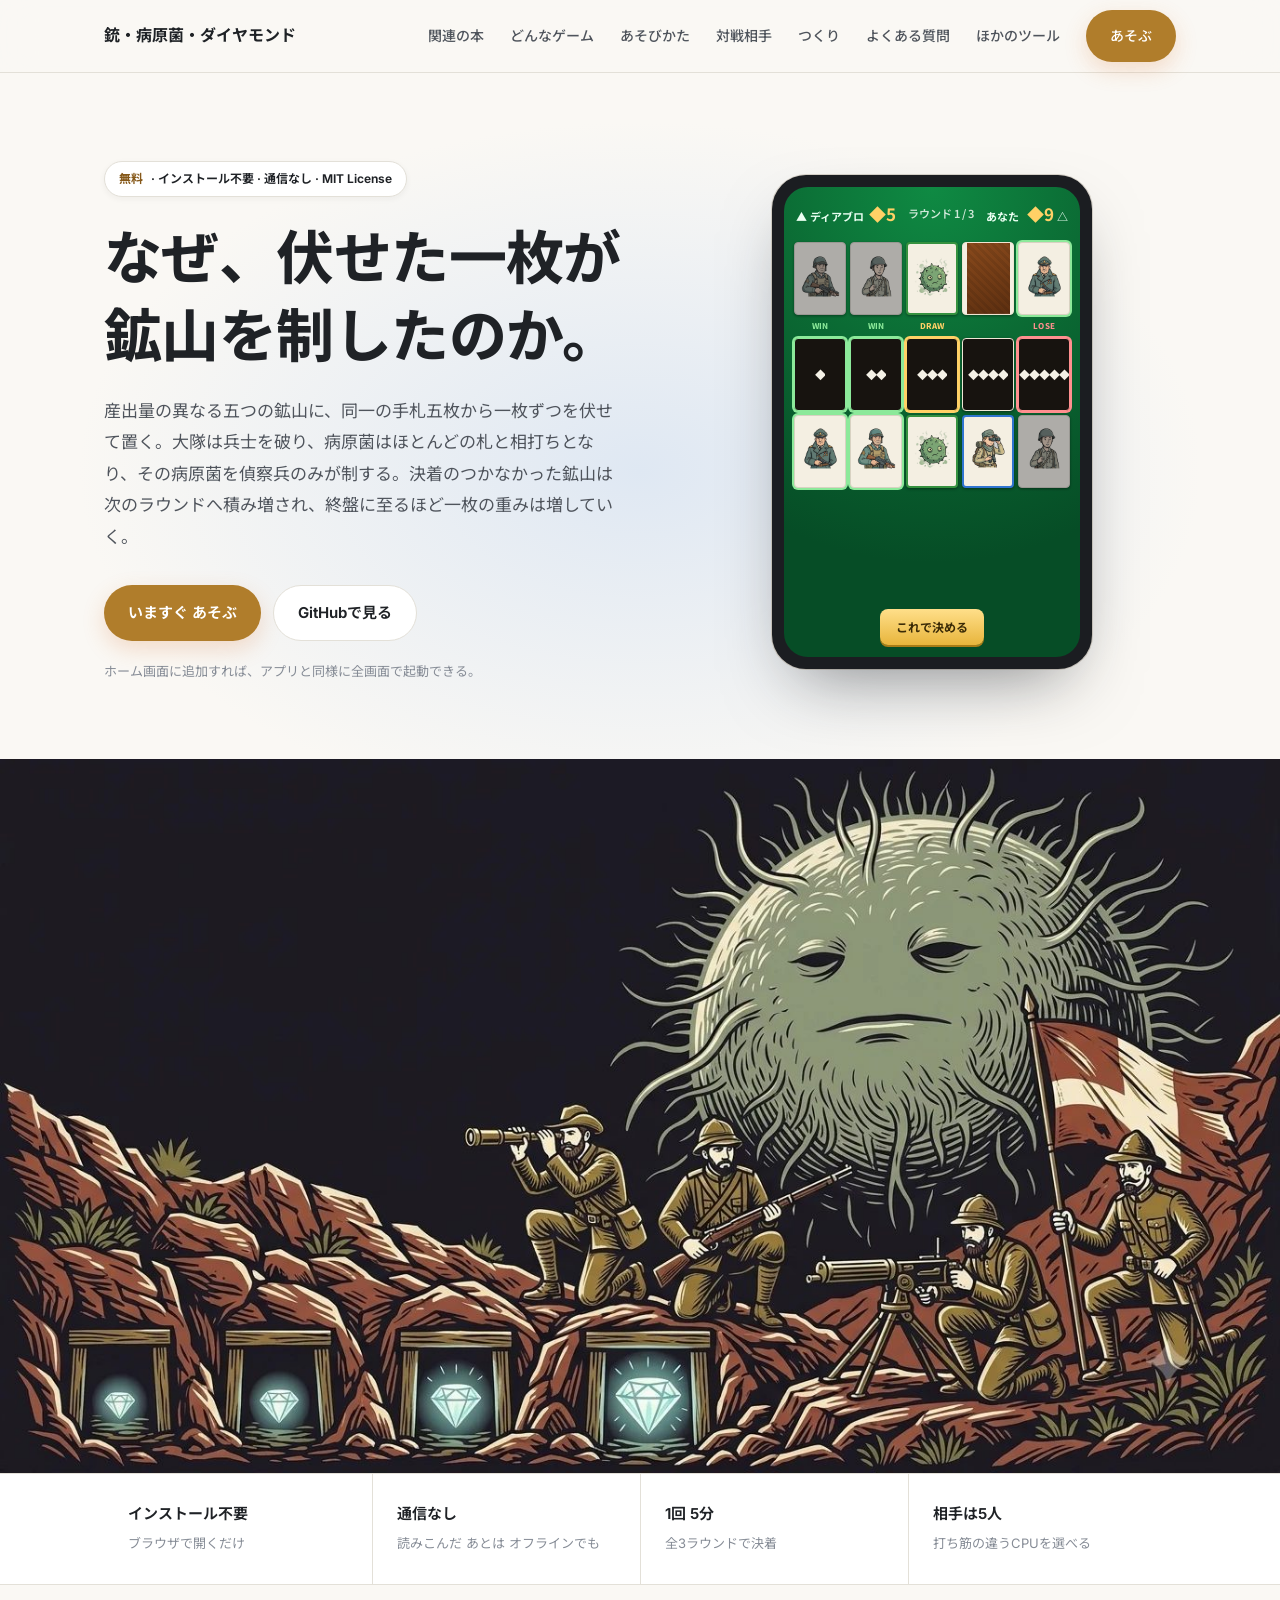
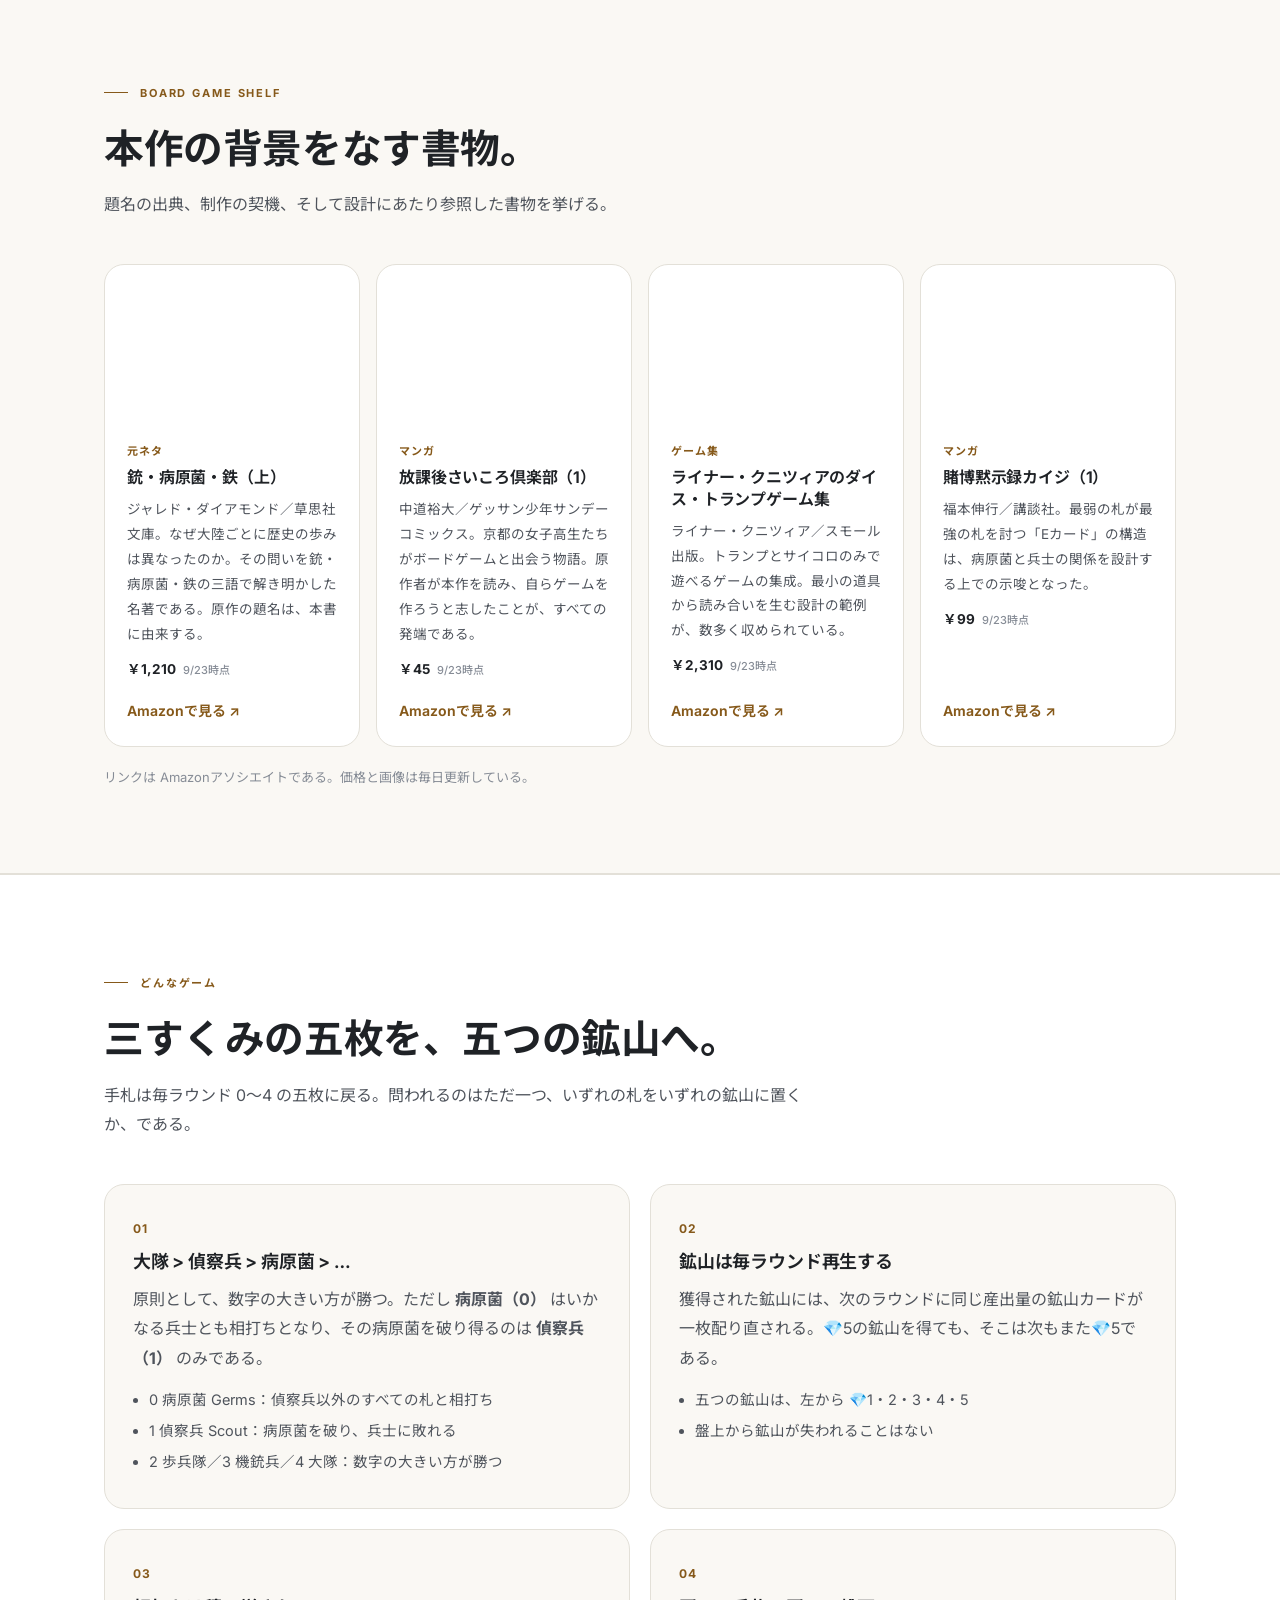
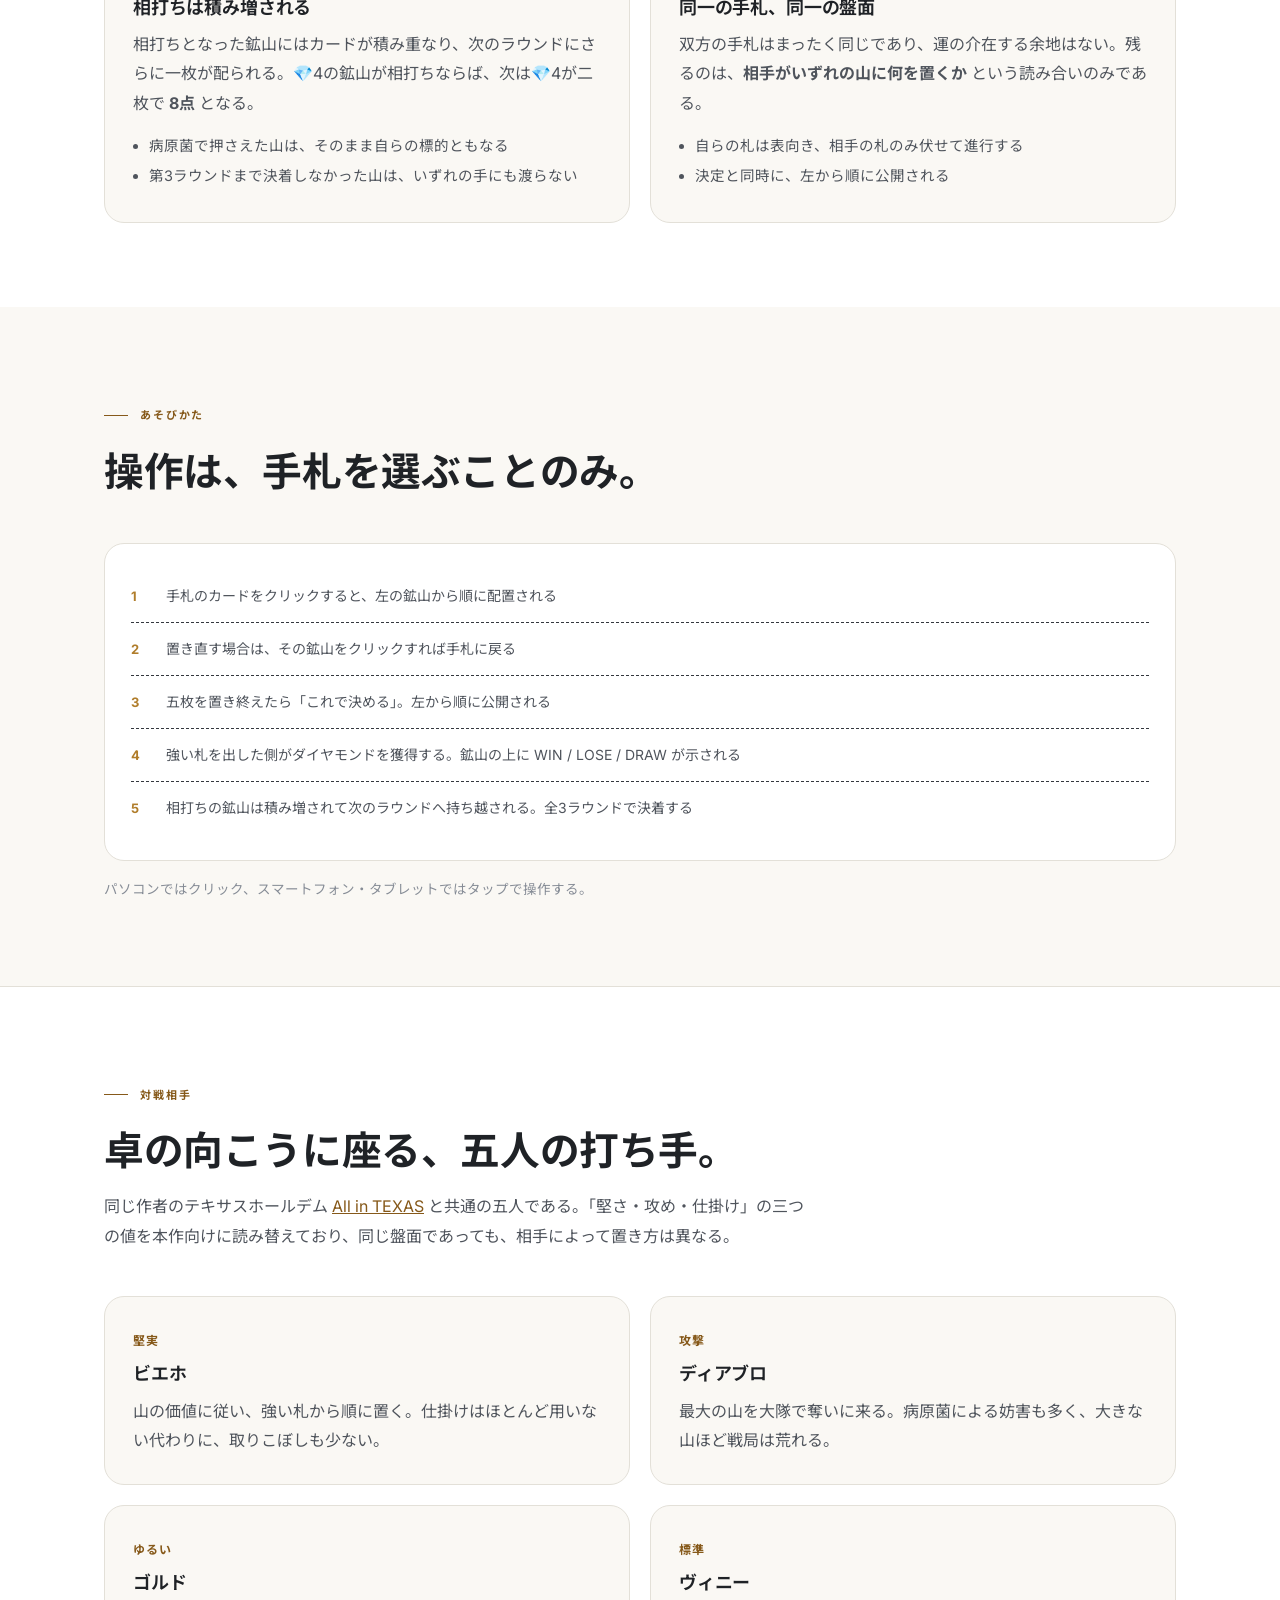
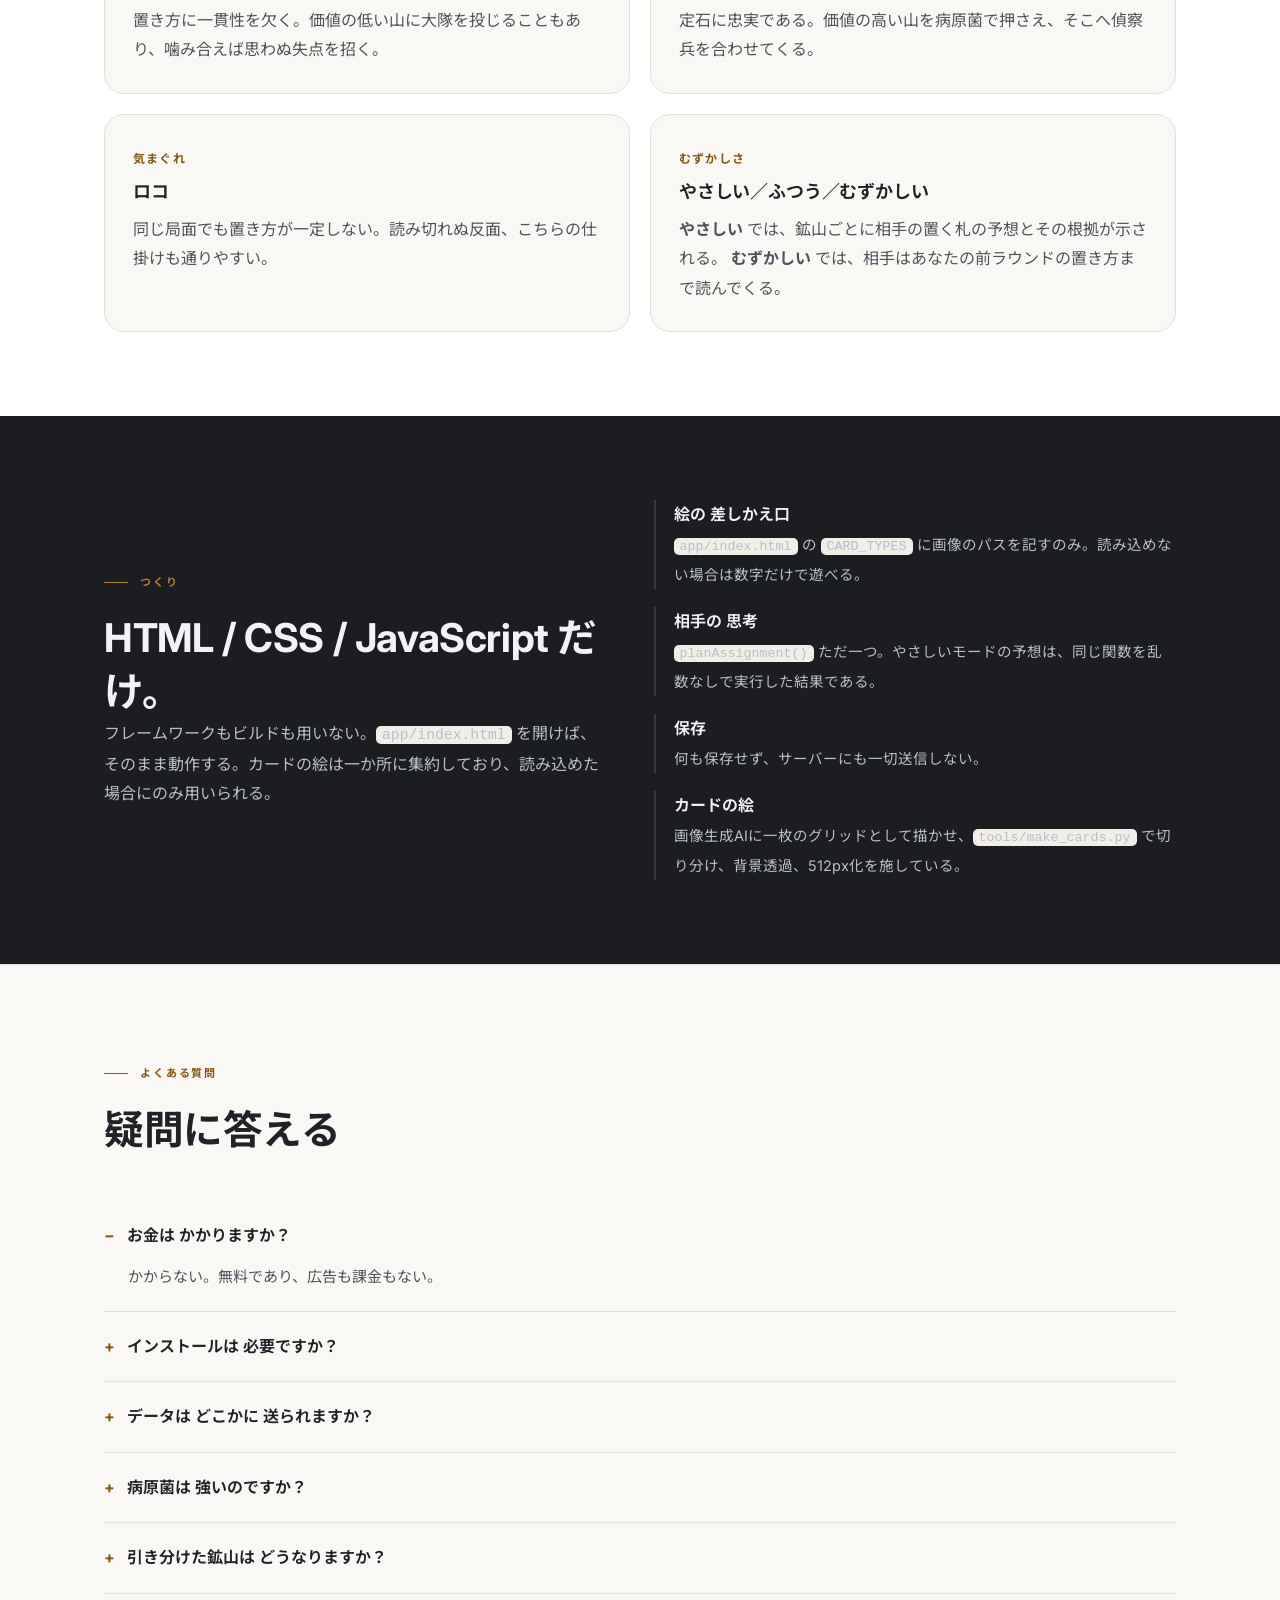
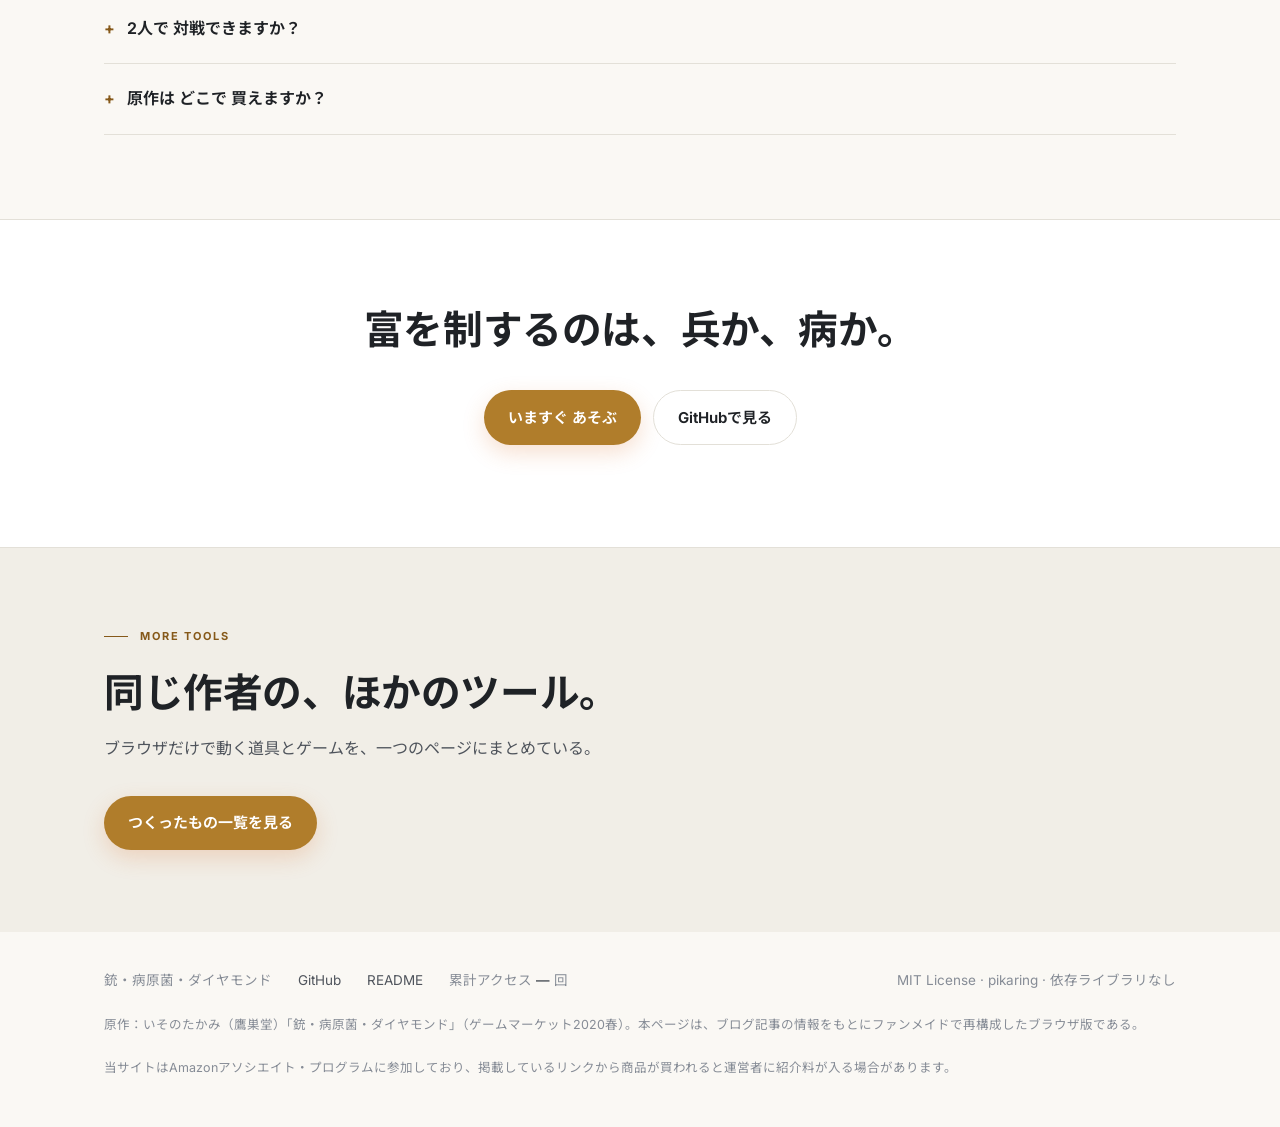
==== commit 79f08c48: "紹介ページにイラストのバナーを貼り、共有用サムネイル（og.jpg 1200×630）にする Co-Authored-By: Claude Opus 5.5 <noreply@anthropic.co" ====
--- a/index.html
+++ b/index.html
@@ -12,7 +12,10 @@
 <meta property="og:title" content="銃・病原菌・ダイヤモンド｜5つの鉱山を奪い合う、読み合いのカードゲーム">
 <meta property="og:description" content="病原菌・偵察兵・兵士の三すくみで、5つの鉱山からダイヤモンドを奪い合う2人用カードゲーム。インストール不要・通信なし。">
 <meta property="og:url" content="https://pikaring.github.io/guns-germs-and-diamond/">
-<meta property="og:image" content="https://pikaring.github.io/guns-germs-and-diamond/assets/icon.png">
+<meta property="og:image" content="https://pikaring.github.io/guns-germs-and-diamond/assets/og.jpg">
+<meta property="og:image:width" content="1200">
+<meta property="og:image:height" content="630">
+<meta name="twitter:card" content="summary_large_image">
 
 <link rel="icon" href="assets/favicon.png" type="image/png">
 <link rel="apple-touch-icon" href="assets/icon.png">
@@ -131,6 +134,8 @@
   </div>
 </section>
 
+<div class="art-banner"><img src="assets/hero.jpg" alt="塹壕から鉱山のダイヤモンドを狙う偵察兵・歩兵・機銃兵・旗手と、その背後に浮かぶ巨大な病原菌" width="1376" height="768" loading="lazy"></div>
+
 <div class="specs">
   <div class="wrap specs-grid">
     <div class="spec"><b>インストール不要</b><span>ブラウザで開くだけ</span></div>
--- a/assets/site.css
+++ b/assets/site.css
@@ -329,3 +329,7 @@
   font-size: 12px;
   box-shadow: 0 2px 0 #a87c16;
 }
+
+/* 紹介ページのバナー（Gemini で描いたイラスト） */
+.art-banner { background: #1e1a24; }
+.art-banner img { display: block; width: 100%; max-width: 1376px; height: auto; margin: 0 auto; }
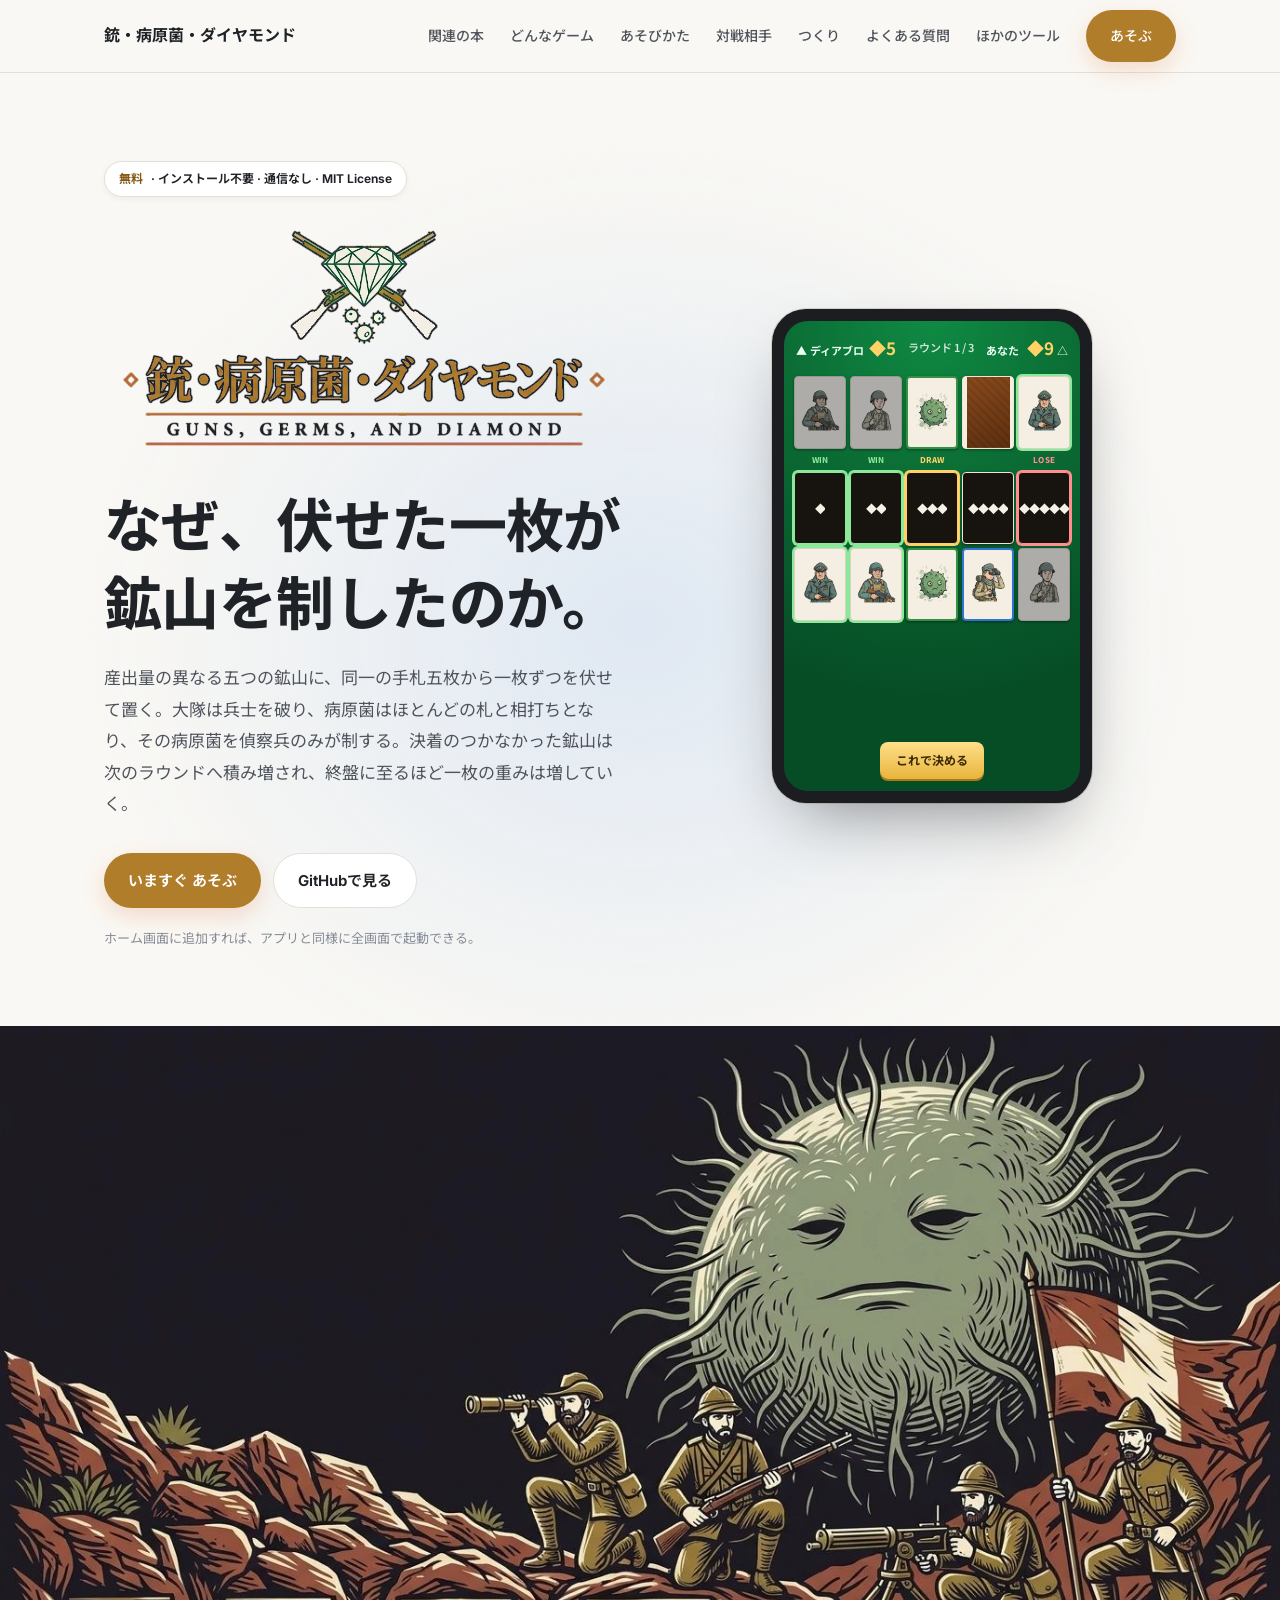
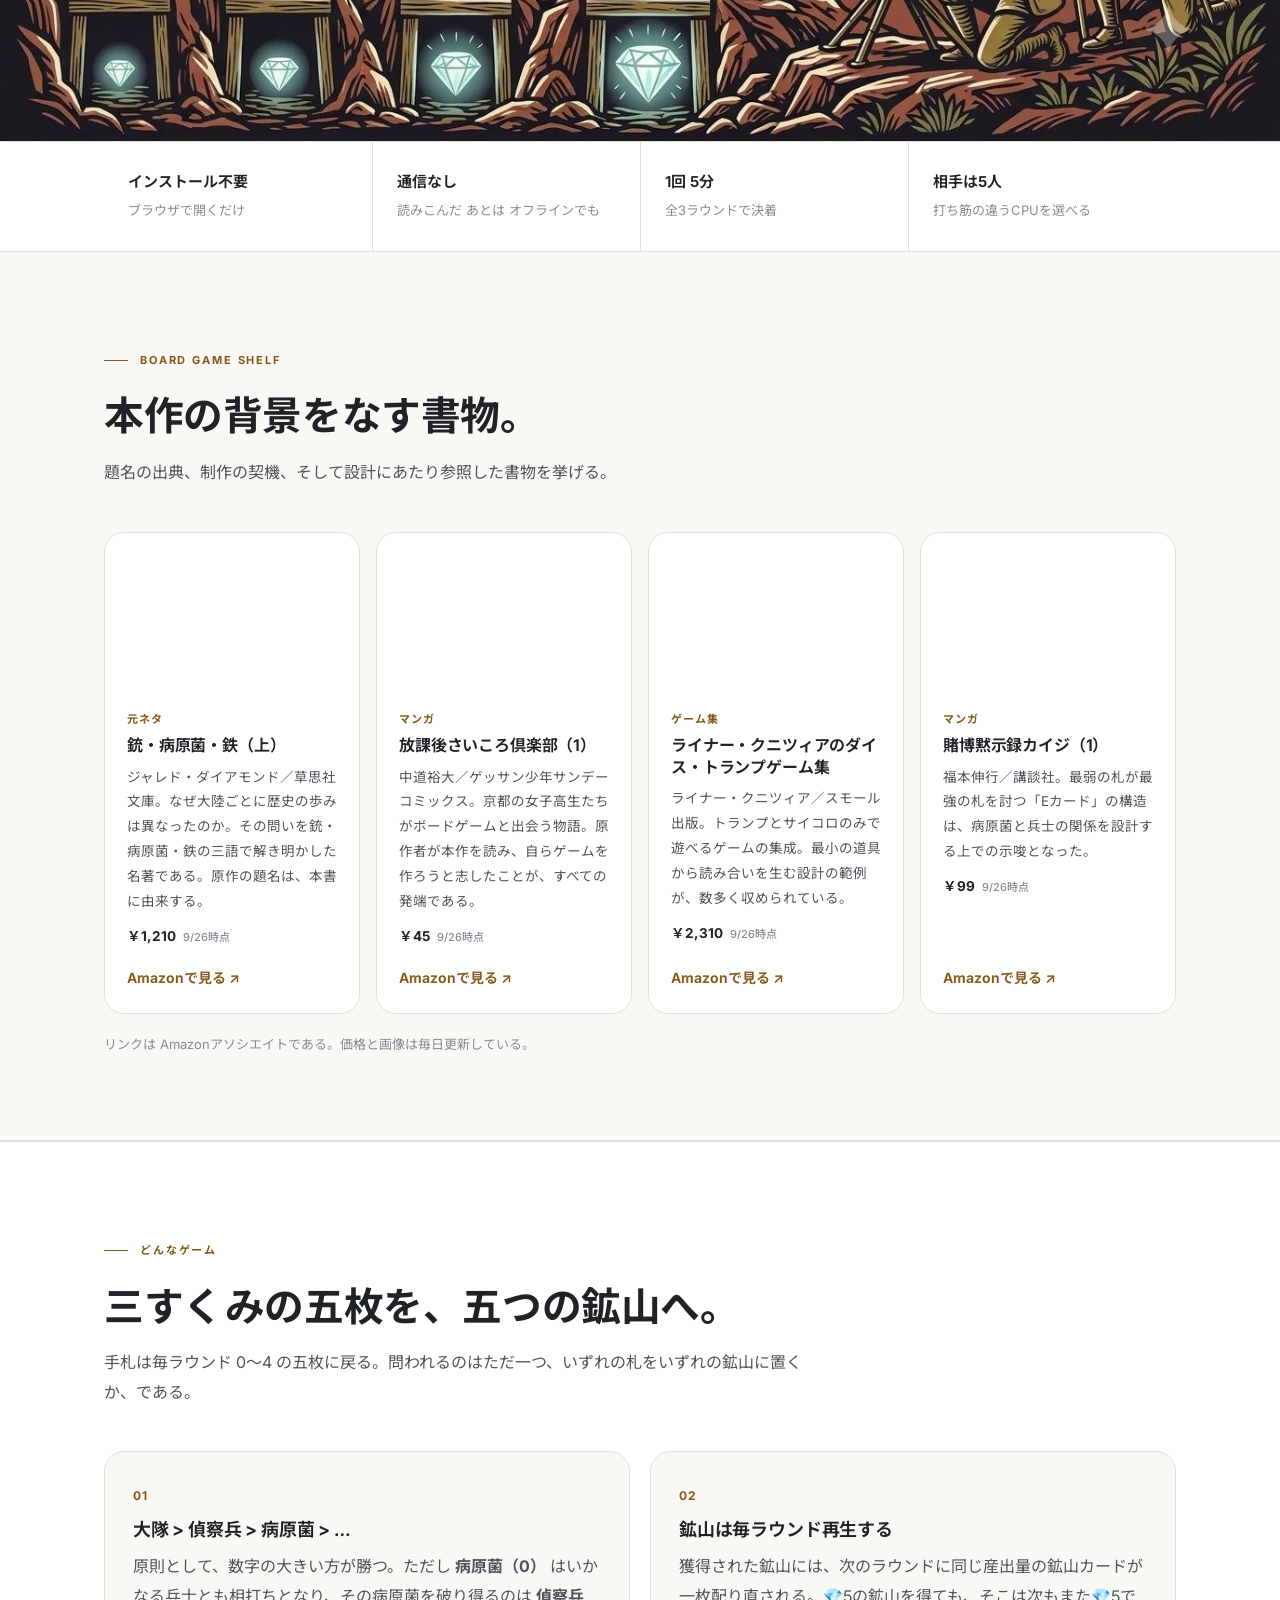
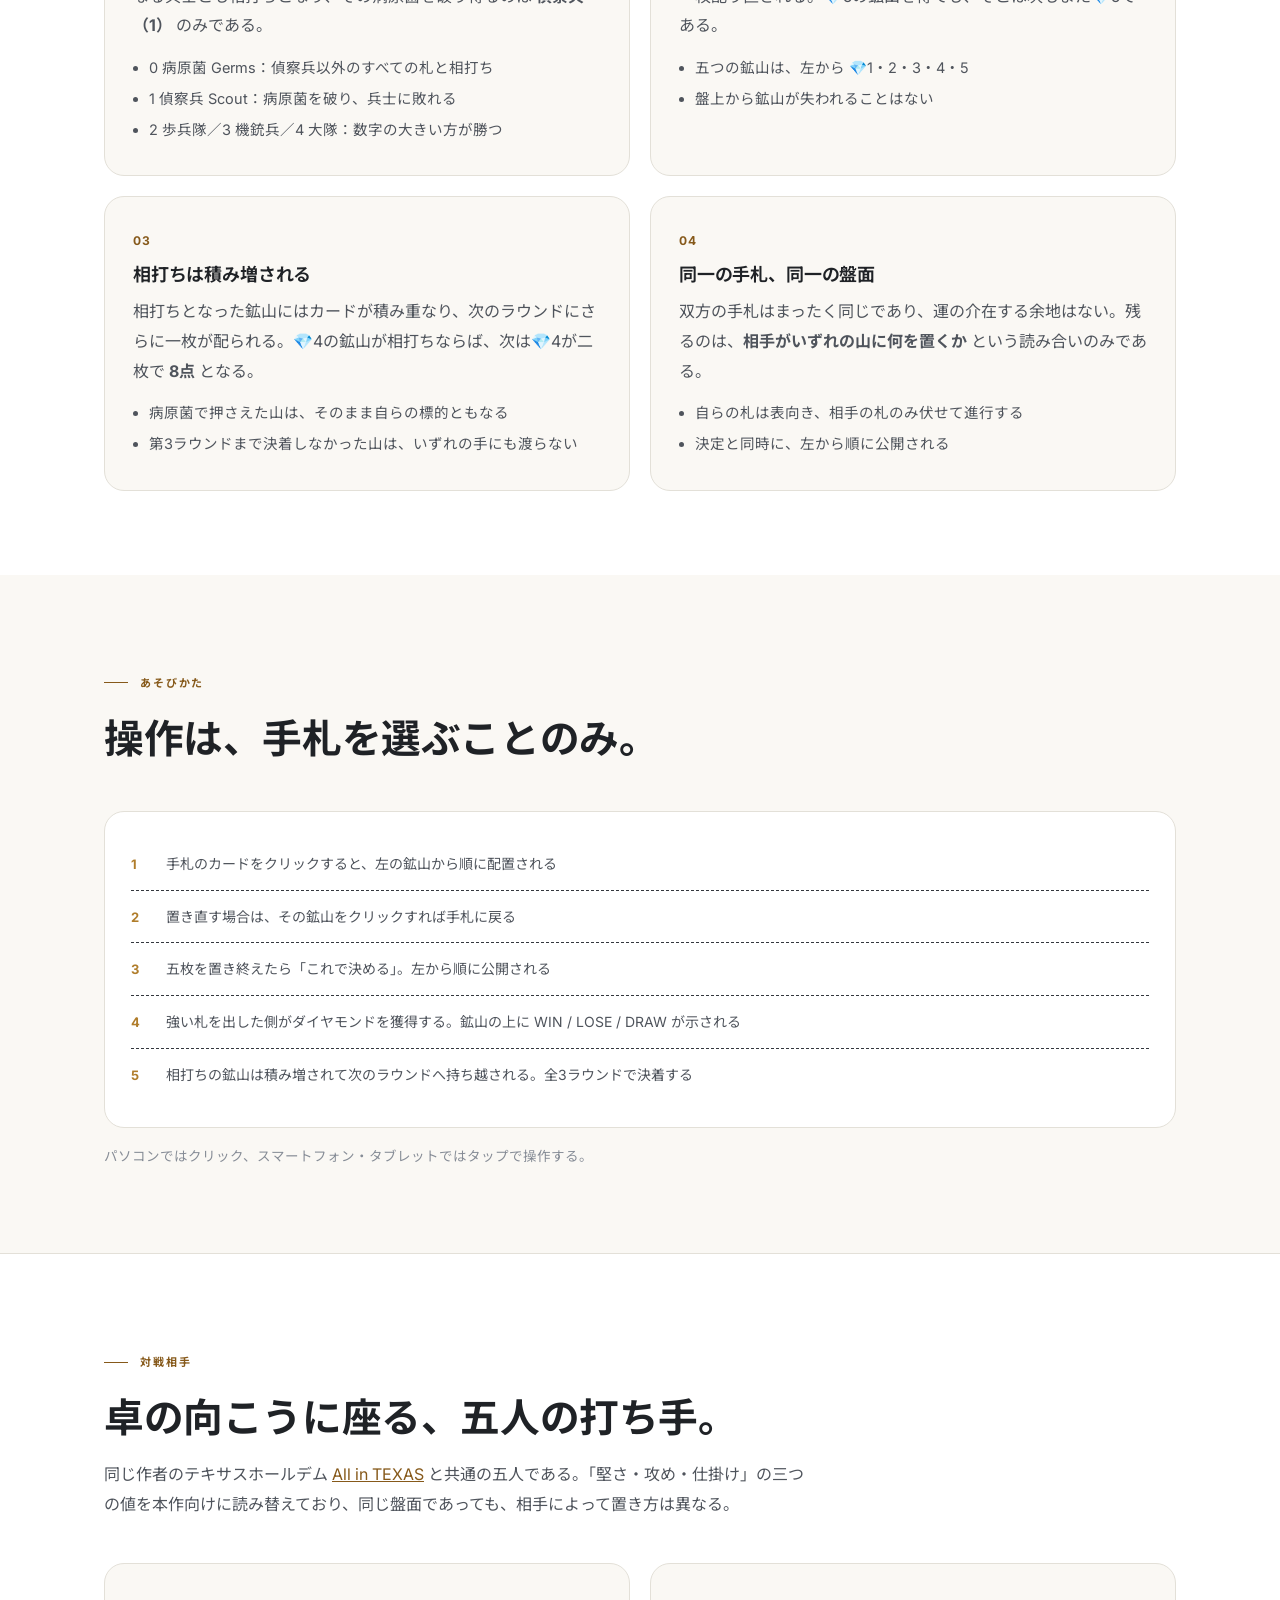
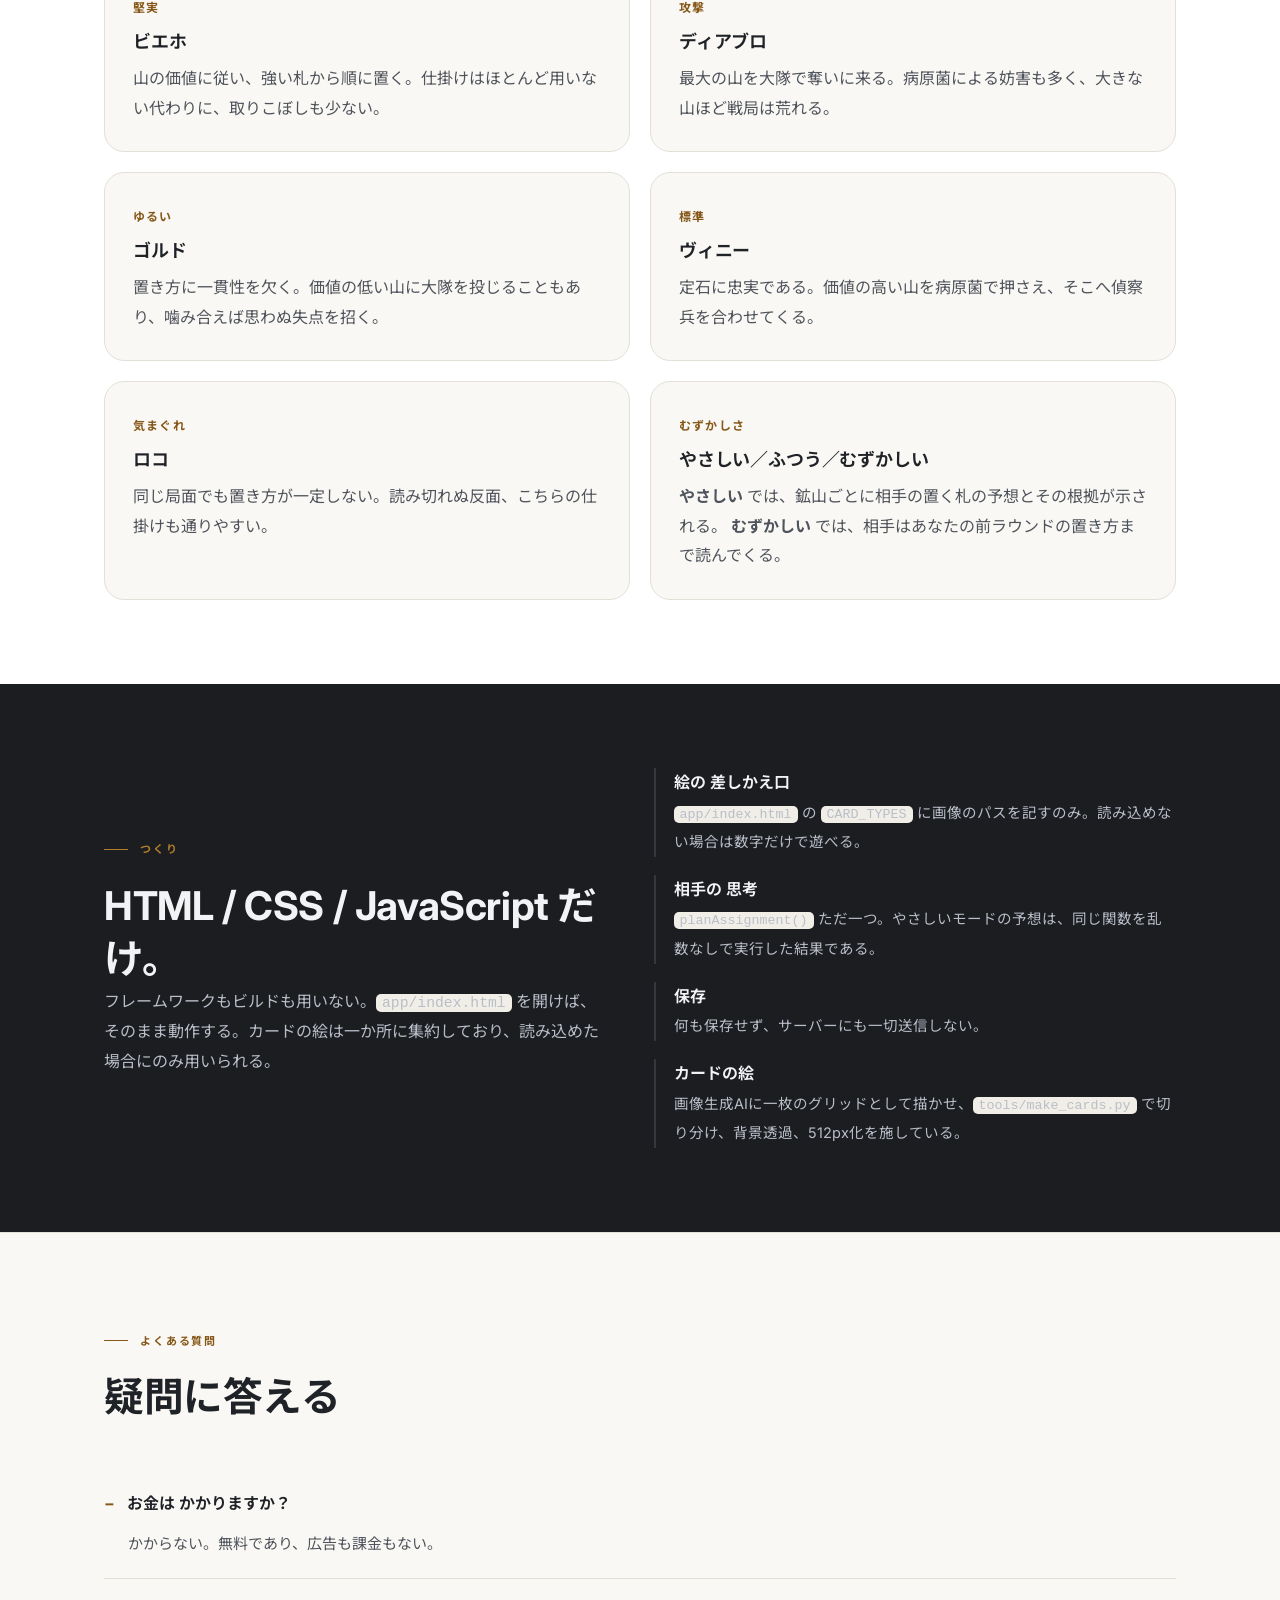
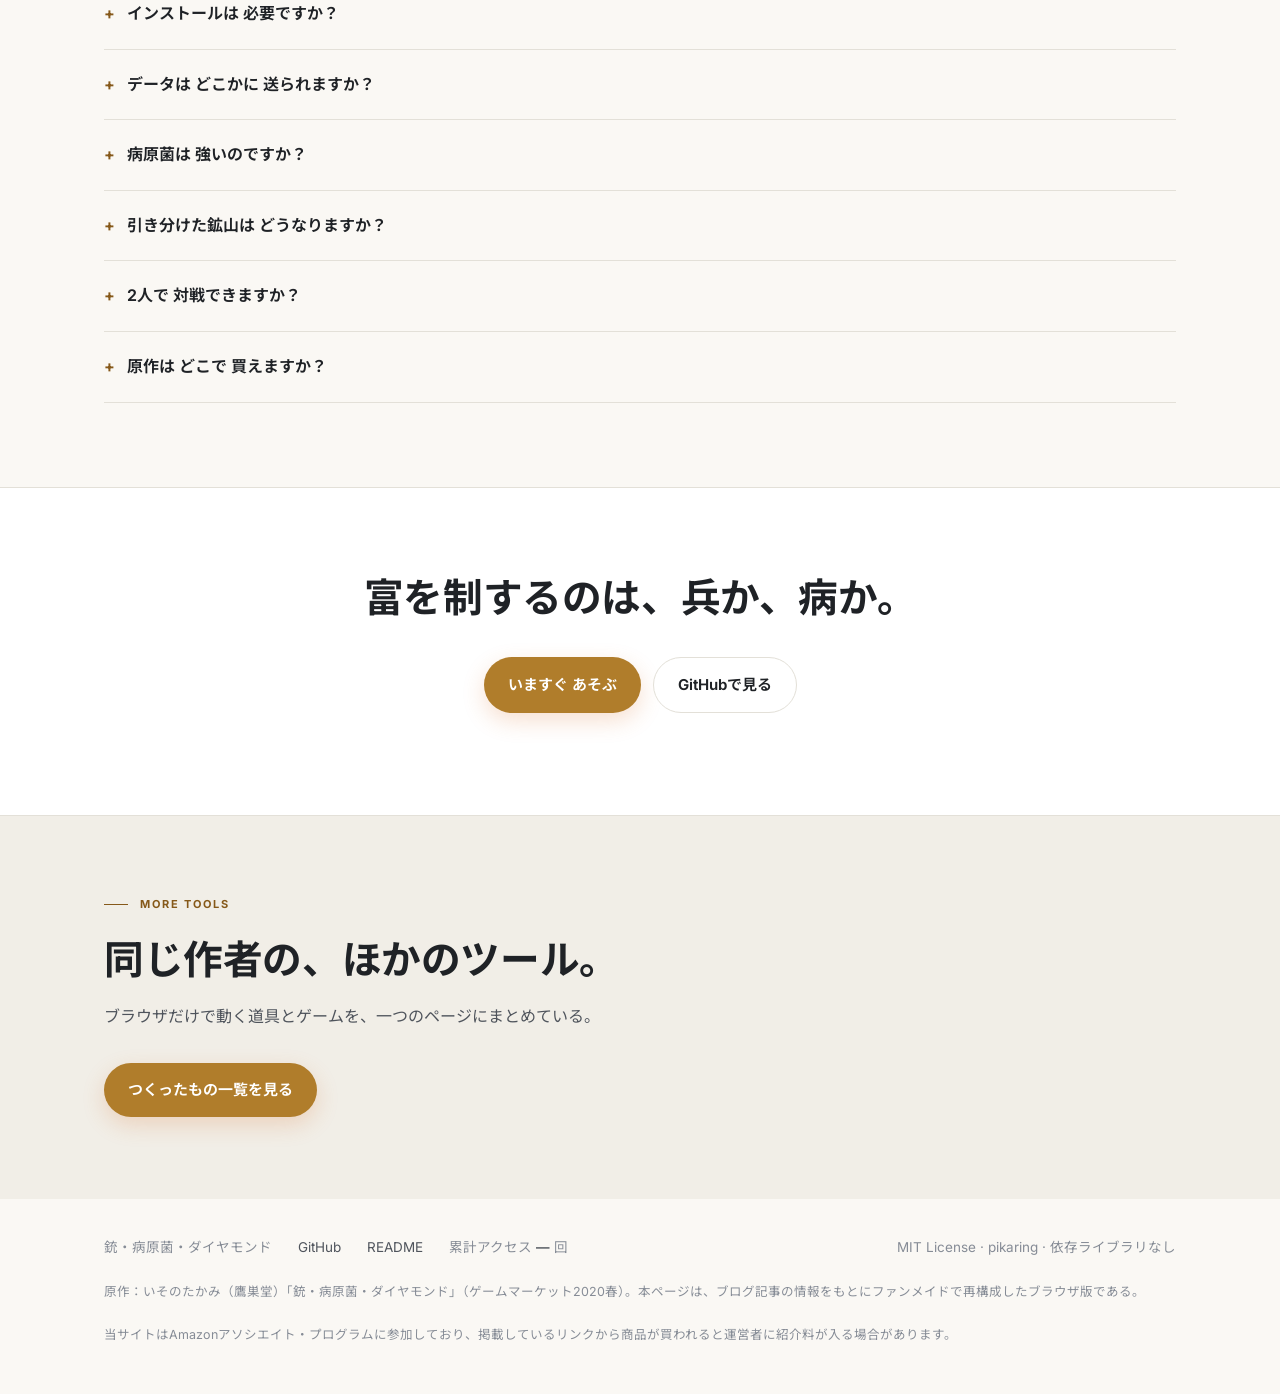
==== commit 058123fc: "紹介ページの ヒーローに タイトルロゴを 表示 Co-Authored-By: Claude Opus 5.5 <noreply@anthropic.com> Claude-Session: http" ====
--- a/index.html
+++ b/index.html
@@ -94,6 +94,7 @@
   <div class="wrap hero-grid">
     <div>
       <span class="pill"><b>無料</b> · インストール不要 · 通信なし · MIT License</span>
+      <img class="hero-logo" src="assets/logo.png" alt="銃・病原菌・ダイヤモンド GUNS, GERMS, AND DIAMOND" width="968" height="472">
       <h1>なぜ、伏せた一枚が<br>鉱山を制したのか。</h1>
       <p class="lead">産出量の異なる五つの鉱山に、同一の手札五枚から一枚ずつを伏せて置く。大隊は兵士を破り、病原菌はほとんどの札と相打ちとなり、その病原菌を偵察兵のみが制する。決着のつかなかった鉱山は次のラウンドへ積み増され、終盤に至るほど一枚の重みは増していく。</p>
       <div class="hero-actions">
--- a/assets/site.css
+++ b/assets/site.css
@@ -98,6 +98,7 @@
 .pill b { color: var(--ember-dark); }
 h1 { font-size: clamp(36px, 4.6vw, 58px); font-weight: 750; margin: 22px 0 20px; }
 .lead { font-size: 17px; max-width: 30em; }
+.hero-logo { display: block; width: min(100%, 520px); height: auto; margin: 14px 0 6px; }
 .hero-actions { display: flex; flex-wrap: wrap; gap: 12px; margin: 32px 0 18px; }
 .hero-note { font-size: 13px; color: var(--muted); }
 
